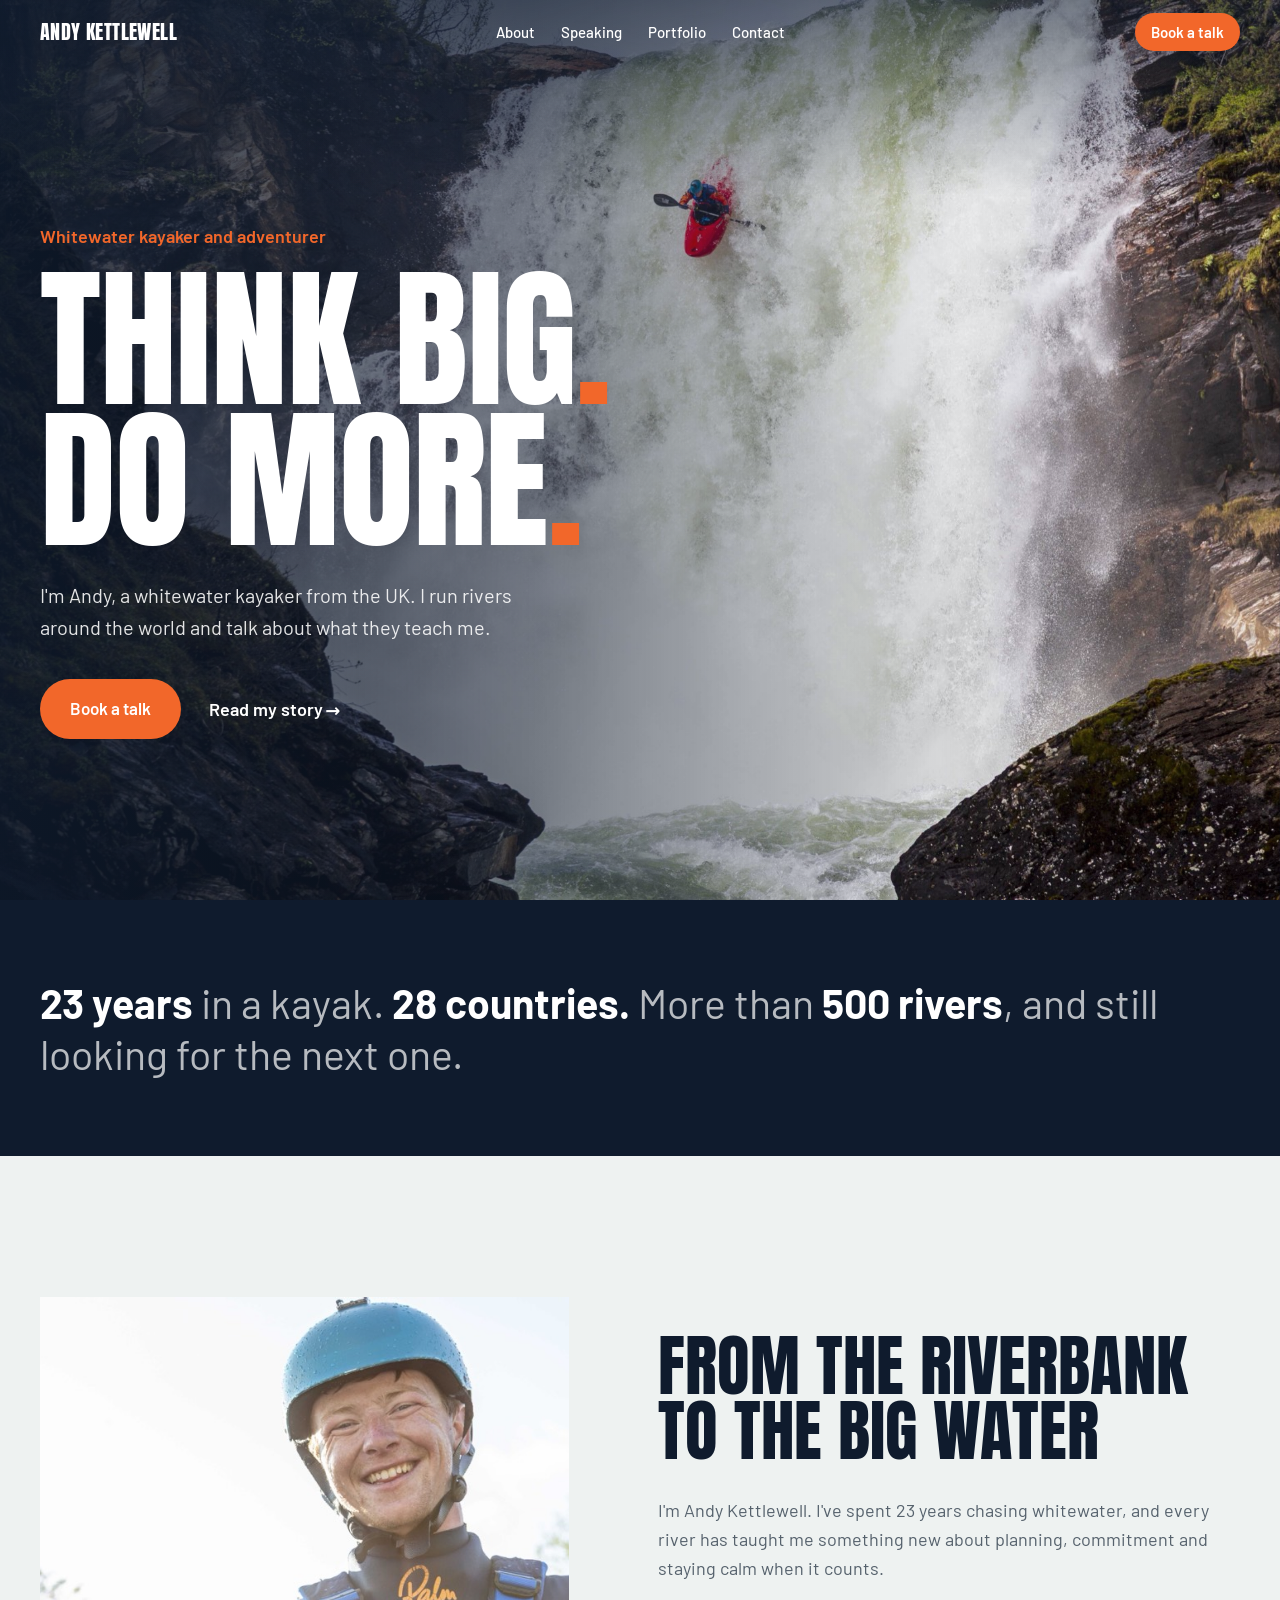
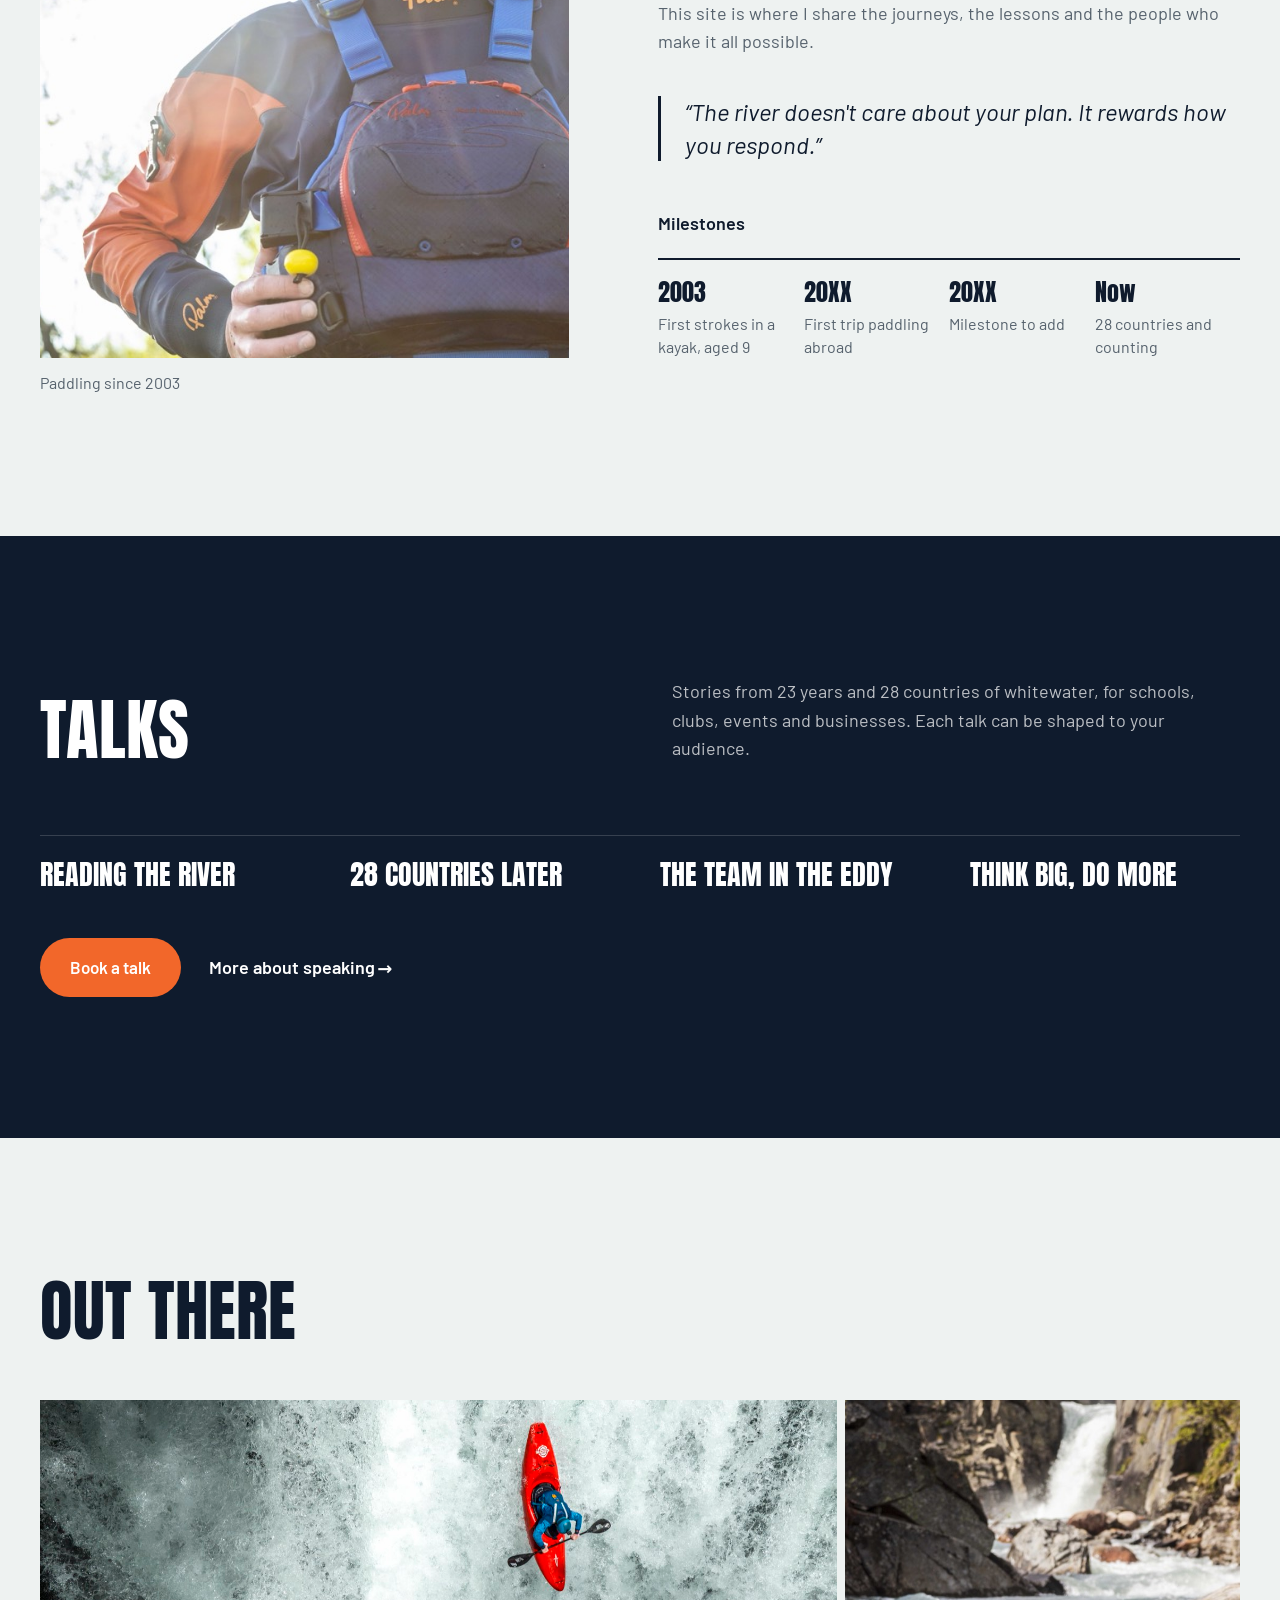
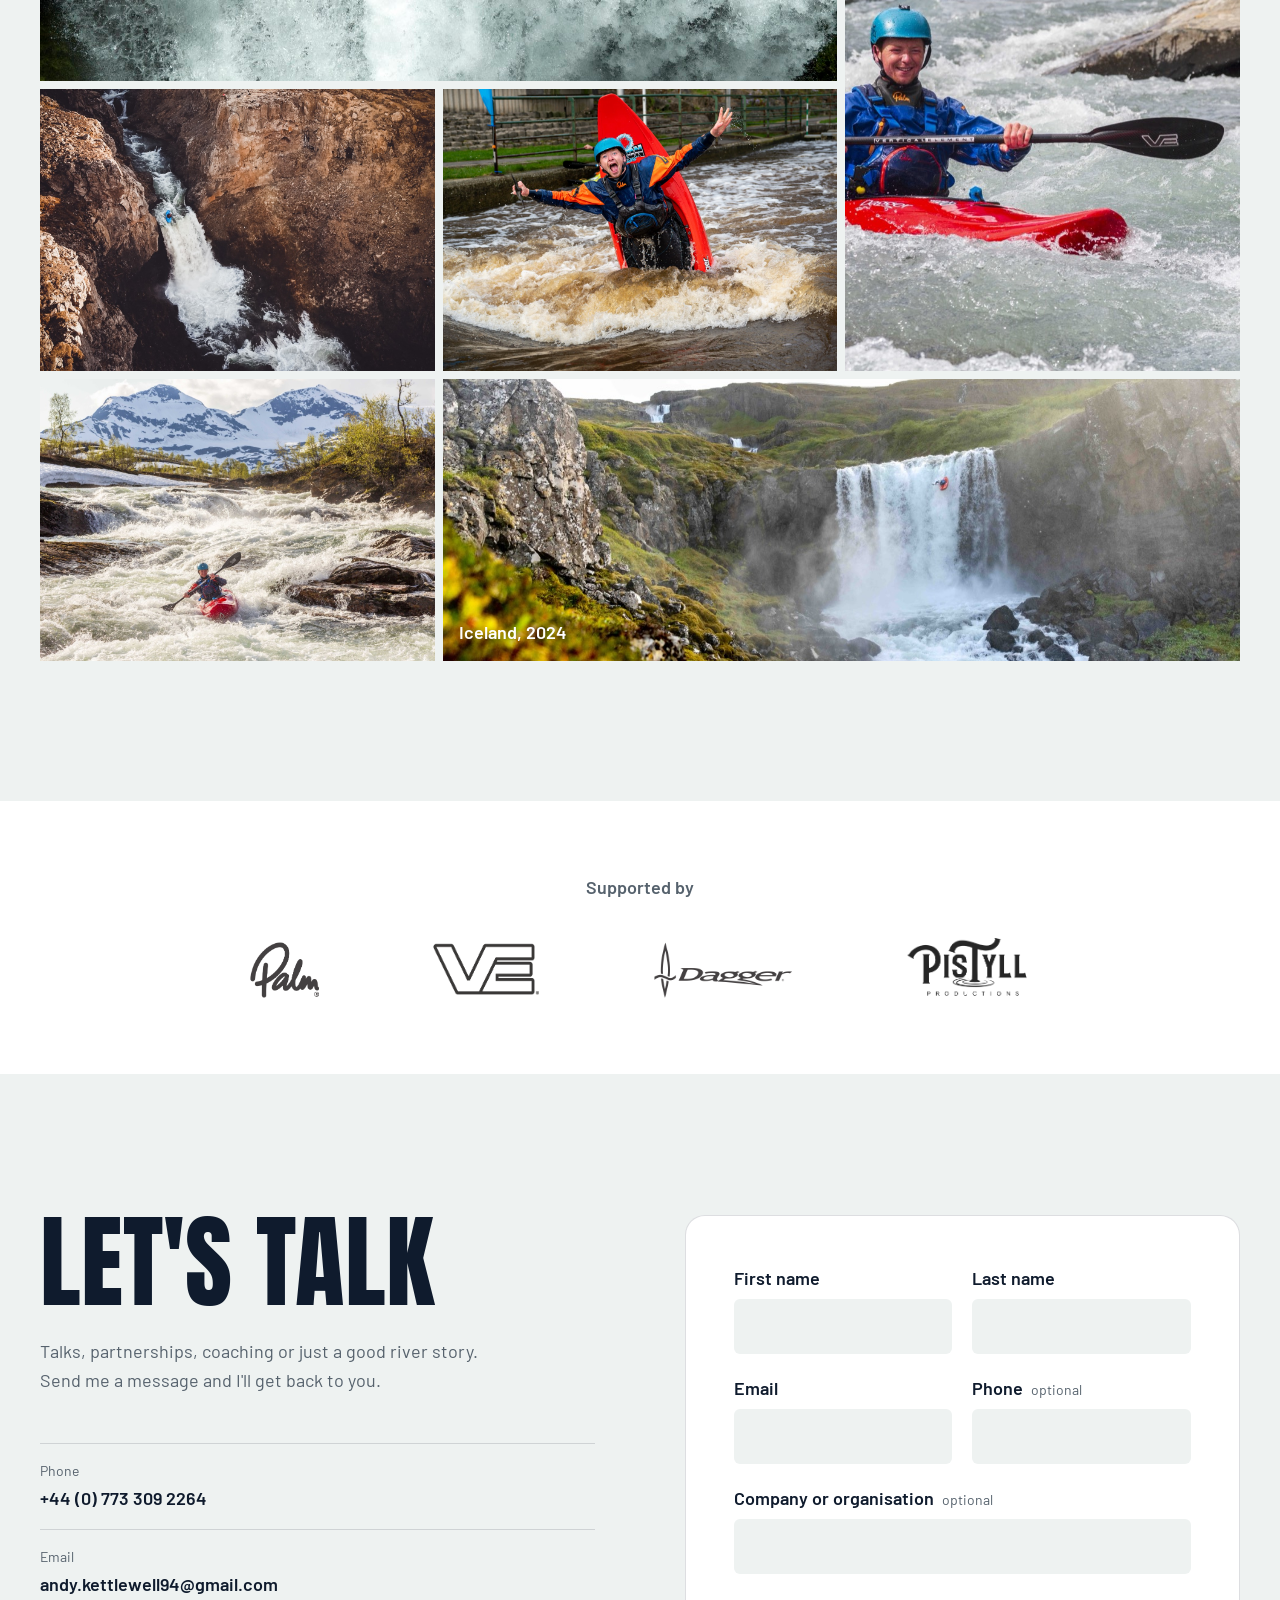
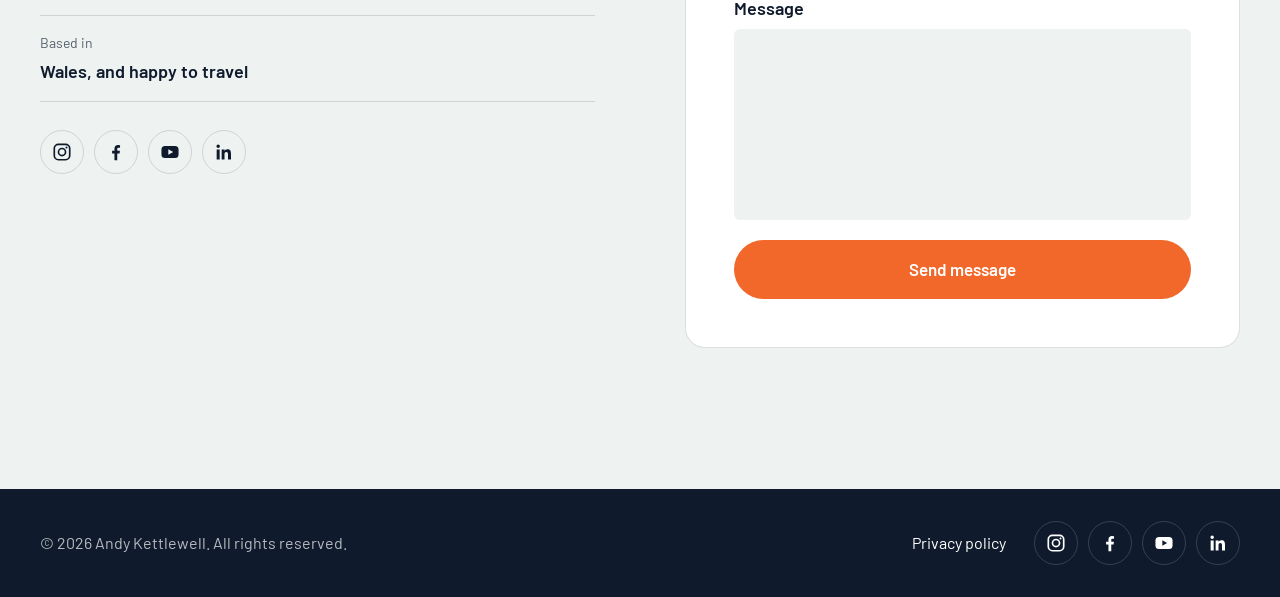
==== index.html @ d3a07648 "Header Book a talk to contact, hero Book a talk to talks Co-Authored-By: Claude Opus 5.5 <noreply@an" ====
<!DOCTYPE html>
<html lang="en-GB">
<head>
  <meta charset="UTF-8">
  <meta name="viewport" content="width=device-width, initial-scale=1.0">
  <title>Andy Kettlewell | Whitewater kayaker and speaker</title>
  <meta name="description" content="Andy Kettlewell is a UK whitewater kayaker and speaker: 23 years, 28 countries and more than 500 rivers.">
  <meta name="theme-color" content="#0f1b2d">

  <!-- Social sharing preview -->
  <meta property="og:title" content="Andy Kettlewell | Think big. Do more.">
  <meta property="og:description" content="UK whitewater kayaker and speaker. 23 years, 28 countries, more than 500 rivers.">
  <meta property="og:image" content="https://andykettlewell.co.uk/image/web/hero-waterfall.jpg">
  <meta property="og:url" content="https://andykettlewell.co.uk">
  <meta name="twitter:card" content="summary_large_image">

  <link rel="preconnect" href="https://fonts.googleapis.com">
  <link rel="preconnect" href="https://fonts.gstatic.com" crossorigin>
  <link href="https://fonts.googleapis.com/css2?family=Anton&family=Barlow:ital,wght@0,400;0,500;0,600;0,700;1,400&display=swap" rel="stylesheet">
  <link rel="stylesheet" href="style.css">
  <script src="scripts.js" defer></script>
</head>
<body>

  <!-- ============ HEADER ============ -->
  <header class="site-header">
    <div class="container header-inner">
      <a href="#home" class="logo" aria-label="Andy Kettlewell, home">Andy Kettlewell</a>

      <nav class="nav" id="nav" aria-label="Main">
        <a href="about.html">About</a>
        <a href="speaking.html">Speaking</a>
        <a href="portfolio.html">Portfolio</a>
        <a href="#contact">Contact</a>
        <a href="#contact" class="btn btn-accent btn-sm nav-cta">Book a talk</a>
      </nav>

      <a href="#contact" class="btn btn-accent btn-sm header-cta">Book a talk</a>

      <button class="menu-toggle" aria-label="Open menu" aria-expanded="false" aria-controls="nav">
        <span></span><span></span>
      </button>
    </div>
  </header>

  <main>

    <!-- ============ HERO ============ -->
    <section class="hero" id="home">
      <picture class="hero-media">
        <source media="(max-width: 700px)" srcset="image/web/hero-waterfall-small.jpg">
        <img src="image/web/hero-waterfall.jpg" alt="Andy Kettlewell running a huge waterfall in a red kayak" fetchpriority="high">
      </picture>

      <div class="container hero-content">
        <p class="kicker">Whitewater kayaker and adventurer</p>
        <h1 class="display">
          Think big<span class="dot">.</span><br>
          Do more<span class="dot">.</span>
        </h1>
        <p class="hero-lead">
          I'm Andy, a whitewater kayaker from the UK. I run rivers around the
          world and talk about what they teach me.
        </p>
        <div class="hero-actions">
          <a href="#talks" class="btn btn-accent">Book a talk</a>
          <a href="about.html" class="text-link">Read my story<span aria-hidden="true">→</span></a>
        </div>
      </div>
    </section>

    <!-- ============ HIGHLIGHTS ============ -->
    <section class="highlights" aria-label="Highlights">
      <div class="container">
        <p class="highlights-line">
          <strong>23 years</strong> in a kayak. <strong>28 countries.</strong>
          More than <strong>500 rivers</strong>, and still looking for the next one.
        </p>
      </div>
    </section>

    <!-- ============ STORY ============ -->
    <section class="section story" id="story">
      <div class="container story-grid">
        <figure class="story-media">
          <img src="image/web/story-portrait.jpg" alt="Andy Kettlewell smiling on the riverbank in his paddling kit" loading="lazy">
          <figcaption>Paddling since 2003</figcaption>
        </figure>

        <div class="story-copy">
          <h2 class="display-md">From the riverbank to the big water</h2>

          <!-- EDIT: tell your story in your own words -->
          <p>
            I'm Andy Kettlewell. I've spent 23 years chasing whitewater, and every
            river has taught me something new about planning, commitment and
            staying calm when it counts.
          </p>
          <p>
            This site is where I share the journeys, the lessons and the people
            who make it all possible.
          </p>

          <!-- EDIT: placeholder quote, swap for something you'd say -->
          <blockquote class="pull-quote">
            “The river doesn't care about your plan. It rewards how you respond.”
          </blockquote>

          <!-- EDIT: 2003 is real, the 20XX milestones are placeholders -->
          <h3 class="minor-heading">Milestones</h3>
          <ol class="timeline">
            <li><span>2003</span> First strokes in a kayak, aged 9</li>
            <li><span>20XX</span> First trip paddling abroad</li>
            <li><span>20XX</span> Milestone to add</li>
            <li><span>Now</span> 28 countries and counting</li>
          </ol>
        </div>
      </div>
    </section>

    <!-- ============ TALKS ============ -->
    <section class="section talks" id="talks">
      <div class="container">
        <div class="talks-head">
          <h2 class="display-md">Talks</h2>
          <p class="section-lead">
            Stories from 23 years and 28 countries of whitewater, for schools,
            clubs, events and businesses. Each talk can be shaped to your audience.
          </p>
        </div>

        <!-- EDIT: placeholder talk titles, keep in step with speaking.html -->
        <ul class="talk-preview">
          <li>Reading the river</li>
          <li>28 countries later</li>
          <li>The team in the eddy</li>
          <li>Think big, do more</li>
        </ul>

        <div class="talks-actions">
          <a href="#contact" class="btn btn-accent">Book a talk</a>
          <a href="speaking.html" class="text-link">More about speaking<span aria-hidden="true">→</span></a>
        </div>
      </div>
    </section>

    <!-- ============ GALLERY ============ -->
    <section class="section gallery" id="gallery">
      <div class="container">
        <h2 class="display-md gallery-title">Out there</h2>

        <div class="gallery-grid">
          <figure class="g-item g-wide">
            <img src="image/web/gallery-aerial-drop.jpg" alt="Aerial view of Andy dropping a waterfall in a red kayak" loading="lazy">
          </figure>
          <figure class="g-item g-tall">
            <img src="image/web/gallery-paddling.jpg" alt="Andy paddling whitewater below a waterfall" loading="lazy">
          </figure>
          <figure class="g-item">
            <img src="image/web/gallery-gorge-drone.jpg" alt="Kayaker running a narrow rocky gorge" loading="lazy">
          </figure>
          <figure class="g-item">
            <img src="image/web/gallery-celebration.jpg" alt="Andy celebrating in his kayak on a whitewater course" loading="lazy">
          </figure>
          <figure class="g-item">
            <img src="image/web/gallery-mountains.jpg" alt="Kayaker on a river beneath snowy mountains" loading="lazy">
          </figure>
          <figure class="g-item g-wide">
            <img src="image/web/gallery-iceland.jpg" alt="Waterfall in Iceland" loading="lazy">
            <figcaption>Iceland, 2024</figcaption>
          </figure>
        </div>
      </div>
    </section>

    <!-- ============ PARTNERS ============ -->
    <section class="partners" id="partners">
      <div class="container">
        <h2 class="minor-heading center">Supported by</h2>
        <ul class="partner-row">
          <li><a href="https://palmequipmenteurope.com" target="_blank" rel="noopener"><img src="image/logos/palm.png" alt="Palm Equipment"></a></li>
          <li><a href="https://www.vepaddles.com" target="_blank" rel="noopener"><img src="image/logos/ve.png" alt="VE Paddles"></a></li>
          <li><a href="https://www.dagger.com" target="_blank" rel="noopener"><img src="image/logos/dagger.png" alt="Dagger Kayaks"></a></li>
          <li><a href="https://www.youtube.com/@PistyllProductions" target="_blank" rel="noopener"><img src="image/logos/pistyll.png" alt="Pistyll Productions"></a></li>
        </ul>
      </div>
    </section>

    <!-- ============ CONTACT ============ -->
    <section class="section contact" id="contact">
      <div class="container contact-grid">
        <div class="contact-intro">
          <h2 class="display-lg">Let's talk</h2>
          <p>
            Talks, partnerships, coaching or just a good river story.
            Send me a message and I'll get back to you.
          </p>

          <dl class="contact-list">
            <div>
              <dt>Phone</dt>
              <dd><a href="tel:+447733092264">+44 (0) 773 309 2264</a></dd>
            </div>
            <div>
              <dt>Email</dt>
              <dd><a href="mailto:andy.kettlewell94@gmail.com">andy.kettlewell94@gmail.com</a></dd>
            </div>
            <div>
              <dt>Based in</dt>
              <dd>Wales, and happy to travel</dd>
            </div>
          </dl>

          <ul class="socials" aria-label="Social media">
            <li><a href="https://www.instagram.com/akettlewell94/" target="_blank" rel="noopener" aria-label="Instagram"><svg viewBox="0 0 24 24" aria-hidden="true"><rect x="2.75" y="2.75" width="18.5" height="18.5" rx="5" fill="none" stroke="currentColor" stroke-width="2"/><circle cx="12" cy="12" r="4.25" fill="none" stroke="currentColor" stroke-width="2"/><circle cx="17.4" cy="6.6" r="1.25" fill="currentColor"/></svg></a></li>
            <li><a href="https://www.facebook.com/AndyKettlewell1" target="_blank" rel="noopener" aria-label="Facebook"><svg viewBox="0 0 24 24" aria-hidden="true"><path fill="currentColor" d="M13.5 22v-8.2h2.8l.4-3.3h-3.2V8.4c0-.95.27-1.6 1.63-1.6h1.72V3.86A23 23 0 0 0 14.35 3.7c-2.5 0-4.2 1.52-4.2 4.32v2.48H7.3v3.3h2.85V22z"/></svg></a></li>
            <li><a href="https://www.youtube.com/@PistyllProductions" target="_blank" rel="noopener" aria-label="YouTube"><svg viewBox="0 0 24 24" aria-hidden="true"><path fill="currentColor" fill-rule="evenodd" d="M6 4.75h12A4.25 4.25 0 0 1 22.25 9v6A4.25 4.25 0 0 1 18 19.25H6A4.25 4.25 0 0 1 1.75 15V9A4.25 4.25 0 0 1 6 4.75zM10 8.6v6.8l5.8-3.4z"/></svg></a></li>
            <li><a href="https://www.linkedin.com/in/andy-kettlewell-2539121a6/" target="_blank" rel="noopener" aria-label="LinkedIn"><svg viewBox="0 0 24 24" aria-hidden="true"><path fill="currentColor" d="M3.2 9h3.6v12H3.2zM5 3a2.1 2.1 0 1 1 0 4.2A2.1 2.1 0 0 1 5 3zM9.2 9h3.45v1.65h.05c.48-.9 1.65-1.85 3.4-1.85 3.64 0 4.3 2.4 4.3 5.5V21h-3.6v-5.9c0-1.4-.03-3.2-1.95-3.2-1.95 0-2.25 1.52-2.25 3.1v6H9.2z"/></svg></a></li>
          </ul>
        </div>

        <div class="contact-panel">
          <!-- FORMSPREE: form ID mgakagqe, manage it at formspree.io -->
          <form class="contact-form" id="contact-form" action="https://formspree.io/f/mgakagqe" method="POST" novalidate>
            <input type="hidden" name="_subject" value="New message from andykettlewell.co.uk">
            <!-- spam trap: real people never see or fill this in -->
            <input type="text" name="_gotcha" class="hp" tabindex="-1" autocomplete="off" aria-hidden="true">
            <div class="field-row field-row-names">
              <label class="field">
                <span>First name</span>
                <input type="text" name="first_name" autocomplete="given-name" required>
              </label>
              <label class="field">
                <span>Last name</span>
                <input type="text" name="last_name" autocomplete="family-name" required>
              </label>
            </div>
            <div class="field-row">
              <label class="field">
                <span>Email</span>
                <input type="email" name="email" autocomplete="email" required>
              </label>
              <label class="field">
                <span>Phone <small>optional</small></span>
                <input type="tel" name="phone" autocomplete="tel">
              </label>
            </div>
            <label class="field">
              <span>Company or organisation <small>optional</small></span>
              <input type="text" name="company" autocomplete="organization">
            </label>
            <label class="field">
              <span>Message</span>
              <textarea name="message" rows="6" required></textarea>
            </label>
            <button type="submit" class="btn btn-accent btn-block" id="form-submit">Send message</button>
            <p class="form-error" id="form-error" role="alert"></p>
          </form>

          <div class="form-success" id="form-success" tabindex="-1" hidden>
            <h3>Message sent</h3>
            <p>Thanks for getting in touch. I'll reply within 48 hours.</p>
          </div>
        </div>
      </div>
    </section>

  </main>

  <!-- ============ FOOTER ============ -->
  <footer class="site-footer">
    <div class="container footer-inner">
      <p>© <span id="year">2026</span> Andy Kettlewell. All rights reserved.</p>
      <div class="footer-end">
        <ul class="footer-links">
          <li><a href="privacy.html">Privacy policy</a></li>
        </ul>
        <ul class="socials footer-socials" aria-label="Social media">
          <li><a href="https://www.instagram.com/akettlewell94/" target="_blank" rel="noopener" aria-label="Instagram"><svg viewBox="0 0 24 24" aria-hidden="true"><rect x="2.75" y="2.75" width="18.5" height="18.5" rx="5" fill="none" stroke="currentColor" stroke-width="2"/><circle cx="12" cy="12" r="4.25" fill="none" stroke="currentColor" stroke-width="2"/><circle cx="17.4" cy="6.6" r="1.25" fill="currentColor"/></svg></a></li>
          <li><a href="https://www.facebook.com/AndyKettlewell1" target="_blank" rel="noopener" aria-label="Facebook"><svg viewBox="0 0 24 24" aria-hidden="true"><path fill="currentColor" d="M13.5 22v-8.2h2.8l.4-3.3h-3.2V8.4c0-.95.27-1.6 1.63-1.6h1.72V3.86A23 23 0 0 0 14.35 3.7c-2.5 0-4.2 1.52-4.2 4.32v2.48H7.3v3.3h2.85V22z"/></svg></a></li>
          <li><a href="https://www.youtube.com/@PistyllProductions" target="_blank" rel="noopener" aria-label="YouTube"><svg viewBox="0 0 24 24" aria-hidden="true"><path fill="currentColor" fill-rule="evenodd" d="M6 4.75h12A4.25 4.25 0 0 1 22.25 9v6A4.25 4.25 0 0 1 18 19.25H6A4.25 4.25 0 0 1 1.75 15V9A4.25 4.25 0 0 1 6 4.75zM10 8.6v6.8l5.8-3.4z"/></svg></a></li>
          <li><a href="https://www.linkedin.com/in/andy-kettlewell-2539121a6/" target="_blank" rel="noopener" aria-label="LinkedIn"><svg viewBox="0 0 24 24" aria-hidden="true"><path fill="currentColor" d="M3.2 9h3.6v12H3.2zM5 3a2.1 2.1 0 1 1 0 4.2A2.1 2.1 0 0 1 5 3zM9.2 9h3.45v1.65h.05c.48-.9 1.65-1.85 3.4-1.85 3.64 0 4.3 2.4 4.3 5.5V21h-3.6v-5.9c0-1.4-.03-3.2-1.95-3.2-1.95 0-2.25 1.52-2.25 3.1v6H9.2z"/></svg></a></li>
        </ul>
      </div>
    </div>
  </footer>

</body>
</html>
---- style.css ----
/* =========================================================
   ANDY KETTLEWELL: andykettlewell.co.uk

   One loud thing: the waterfall hero and its poster headline.
   Everything after it stays calm and lets the photos work.

   Colours come from the river and the kit:
   spray-grey ground, deep-water navy, drysuit orange (used
   only for actions and the hero full stops).
   ========================================================= */

:root {
  --ink: #0f1b2d;          /* deep water */
  --ink-2: #1a2a40;
  --mist: #eef2f1;         /* spray grey, the page ground */
  --white: #ffffff;
  --orange: #f2672a;       /* drysuit orange: actions only */
  --orange-dark: #d4511a;
  --orange-text: #b8420c;  /* orange dark enough for small text on the light ground */
  --slate: #56626d;        /* secondary text */
  --rule: rgba(15, 27, 45, 0.14);
  --rule-light: rgba(255, 255, 255, 0.16);

  --font-display: 'Anton', 'Impact', 'Arial Narrow', sans-serif;
  --font-body: 'Barlow', system-ui, -apple-system, 'Segoe UI', sans-serif;

  /* Type scale (roughly a 1.333 ratio from an 18px base) */
  --step-0: 1.125rem;   /* 18px body */
  --step-1: 1.5rem;     /* 24px */
  --step-2: 2rem;       /* 32px */

  --container: 1360px;
  --gutter: clamp(16px, 4vw, 40px);
  --section-y: clamp(88px, 11vw, 150px);
  --header-h: 64px;
  --ease: cubic-bezier(0.2, 0.7, 0.2, 1);
}

/* ---------- Reset ---------- */
*, *::before, *::after { box-sizing: border-box; margin: 0; padding: 0; }

html { scroll-behavior: smooth; scroll-padding-top: var(--header-h); }

body {
  font-family: var(--font-body);
  font-size: var(--step-0);
  line-height: 1.6;
  color: var(--ink);
  background: var(--mist);
  -webkit-font-smoothing: antialiased;
}

img { display: block; max-width: 100%; }
[hidden] { display: none !important; }
a { color: inherit; text-decoration: none; }
ul, ol { list-style: none; }
button, input, select, textarea { font: inherit; color: inherit; }

:focus-visible { outline: 2px solid var(--orange); outline-offset: 3px; }

.container {
  width: 100%;
  max-width: var(--container);
  margin-inline: auto;
  padding-inline: var(--gutter);
}

/* ---------- Type ---------- */
.display, .display-md, .display-lg {
  font-family: var(--font-display);
  font-weight: 400;
  text-transform: uppercase;
  line-height: 0.92;
}
.display    { font-size: clamp(72px, 12vw, 184px); letter-spacing: -0.005em; }
.display-lg { font-size: clamp(56px, 8vw, 120px); }
.display-md { font-size: clamp(40px, 5.2vw, 72px); line-height: 0.98; }

.dot { color: var(--orange); }

/* Short line introducing each page, above its main heading */
.kicker {
  font-size: var(--step-0);
  font-weight: 600;
  line-height: 1.3;
  color: var(--orange-text);
  margin-bottom: 16px;
}
.story-copy > .kicker, .legal .kicker { color: var(--orange-text); }
.hero .kicker { color: var(--orange); margin-bottom: 20px; }

.minor-heading {
  font-size: var(--step-0);
  font-weight: 600;
  margin-bottom: 20px;
}
.minor-heading.center { text-align: center; }

.section-lead {
  margin-top: 24px;
  max-width: 34em;
}

/* ---------- Buttons & links ---------- */
.btn {
  display: inline-flex;
  align-items: center;
  justify-content: center;
  padding: 16px 30px;
  border: 0;
  border-radius: 999px;
  font-size: 1.0625rem;
  font-weight: 600;
  cursor: pointer;
  transition: background 0.2s;
}
.btn-sm { padding: 7px 16px; font-size: 0.9375rem; }
.btn-block { width: 100%; }
.btn-accent { background: var(--orange); color: var(--white); }
.btn-accent:hover { background: var(--orange-dark); }

.text-link {
  font-weight: 600;
  text-decoration: none;
  transition: color 0.2s;
}
.text-link span {
  display: inline-block;
  margin-left: 0.12em;
  transform: translateY(0.08em);
  transition: transform 0.2s;
}
.text-link:hover { color: var(--orange); }
.text-link:hover span { transform: translate(3px, 0.08em); }
@media (prefers-reduced-motion: reduce) {
  .text-link:hover span { transform: translateY(0.08em); }
}

/* ---------- Header ---------- */
.site-header {
  position: fixed;
  inset: 0 0 auto 0;
  z-index: 50;
  height: var(--header-h);
  color: var(--white);
  transition: background 0.3s, color 0.3s, box-shadow 0.3s;
}
.site-header.scrolled {
  background: rgba(238, 242, 241, 0.94);
  backdrop-filter: blur(12px);
  -webkit-backdrop-filter: blur(12px);
  box-shadow: 0 1px 0 var(--rule);
  color: var(--ink);
}
/* logo left, menu centred, "Book a talk" right */
.header-inner {
  height: 100%;
  display: grid;
  grid-template-columns: 1fr auto 1fr;
  align-items: center;
  gap: 24px;
}
.header-inner .logo { justify-self: start; }
.header-cta { justify-self: end; }
.nav .nav-cta { display: none; } /* only shown inside the phone menu */

.logo {
  font-family: var(--font-display);
  font-size: 20px;
  text-transform: uppercase;
  letter-spacing: 0.02em;
  line-height: 1;
}

.nav {
  display: flex;
  align-items: center;
  gap: 26px;
  font-size: 0.9375rem;
  font-weight: 500;
}
.nav > a:not(.btn):hover { text-decoration: underline; text-underline-offset: 6px; }

.menu-toggle {
  display: none;
  width: 44px; height: 44px;
  background: none; border: 0;
  cursor: pointer;
  position: relative;
}
.menu-toggle span {
  position: absolute;
  left: 10px; right: 10px;
  height: 2px;
  background: currentColor;
  transition: transform 0.3s var(--ease), top 0.3s var(--ease);
}
.menu-toggle span:first-child { top: 17px; }
.menu-toggle span:last-child  { top: 25px; }
.menu-open .menu-toggle span:first-child { top: 21px; transform: rotate(45deg); }
.menu-open .menu-toggle span:last-child  { top: 21px; transform: rotate(-45deg); }

/* ---------- Hero: the one orchestrated moment ---------- */
.hero {
  position: relative;
  min-height: 100vh;
  min-height: 100svh;
  display: flex;
  align-items: center;
  overflow: hidden;
  background: var(--ink);
  color: var(--white);
}
.hero-media, .hero-media img {
  position: absolute;
  inset: 0;
  width: 100%;
  height: 100%;
}
.hero-media img {
  object-fit: cover;
  object-position: 55% 35%;
  animation: hero-settle 2.4s var(--ease) both;
}
.hero::after {
  content: "";
  position: absolute;
  inset: 0;
  background:
    linear-gradient(180deg, rgba(15,27,45,0.55) 0%, rgba(15,27,45,0) 22%),
    linear-gradient(90deg, rgba(15,27,45,0.85) 0%, rgba(15,27,45,0.5) 42%, rgba(15,27,45,0.05) 75%);
  pointer-events: none;
}

.hero-content {
  position: relative;
  z-index: 2;
  padding-top: var(--header-h);
}
/* headline lines drop in like water, then the rest follows */
.hero-content > * { animation: rise 1s var(--ease) both; }
.hero-content > :nth-child(1) { animation-delay: 0.25s; }
.hero-content > :nth-child(2) { animation-delay: 0.4s; }
.hero-content > :nth-child(3) { animation-delay: 0.6s; }
.hero-content > :nth-child(4) { animation-delay: 0.75s; }

.hero-lead {
  max-width: 26em;
  margin-top: 28px;
  font-size: 1.25rem;
  color: rgba(255,255,255,0.88);
}
.hero-actions {
  display: flex;
  flex-wrap: wrap;
  align-items: center;
  gap: 28px;
  margin-top: 36px;
}

@keyframes hero-settle { from { transform: scale(1.06); } to { transform: scale(1); } }
@keyframes rise { from { opacity: 0; transform: translateY(28px); } to { opacity: 1; transform: none; } }

/* ---------- Highlights sentence ---------- */
.highlights {
  background: var(--ink);
  color: rgba(255,255,255,0.7);
  padding-block: clamp(48px, 6vw, 80px);
}
.highlights-line {
  font-size: clamp(1.5rem, 3.2vw, 2.6rem);
  line-height: 1.25;
  max-width: 28em;
}
.highlights-line strong { color: var(--white); font-weight: 700; }

/* ---------- Sections ---------- */
.section { padding-block: var(--section-y); }

/* ---------- Story ---------- */
.story-grid {
  display: grid;
  grid-template-columns: 1fr 1.1fr;
  gap: clamp(40px, 7vw, 110px);
  align-items: center;
}
.story-media img {
  width: 100%;
  aspect-ratio: 4 / 5;
  object-fit: cover;
  object-position: 68% 20%;
}
.story-media figcaption {
  margin-top: 12px;
  font-size: 1rem;
  color: var(--slate);
}
.story-copy h2 { margin-bottom: 32px; }
.story-copy > p { color: var(--slate); max-width: 34em; }
.story-copy > p + p { margin-top: 16px; }

.pull-quote {
  margin: 40px 0 48px;
  padding-left: 24px;
  border-left: 3px solid var(--ink);
  font-size: var(--step-1);
  font-style: italic;
  line-height: 1.35;
  max-width: 24em;
}

.timeline {
  display: grid;
  grid-template-columns: repeat(4, 1fr);
  border-top: 2px solid var(--ink);
}
.timeline li {
  padding: 16px 12px 0 0;
  font-size: 1rem;
  line-height: 1.4;
  color: var(--slate);
}
.timeline span {
  display: block;
  font-family: var(--font-display);
  font-size: var(--step-1);
  color: var(--ink);
  margin-bottom: 4px;
}

/* ---------- Talks ---------- */
.talks { background: var(--ink); color: var(--white); }
.talks-head {
  display: grid;
  grid-template-columns: 1fr 1fr;
  gap: 24px 64px;
  align-items: end;
  margin-bottom: clamp(48px, 6vw, 72px);
}
.talks-head .section-lead { margin-top: 0; color: rgba(255,255,255,0.72); }

.talk-list { border-top: 1px solid var(--rule-light); margin-bottom: 48px; }
.talk-list li {
  display: grid;
  grid-template-columns: 1fr 1fr;
  gap: 8px 64px;
  align-items: baseline;
  padding-block: 28px;
  border-bottom: 1px solid var(--rule-light);
}
.talk-list h3 {
  font-family: var(--font-display);
  font-weight: 400;
  font-size: clamp(1.75rem, 3vw, 2.5rem);
  line-height: 1.05;
  text-transform: uppercase;
}
.talk-list p { color: rgba(255,255,255,0.72); max-width: 30em; }

/* Home page preview of the talks */
.talk-preview {
  display: grid;
  grid-template-columns: repeat(4, 1fr);
  column-gap: 40px;
  border-top: 1px solid var(--rule-light);
  margin-bottom: 48px;
}
.talk-preview li {
  padding-top: 24px;
  font-family: var(--font-display);
  font-size: clamp(1.5rem, 2.2vw, 1.875rem);
  line-height: 1.05;
  text-transform: uppercase;
}
.talks-actions {
  display: flex;
  flex-wrap: wrap;
  align-items: center;
  gap: 28px;
}

/* ---------- Gallery ---------- */
.gallery-title { margin-bottom: clamp(36px, 5vw, 56px); }
.gallery-grid {
  display: grid;
  grid-template-columns: repeat(3, 1fr);
  grid-auto-rows: clamp(200px, 22vw, 300px);
  gap: 8px;
}
.g-item { position: relative; overflow: hidden; background: var(--ink-2); }
.g-wide { grid-column: span 2; }
.g-tall { grid-row: span 2; }
.g-item img { width: 100%; height: 100%; object-fit: cover; }
.g-item figcaption {
  position: absolute;
  left: 16px; bottom: 14px;
  color: var(--white);
  font-weight: 600;
  text-shadow: 0 1px 8px rgba(0,0,0,0.6);
}

/* ---------- Partners ---------- */
.partners {
  padding-block: 72px;
  background: var(--white);
}
.partners .minor-heading { margin-bottom: 36px; color: var(--slate); }
.partner-row {
  display: flex;
  flex-wrap: wrap;
  justify-content: center;
  align-items: center;
  gap: 24px clamp(40px, 8vw, 110px);
}
.partner-row img { height: clamp(44px, 5vw, 64px); width: auto; opacity: 0.85; transition: opacity 0.2s; }
.partner-row a:hover img { opacity: 1; }
.partner-row a { display: block; }

/* ---------- Contact ---------- */
.contact-grid {
  display: grid;
  grid-template-columns: 1fr 1fr;
  gap: clamp(48px, 7vw, 110px);
  align-items: start;
}
.contact-intro > p {
  margin-top: 28px;
  color: var(--slate);
  max-width: 26em;
}
.contact-list { margin-top: 48px; border-top: 1px solid var(--rule); }
.contact-list > div {
  padding: 16px 0;
  border-bottom: 1px solid var(--rule);
}
/* small label on its own line above each detail */
.contact-list dt {
  font-size: 0.875rem;
  color: var(--slate);
  margin-bottom: 2px;
}
.contact-list dd { font-size: 1.125rem; font-weight: 600; }
.contact-list a { overflow-wrap: anywhere; }
.contact-list a:hover { color: var(--orange); }

.socials {
  display: flex;
  flex-wrap: wrap;
  gap: 10px;
  margin-top: 28px;
}
.socials a {
  display: inline-grid;
  place-items: center;
  width: 44px;
  height: 44px;
  border: 1px solid var(--rule);
  border-radius: 50%;
  transition: border-color 0.2s, color 0.2s;
}
.socials svg { width: 20px; height: 20px; }
.socials a:hover { border-color: var(--ink); color: var(--orange); }

.contact-form {
  background: var(--white);
  border: 1px solid var(--rule);
  border-radius: 20px;
  padding: clamp(28px, 4vw, 48px);
  display: grid;
  gap: 20px;
}
.field-row { display: grid; grid-template-columns: 1fr 1fr; gap: 20px; }
.field { display: grid; gap: 6px; }
.field > span { font-weight: 600; }
.field input, .field textarea {
  width: 100%;
  padding: 13px 14px;
  background: var(--mist);
  border: 1px solid transparent;
  border-radius: 6px;
  font-size: 1.0625rem;
}
.field textarea { resize: none; min-height: 160px; }
.field input:focus, .field textarea:focus {
  outline: none;
  background: var(--white);
  border-color: var(--ink);
}
.field.invalid input, .field.invalid textarea { border-color: #c0392b; }
.field small { font-size: 0.875rem; font-weight: 400; color: var(--slate); margin-left: 4px; }
.form-error { font-size: 1rem; color: #b42318; }
.form-error:empty { display: none; }
.hp { position: absolute; left: -9999px; width: 1px; height: 1px; opacity: 0; }
.btn:disabled { opacity: 0.7; cursor: wait; }

.form-success {
  background: var(--white);
  border: 1px solid var(--rule);
  border-radius: 20px;
  padding: clamp(28px, 4vw, 48px);
}
.form-success:focus { outline: none; }
.form-success h3 {
  font-family: var(--font-display);
  font-weight: 400;
  font-size: var(--step-2);
  text-transform: uppercase;
  line-height: 1;
  margin-bottom: 12px;
}
.form-success p { color: var(--slate); }

/* ---------- Footer ---------- */
.site-footer {
  background: var(--ink);
  color: rgba(255,255,255,0.7);
  padding-block: 32px;
  font-size: 1rem;
}
.footer-inner {
  display: flex;
  flex-wrap: wrap;
  align-items: center;
  justify-content: space-between;
  gap: 16px 32px;
}
.footer-links { display: flex; gap: 28px; }
.footer-links a { color: var(--white); transition: color 0.2s; }
.footer-links a:hover { color: var(--orange); text-decoration: underline; text-underline-offset: 5px; }
.footer-end { display: flex; flex-wrap: wrap; align-items: center; gap: 16px 28px; }
.footer-socials { margin-top: 0; }
.footer-socials a { color: var(--white); border-color: var(--rule-light); }
.footer-socials a:hover { border-color: var(--white); color: var(--orange); }

/* ---------- Privacy policy page ---------- */
.legal { padding-top: calc(var(--header-h) + clamp(48px, 7vw, 96px)); padding-bottom: var(--section-y); }
.legal-inner { max-width: 44rem; }
.legal h1 { margin-bottom: 16px; }
.legal .updated { color: var(--slate); margin-bottom: 48px; }
.legal h2 {
  font-size: var(--step-1);
  font-weight: 700;
  line-height: 1.25;
  margin: 48px 0 12px;
}
.legal p, .legal li { color: var(--ink-2); }
.legal p + p { margin-top: 14px; }
.legal ul { list-style: disc; padding-left: 1.25em; margin-top: 12px; }
.legal ul + p { margin-top: 16px; }
.legal li + li { margin-top: 8px; }
.legal a { text-decoration: underline; text-underline-offset: 4px; }
.legal a:hover { color: var(--orange); }

/* ---------- About page ---------- */
.about-intro { padding-top: calc(var(--header-h) + clamp(48px, 7vw, 96px)); }
.about-intro h1 { margin-bottom: 28px; }
.about-lead { font-size: var(--step-1); line-height: 1.4; color: var(--ink-2); max-width: 24em; }
.about-intro .story-media img { aspect-ratio: 4 / 5; }

.about-story { padding-top: var(--section-y); }
.about-body { max-width: 40rem; }
.about-body h2 {
  font-size: var(--step-2);
  font-weight: 700;
  line-height: 1.2;
  margin: 56px 0 14px;
}
.about-body h2:first-child { margin-top: 0; }
.about-body p { color: var(--ink-2); }
.about-body p + p { margin-top: 16px; }

.about-milestones { padding-top: var(--section-y); }
.about-milestones h2 { margin-bottom: 32px; }
.about-timeline { grid-template-columns: repeat(5, 1fr); }

.about-cta { padding-block: var(--section-y); }
.about-cta h2 { max-width: 14em; margin-bottom: 20px; }
.about-cta p { color: var(--slate); max-width: 34em; margin-bottom: 32px; }

/* ---------- Speaking page ---------- */
.speaking-intro-btn { margin-top: 36px; }
.about-intro .story-media img[src*="celebration"] { object-position: 50% 50%; }
.speaking-talks { margin-top: var(--section-y); }
.speaking-talks .talk-list { margin-bottom: 0; }
.speaking-talks-title { margin-bottom: clamp(36px, 5vw, 56px); }

.speaking-audiences h2 { margin-bottom: clamp(36px, 5vw, 56px); }
.audience-list {
  display: grid;
  grid-template-columns: repeat(4, 1fr);
  gap: 32px;
  border-top: 2px solid var(--ink);
}
.audience-list li { padding-top: 20px; }
.audience-list h3 { font-size: var(--step-1); font-weight: 700; margin-bottom: 8px; }
.audience-list p { color: var(--slate); }

/* ---------- Portfolio page ---------- */
.portfolio-intro { padding-top: calc(var(--header-h) + clamp(48px, 7vw, 96px)); }
.portfolio-intro h1 { margin-bottom: 28px; }
.portfolio-section { padding-top: var(--section-y); }
.portfolio-heading { margin-bottom: clamp(36px, 5vw, 56px); }

.work-grid {
  display: grid;
  grid-template-columns: 1fr 1fr;
  gap: clamp(40px, 5vw, 64px) clamp(24px, 3vw, 40px);
}
.work img {
  width: 100%;
  aspect-ratio: 3 / 2;
  object-fit: cover;
  background: var(--ink-2);
}
.work-text { padding-top: 18px; max-width: 34em; }
.work-meta { font-size: 1rem; color: var(--slate); margin-bottom: 4px; }
.work h3 {
  font-family: var(--font-display);
  font-weight: 400;
  font-size: clamp(1.75rem, 3vw, 2.5rem);
  line-height: 1.05;
  text-transform: uppercase;
  margin-bottom: 8px;
}
.work-text > p:last-child { color: var(--ink-2); }

.work-feature {
  grid-column: 1 / -1;
  display: grid;
  grid-template-columns: 1.6fr 1fr;
  gap: clamp(24px, 4vw, 56px);
  align-items: end;
}
.work-feature img { aspect-ratio: 16 / 9; }
.work-feature .work-text { padding-top: 0; }

.portfolio-projects { margin-top: var(--section-y); }
.portfolio-projects .talk-list { margin-bottom: 0; }
.project-link { display: inline-block; margin-top: 12px; color: var(--white); }

/* =========================================================
   Responsive
   ========================================================= */
@media (max-width: 860px) {
  .header-inner { display: flex; justify-content: space-between; }
  .header-cta { display: none; }
  .nav .nav-cta { display: inline-flex; }
  .menu-toggle { display: block; z-index: 2; }

  .nav {
    position: fixed;
    inset: 0;
    flex-direction: column;
    justify-content: center;
    gap: 24px;
    background: var(--ink);
    color: var(--white);
    font-family: var(--font-display);
    font-size: 40px;
    font-weight: 400;
    text-transform: uppercase;
    opacity: 0;
    visibility: hidden;
    transition: opacity 0.3s, visibility 0.3s;
  }
  .nav .nav-cta { font-family: var(--font-body); text-transform: none; margin-top: 16px; }
  .menu-open .nav { opacity: 1; visibility: visible; }
  .menu-open .menu-toggle,
  .menu-open .logo { color: var(--white); position: relative; z-index: 2; }
  .menu-open .site-header {
    background: transparent;
    box-shadow: none;
    backdrop-filter: none;
    -webkit-backdrop-filter: none;
  }

  .story-grid, .contact-grid, .talks-head { grid-template-columns: 1fr; }
  .talk-list li { grid-template-columns: 1fr; }
  .story-media { max-width: 520px; }
}

@media (max-width: 700px) {
  body { font-size: 1.0625rem; }

  /* On phones the photo sits at the top and the text on a dark fade below */
  .hero { align-items: flex-end; }
  .hero-media img { object-position: 52% 0%; height: 75%; }
  .hero::after {
    background:
      linear-gradient(180deg, rgba(15,27,45,0.5) 0%, rgba(15,27,45,0) 18%),
      linear-gradient(180deg, rgba(15,27,45,0) 35%, rgba(15,27,45,0.85) 58%, var(--ink) 75%);
  }
  .hero-content { padding-bottom: 56px; }
  .hero-lead { margin-top: 20px; font-size: 1.125rem; }
  .hero-actions { margin-top: 28px; gap: 22px; }

  .timeline { grid-template-columns: 1fr 1fr; row-gap: 28px; }
  .audience-list { grid-template-columns: 1fr 1fr; }
  .talk-preview { grid-template-columns: 1fr 1fr; column-gap: 20px; row-gap: 8px; }
  .work-grid, .work-feature { grid-template-columns: 1fr; }
  .work-feature .work-text { padding-top: 18px; }
  .gallery-grid { grid-template-columns: 1fr 1fr; grid-auto-rows: 160px; gap: 6px; }
  .g-tall { grid-row: span 1; }
  .field-row { grid-template-columns: 1fr; }
  .field-row-names { grid-template-columns: 1fr 1fr; gap: 12px; }
  .partner-row { display: grid; grid-template-columns: 1fr 1fr; gap: 32px 24px; justify-items: center; }
  .partner-row img { height: 44px; }
}

@media (prefers-reduced-motion: reduce) {
  *, *::before, *::after { animation: none !important; transition: none !important; }
  html { scroll-behavior: auto; }
}
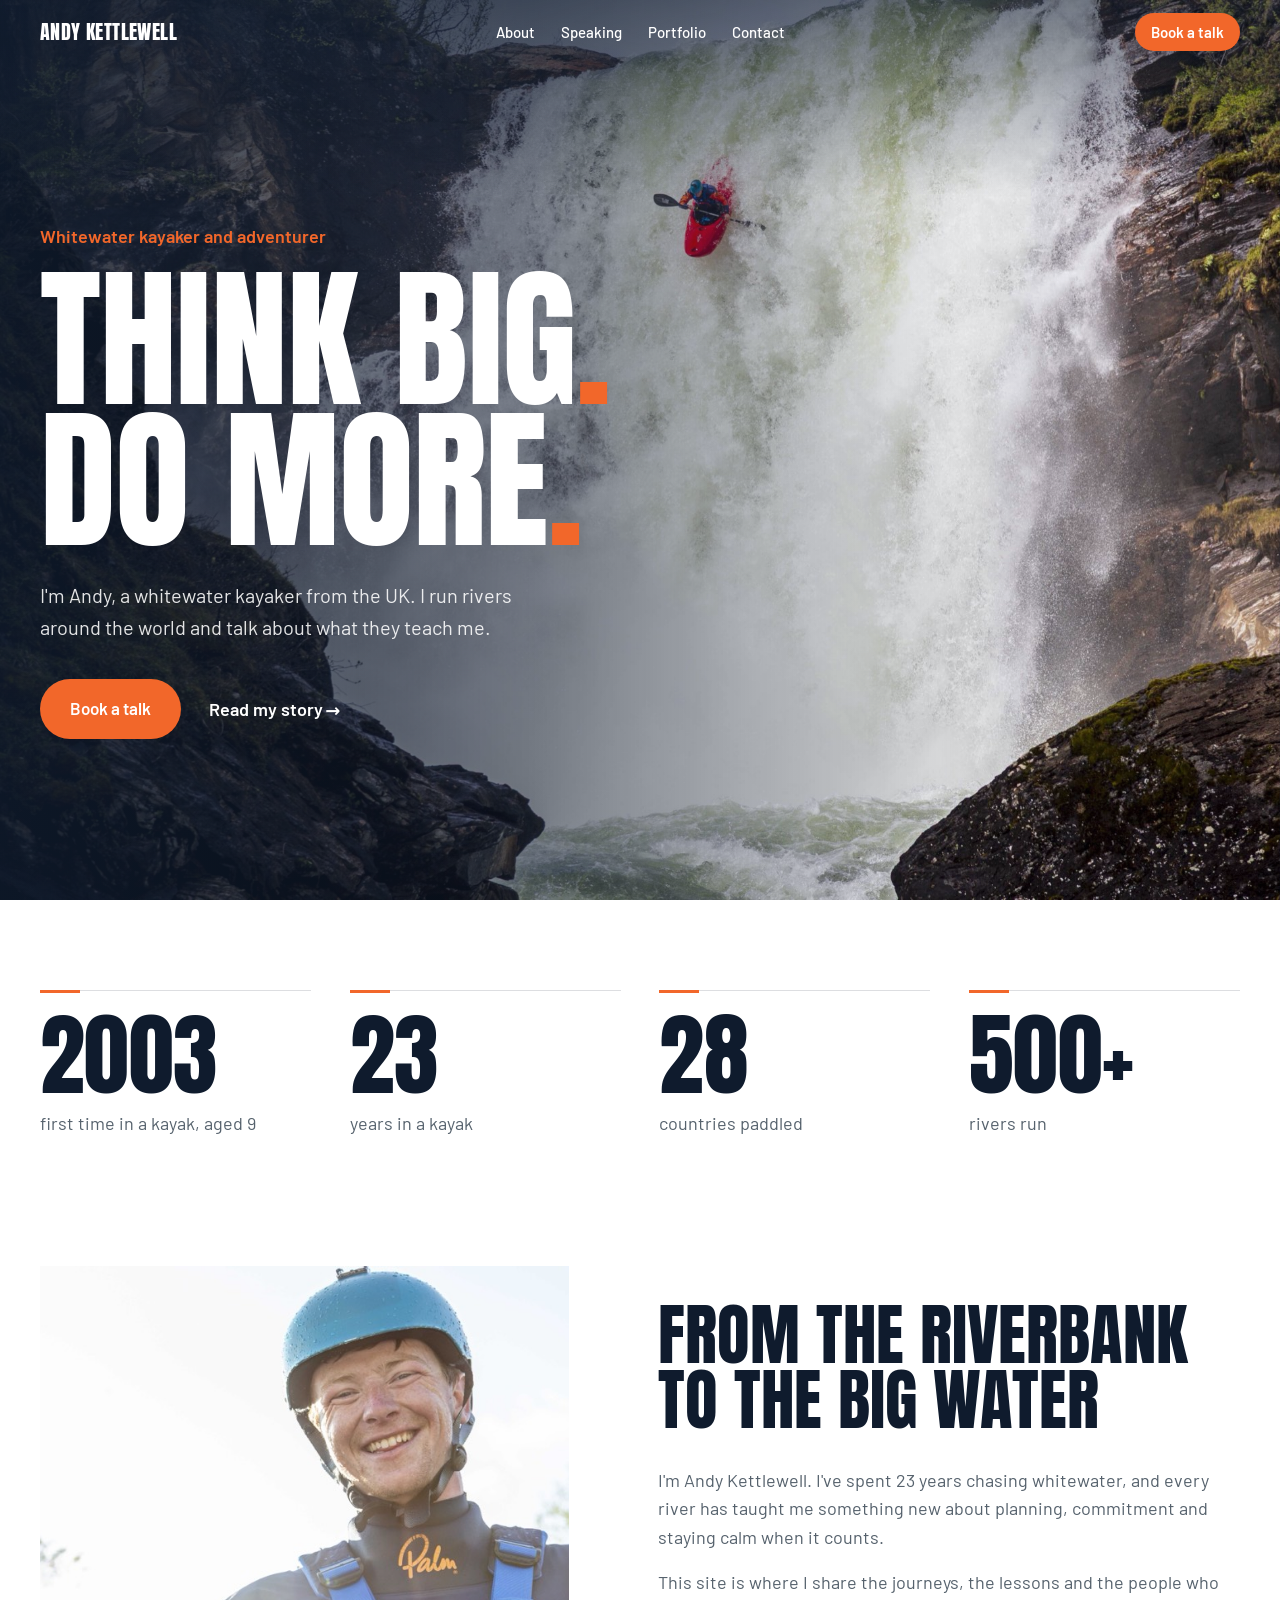
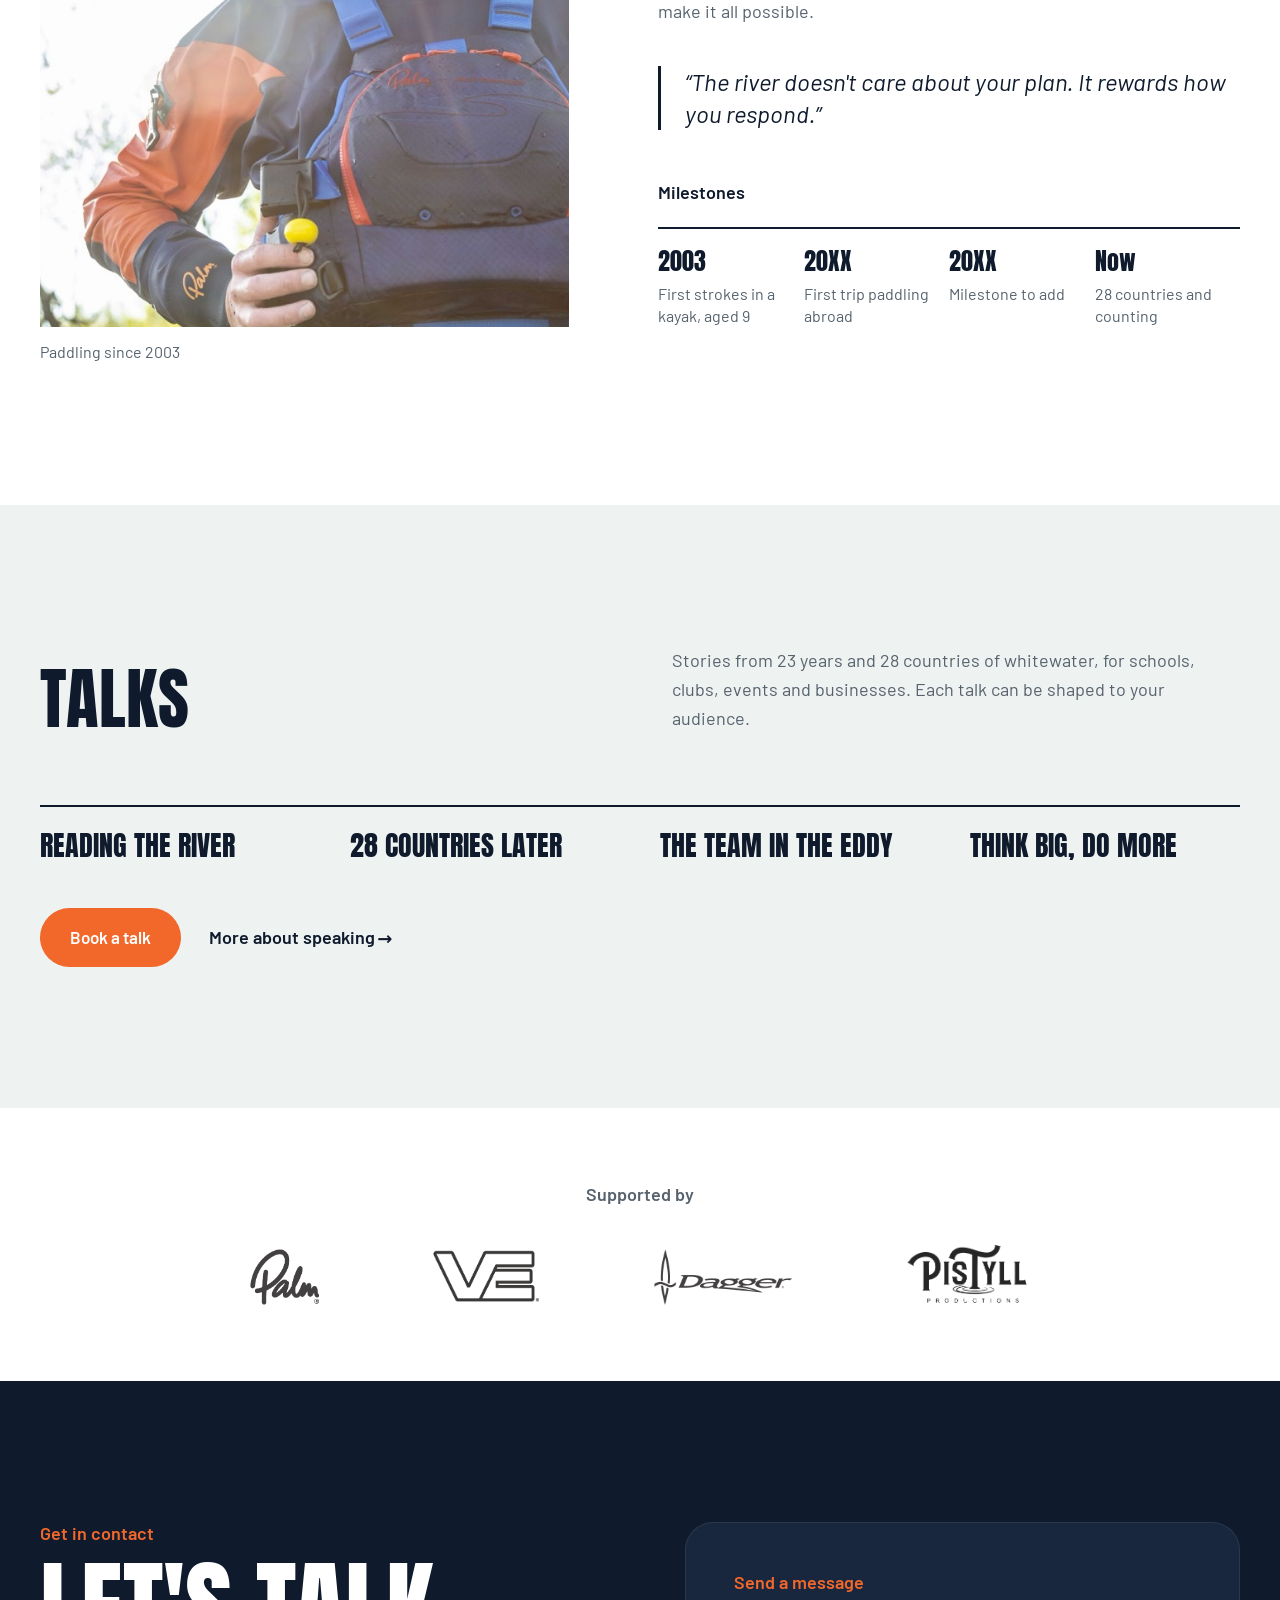
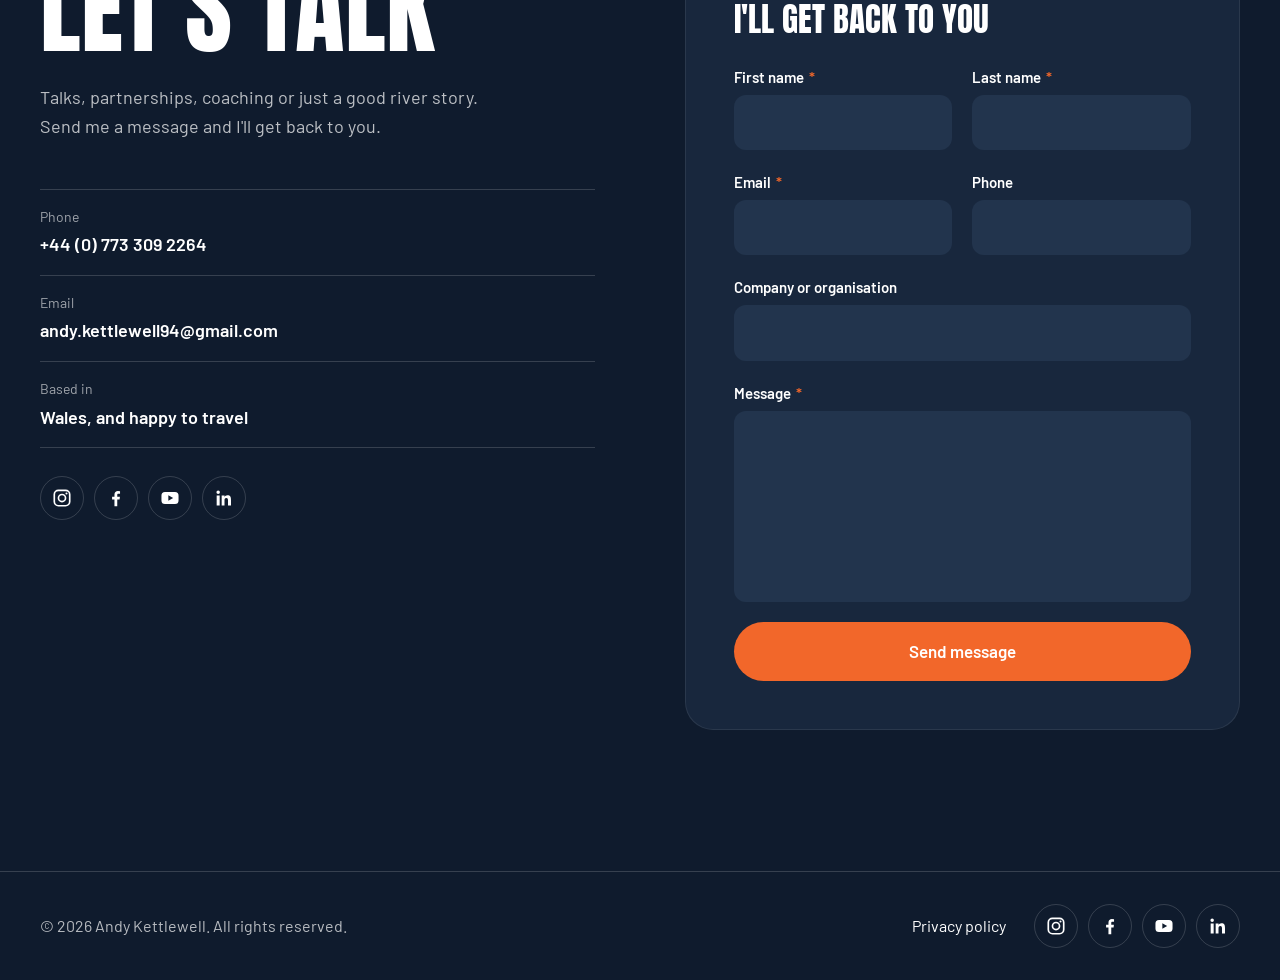
==== commit 94c5fbef: "Home page restyle: four-stat band, section colours, dark contact with navy form card - Highlights be" ====
--- a/index.html
+++ b/index.html
@@ -72,10 +72,12 @@
     <!-- ============ HIGHLIGHTS ============ -->
     <section class="highlights" aria-label="Highlights">
       <div class="container">
-        <p class="highlights-line">
-          <strong>23 years</strong> in a kayak. <strong>28 countries.</strong>
-          More than <strong>500 rivers</strong>, and still looking for the next one.
-        </p>
+        <ul class="stats">
+          <li><strong>2003</strong> <span>first time in a kayak, aged 9</span></li>
+          <li><strong>23</strong> <span>years in a kayak</span></li>
+          <li><strong>28</strong> <span>countries paddled</span></li>
+          <li><strong>500+</strong> <span>rivers run</span></li>
+        </ul>
       </div>
     </section>
 
@@ -140,35 +142,6 @@
         <div class="talks-actions">
           <a href="#contact" class="btn btn-accent">Book a talk</a>
           <a href="speaking.html" class="text-link">More about speaking<span aria-hidden="true">→</span></a>
-        </div>
-      </div>
-    </section>
-
-    <!-- ============ GALLERY ============ -->
-    <section class="section gallery" id="gallery">
-      <div class="container">
-        <h2 class="display-md gallery-title">Out there</h2>
-
-        <div class="gallery-grid">
-          <figure class="g-item g-wide">
-            <img src="image/web/gallery-aerial-drop.jpg" alt="Aerial view of Andy dropping a waterfall in a red kayak" loading="lazy">
-          </figure>
-          <figure class="g-item g-tall">
-            <img src="image/web/gallery-paddling.jpg" alt="Andy paddling whitewater below a waterfall" loading="lazy">
-          </figure>
-          <figure class="g-item">
-            <img src="image/web/gallery-gorge-drone.jpg" alt="Kayaker running a narrow rocky gorge" loading="lazy">
-          </figure>
-          <figure class="g-item">
-            <img src="image/web/gallery-celebration.jpg" alt="Andy celebrating in his kayak on a whitewater course" loading="lazy">
-          </figure>
-          <figure class="g-item">
-            <img src="image/web/gallery-mountains.jpg" alt="Kayaker on a river beneath snowy mountains" loading="lazy">
-          </figure>
-          <figure class="g-item g-wide">
-            <img src="image/web/gallery-iceland.jpg" alt="Waterfall in Iceland" loading="lazy">
-            <figcaption>Iceland, 2024</figcaption>
-          </figure>
         </div>
       </div>
     </section>
@@ -190,9 +163,10 @@
     <section class="section contact" id="contact">
       <div class="container contact-grid">
         <div class="contact-intro">
+          <p class="kicker">Get in contact</p>
           <h2 class="display-lg">Let's talk</h2>
           <p>
-            Talks, partnerships, coaching or just a good river story.
+            Talks, partnerships, coaching or just a good river story.<br>
             Send me a message and I'll get back to you.
           </p>
 
@@ -225,32 +199,36 @@
             <input type="hidden" name="_subject" value="New message from andykettlewell.co.uk">
             <!-- spam trap: real people never see or fill this in -->
             <input type="text" name="_gotcha" class="hp" tabindex="-1" autocomplete="off" aria-hidden="true">
+            <div class="form-head">
+              <p class="kicker">Send a message</p>
+              <h3>I'll get back to you</h3>
+            </div>
             <div class="field-row field-row-names">
               <label class="field">
-                <span>First name</span>
+                <span>First name <span class="req" aria-hidden="true">*</span></span>
                 <input type="text" name="first_name" autocomplete="given-name" required>
               </label>
               <label class="field">
-                <span>Last name</span>
+                <span>Last name <span class="req" aria-hidden="true">*</span></span>
                 <input type="text" name="last_name" autocomplete="family-name" required>
               </label>
             </div>
             <div class="field-row">
               <label class="field">
-                <span>Email</span>
+                <span>Email <span class="req" aria-hidden="true">*</span></span>
                 <input type="email" name="email" autocomplete="email" required>
               </label>
               <label class="field">
-                <span>Phone <small>optional</small></span>
+                <span>Phone</span>
                 <input type="tel" name="phone" autocomplete="tel">
               </label>
             </div>
             <label class="field">
-              <span>Company or organisation <small>optional</small></span>
+              <span>Company or organisation</span>
               <input type="text" name="company" autocomplete="organization">
             </label>
             <label class="field">
-              <span>Message</span>
+              <span>Message <span class="req" aria-hidden="true">*</span></span>
               <textarea name="message" rows="6" required></textarea>
             </label>
             <button type="submit" class="btn btn-accent btn-block" id="form-submit">Send message</button>
--- a/style.css
+++ b/style.css
@@ -88,6 +88,7 @@
 }
 .story-copy > .kicker, .legal .kicker { color: var(--orange-text); }
 .hero .kicker { color: var(--orange); margin-bottom: 20px; }
+.contact .contact-intro > .kicker { color: var(--orange); margin-top: 0; }
 
 .minor-heading {
   font-size: var(--step-0);
@@ -261,18 +262,46 @@
 @keyframes hero-settle { from { transform: scale(1.06); } to { transform: scale(1); } }
 @keyframes rise { from { opacity: 0; transform: translateY(28px); } to { opacity: 1; transform: none; } }
 
-/* ---------- Highlights sentence ---------- */
+/* ---------- Highlights: four key numbers ---------- */
 .highlights {
-  background: var(--ink);
-  color: rgba(255,255,255,0.7);
-  padding-block: clamp(48px, 6vw, 80px);
-}
-.highlights-line {
-  font-size: clamp(1.5rem, 3.2vw, 2.6rem);
-  line-height: 1.25;
-  max-width: 28em;
-}
-.highlights-line strong { color: var(--white); font-weight: 700; }
+  background: var(--white);
+  color: var(--ink);
+  padding-block: clamp(56px, 7vw, 96px);
+}
+.stats {
+  display: grid;
+  grid-template-columns: repeat(4, 1fr);
+  gap: 40px clamp(24px, 3vw, 48px);
+}
+.stats li {
+  position: relative;
+  padding-top: 24px;
+  border-top: 1px solid var(--rule);
+}
+.stats li::before {
+  content: "";
+  position: absolute;
+  top: -1px;
+  left: 0;
+  width: 40px;
+  height: 3px;
+  background: var(--orange);
+}
+.stats strong {
+  display: block;
+  font-family: var(--font-display);
+  font-weight: 400;
+  font-size: clamp(3.5rem, 7vw, 6.5rem);
+  line-height: 0.9;
+  letter-spacing: 0.005em;
+}
+.stats span {
+  display: block;
+  margin-top: 14px;
+  font-size: var(--step-0);
+  color: var(--slate);
+  max-width: 14em;
+}
 
 /* ---------- Sections ---------- */
 .section { padding-block: var(--section-y); }
@@ -328,6 +357,9 @@
   margin-bottom: 4px;
 }
 
+/* Story continues straight on from the highlights above it */
+.story { background: var(--white); padding-top: clamp(24px, 3vw, 40px); }
+
 /* ---------- Talks ---------- */
 .talks { background: var(--ink); color: var(--white); }
 .talks-head {
@@ -379,25 +411,10 @@
   gap: 28px;
 }
 
-/* ---------- Gallery ---------- */
-.gallery-title { margin-bottom: clamp(36px, 5vw, 56px); }
-.gallery-grid {
-  display: grid;
-  grid-template-columns: repeat(3, 1fr);
-  grid-auto-rows: clamp(200px, 22vw, 300px);
-  gap: 8px;
-}
-.g-item { position: relative; overflow: hidden; background: var(--ink-2); }
-.g-wide { grid-column: span 2; }
-.g-tall { grid-row: span 2; }
-.g-item img { width: 100%; height: 100%; object-fit: cover; }
-.g-item figcaption {
-  position: absolute;
-  left: 16px; bottom: 14px;
-  color: var(--white);
-  font-weight: 600;
-  text-shadow: 0 1px 8px rgba(0,0,0,0.6);
-}
+/* Home page talks preview sits on the light grey ground */
+#talks { background: var(--mist); color: var(--ink); }
+#talks .section-lead { color: var(--slate); }
+#talks .talk-preview { border-top: 2px solid var(--ink); }
 
 /* ---------- Partners ---------- */
 .partners {
@@ -417,6 +434,43 @@
 .partner-row a { display: block; }
 
 /* ---------- Contact ---------- */
+.contact { background: var(--ink); color: var(--white); }
+.contact .contact-intro > p { color: rgba(255,255,255,0.72); }
+.contact .contact-list,
+.contact .contact-list > div { border-color: var(--rule-light); }
+.contact .contact-list dt { color: rgba(255,255,255,0.6); }
+.contact .socials a { border-color: var(--rule-light); }
+.contact .socials a:hover { border-color: var(--white); color: var(--orange); }
+.form-head { margin-bottom: 8px; }
+.form-head .kicker { margin-bottom: 8px; }
+.contact .form-head .kicker { color: var(--orange); }
+.form-head h3 {
+  font-family: var(--font-display);
+  font-weight: 400;
+  font-size: clamp(1.75rem, 2.6vw, 2.25rem);
+  line-height: 1.05;
+  text-transform: uppercase;
+}
+
+/* Form card: a slightly lighter navy so it stands apart from the section */
+.contact .contact-form,
+.contact .form-success {
+  background: #18273d;
+  border-color: rgba(255,255,255,0.08);
+  color: var(--white);
+}
+.contact .field input,
+.contact .field textarea {
+  background: #22344d;
+  color: var(--white);
+}
+.contact .field input:focus,
+.contact .field textarea:focus {
+  background: #22344d;
+  border-color: rgba(255,255,255,0.6);
+}
+.contact .form-error { color: #ff8a7a; }
+.contact .form-success p { color: rgba(255,255,255,0.72); }
 .contact-grid {
   display: grid;
   grid-template-columns: 1fr 1fr;
@@ -464,20 +518,20 @@
 .contact-form {
   background: var(--white);
   border: 1px solid var(--rule);
-  border-radius: 20px;
+  border-radius: 28px;
   padding: clamp(28px, 4vw, 48px);
   display: grid;
   gap: 20px;
 }
 .field-row { display: grid; grid-template-columns: 1fr 1fr; gap: 20px; }
 .field { display: grid; gap: 6px; }
-.field > span { font-weight: 600; }
+.field > span { font-size: 0.9375rem; font-weight: 600; }
 .field input, .field textarea {
   width: 100%;
   padding: 13px 14px;
   background: var(--mist);
   border: 1px solid transparent;
-  border-radius: 6px;
+  border-radius: 12px;
   font-size: 1.0625rem;
 }
 .field textarea { resize: none; min-height: 160px; }
@@ -487,7 +541,7 @@
   border-color: var(--ink);
 }
 .field.invalid input, .field.invalid textarea { border-color: #c0392b; }
-.field small { font-size: 0.875rem; font-weight: 400; color: var(--slate); margin-left: 4px; }
+.req { color: var(--orange); margin-left: 2px; }
 .form-error { font-size: 1rem; color: #b42318; }
 .form-error:empty { display: none; }
 .hp { position: absolute; left: -9999px; width: 1px; height: 1px; opacity: 0; }
@@ -496,7 +550,7 @@
 .form-success {
   background: var(--white);
   border: 1px solid var(--rule);
-  border-radius: 20px;
+  border-radius: 28px;
   padding: clamp(28px, 4vw, 48px);
 }
 .form-success:focus { outline: none; }
@@ -513,6 +567,7 @@
 /* ---------- Footer ---------- */
 .site-footer {
   background: var(--ink);
+  border-top: 1px solid var(--rule-light);
   color: rgba(255,255,255,0.7);
   padding-block: 32px;
   font-size: 1rem;
@@ -696,11 +751,10 @@
 
   .timeline { grid-template-columns: 1fr 1fr; row-gap: 28px; }
   .audience-list { grid-template-columns: 1fr 1fr; }
+  .stats { grid-template-columns: 1fr 1fr; }
   .talk-preview { grid-template-columns: 1fr 1fr; column-gap: 20px; row-gap: 8px; }
   .work-grid, .work-feature { grid-template-columns: 1fr; }
   .work-feature .work-text { padding-top: 18px; }
-  .gallery-grid { grid-template-columns: 1fr 1fr; grid-auto-rows: 160px; gap: 6px; }
-  .g-tall { grid-row: span 1; }
   .field-row { grid-template-columns: 1fr; }
   .field-row-names { grid-template-columns: 1fr 1fr; gap: 12px; }
   .partner-row { display: grid; grid-template-columns: 1fr 1fr; gap: 32px 24px; justify-items: center; }
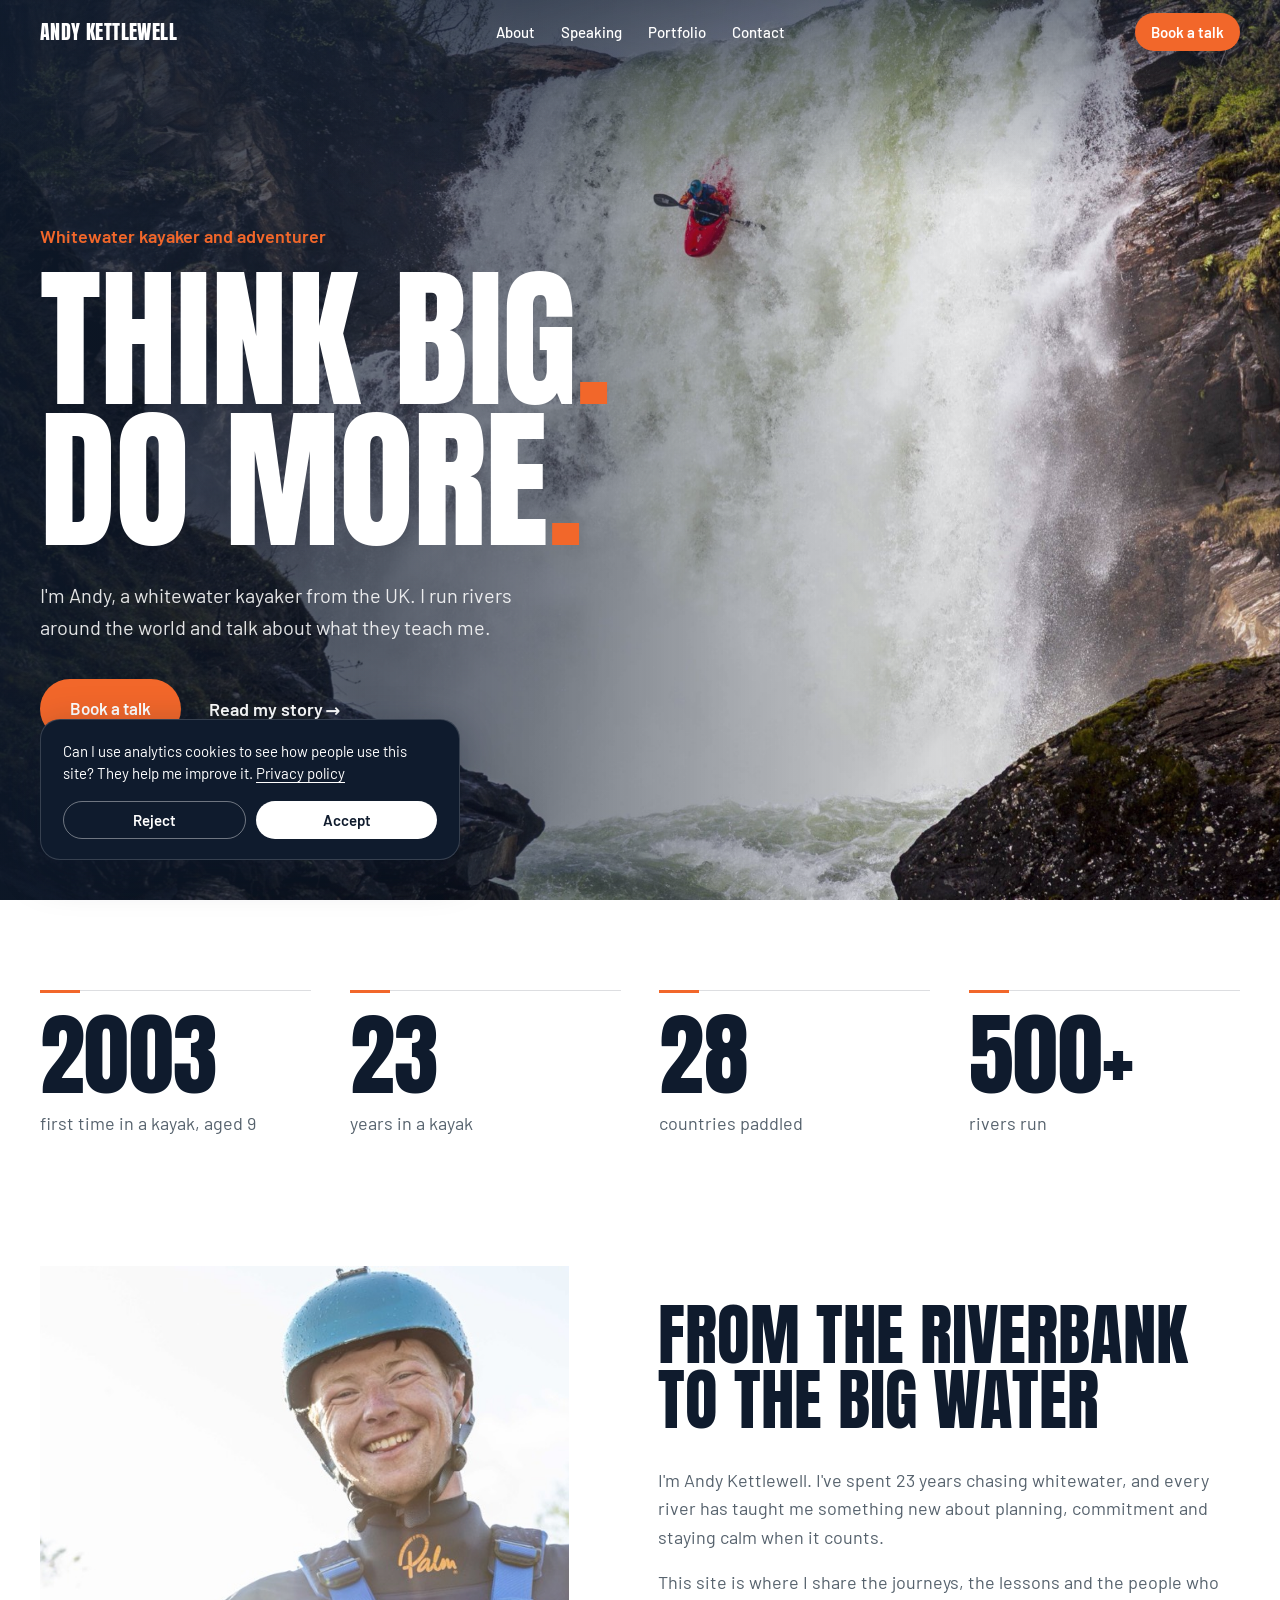
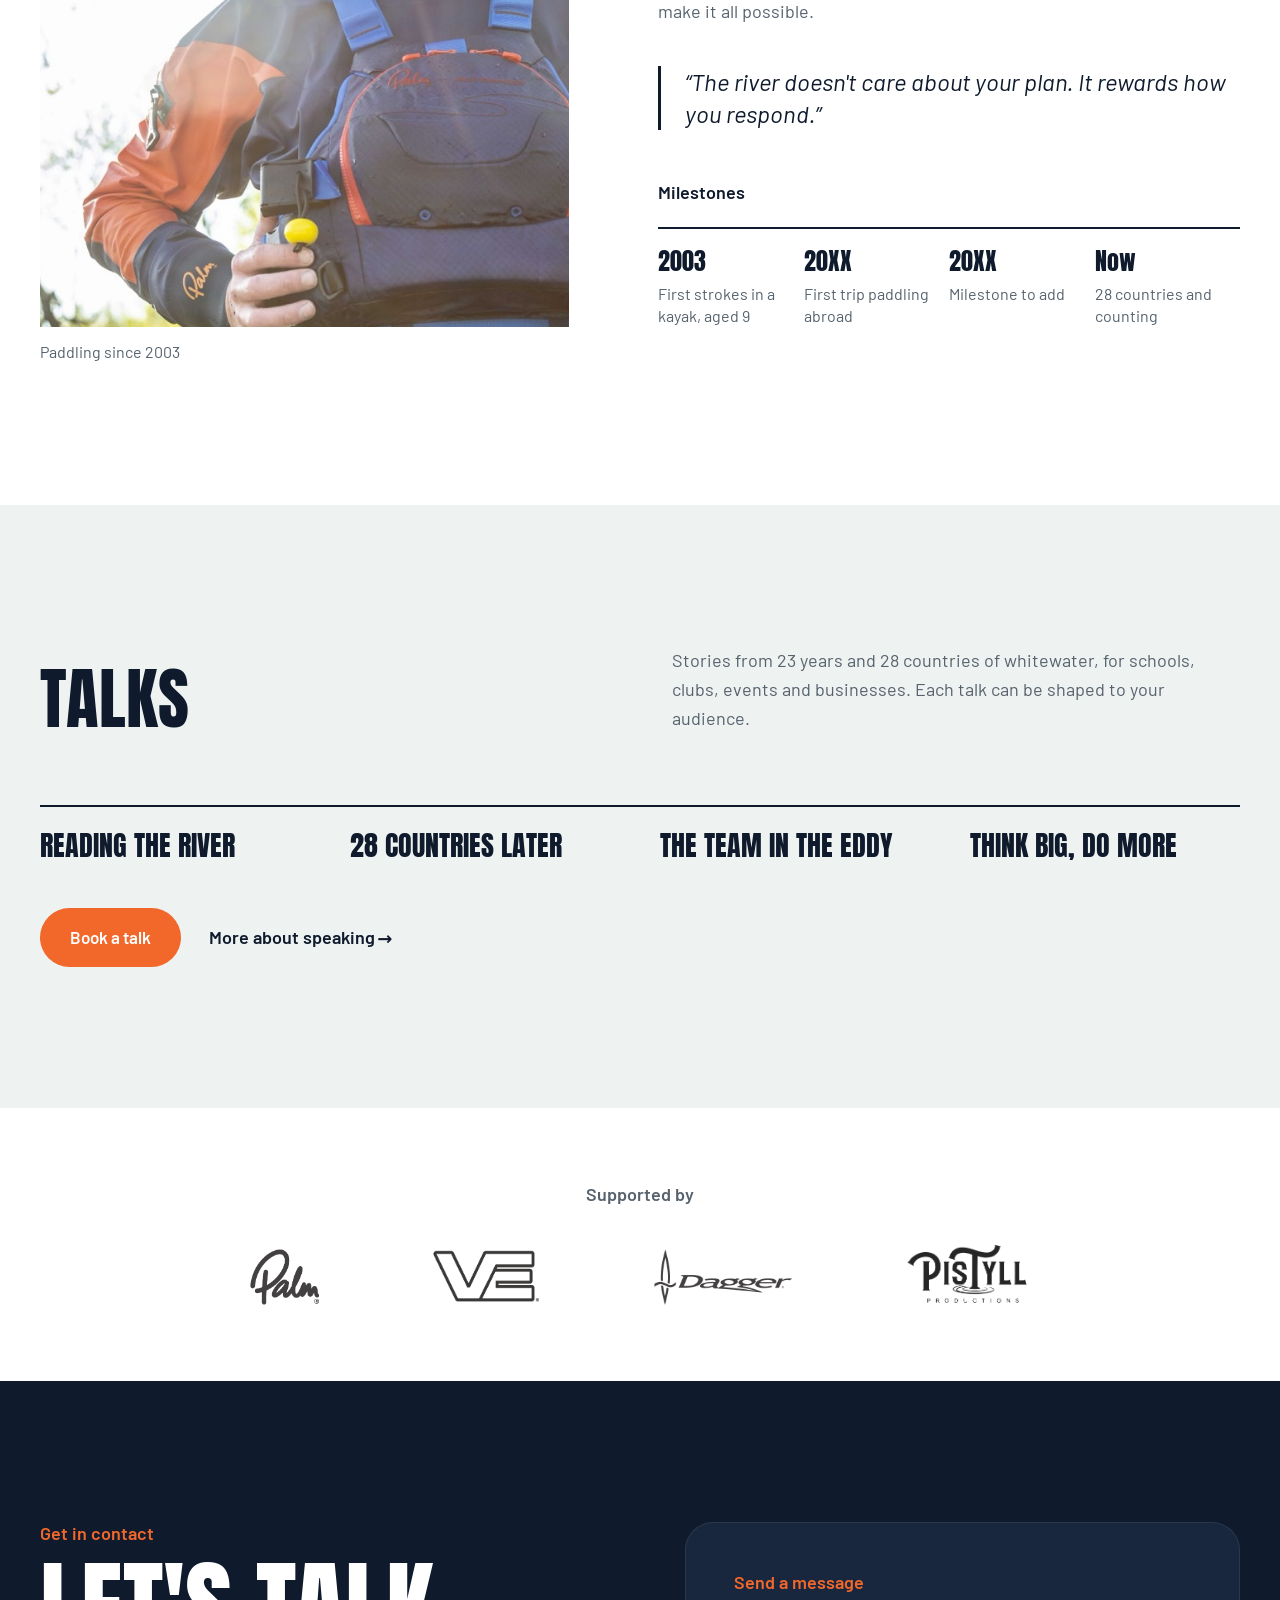
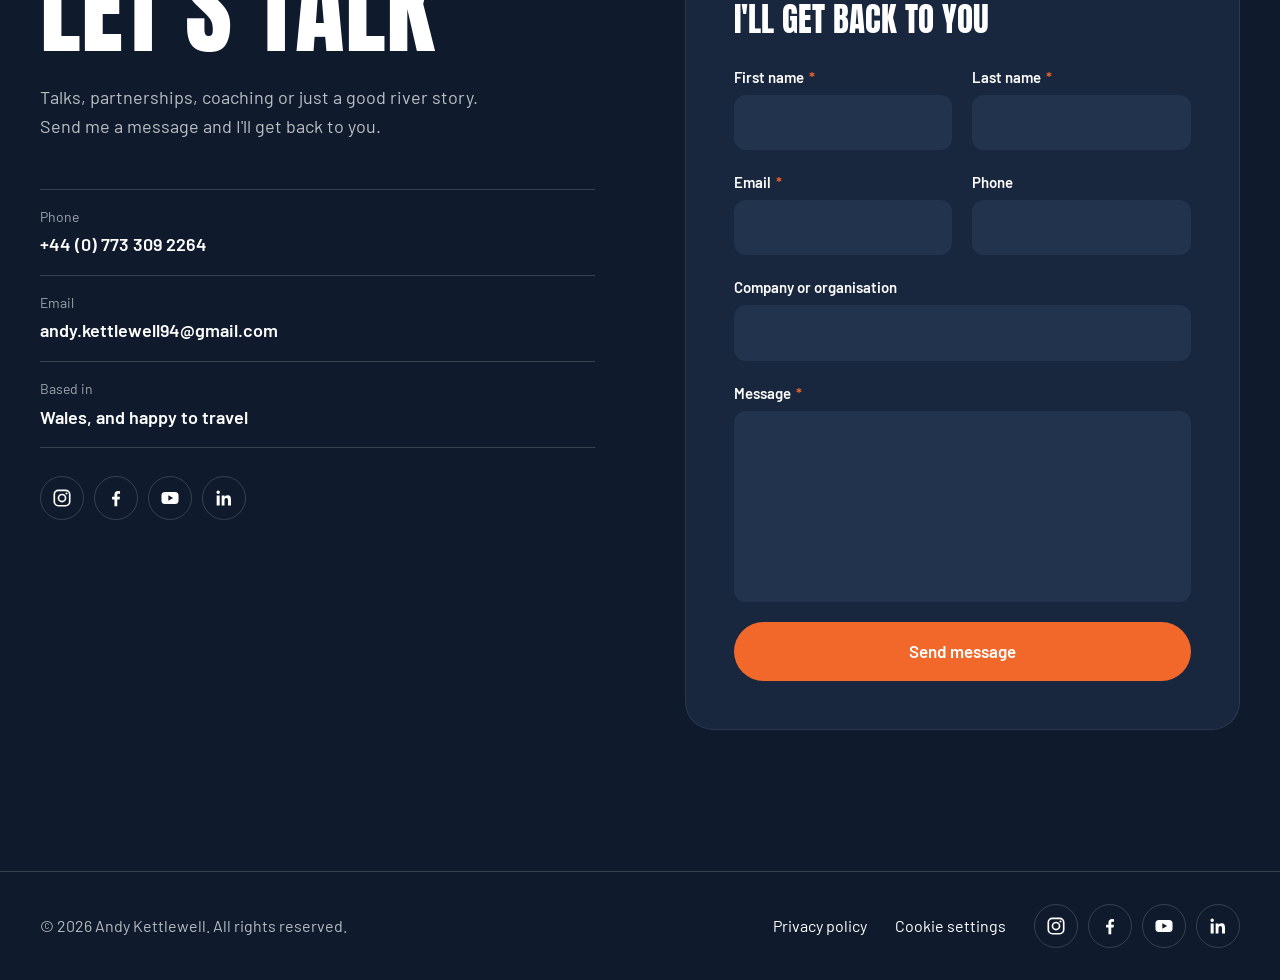
==== commit 14df499a: "Add Google Tag Manager analytics behind a cookie consent banner - Loads GTM-M4QTMZQV only after the " ====
--- a/index.html
+++ b/index.html
@@ -252,6 +252,7 @@
       <div class="footer-end">
         <ul class="footer-links">
           <li><a href="privacy.html">Privacy policy</a></li>
+          <li><a href="#" class="cookie-settings" hidden>Cookie settings</a></li>
         </ul>
         <ul class="socials footer-socials" aria-label="Social media">
           <li><a href="https://www.instagram.com/akettlewell94/" target="_blank" rel="noopener" aria-label="Instagram"><svg viewBox="0 0 24 24" aria-hidden="true"><rect x="2.75" y="2.75" width="18.5" height="18.5" rx="5" fill="none" stroke="currentColor" stroke-width="2"/><circle cx="12" cy="12" r="4.25" fill="none" stroke="currentColor" stroke-width="2"/><circle cx="17.4" cy="6.6" r="1.25" fill="currentColor"/></svg></a></li>
--- a/style.css
+++ b/style.css
@@ -586,6 +586,33 @@
 .footer-socials { margin-top: 0; }
 .footer-socials a { color: var(--white); border-color: var(--rule-light); }
 .footer-socials a:hover { border-color: var(--white); color: var(--orange); }
+
+/* ---------- Cookie banner ---------- */
+.cookie-banner {
+  position: fixed;
+  left: var(--gutter);
+  bottom: calc(var(--gutter) + env(safe-area-inset-bottom, 0px));
+  z-index: 60;
+  max-width: 420px;
+  padding: 20px 22px;
+  background: var(--ink);
+  color: var(--white);
+  border: 1px solid var(--rule-light);
+  border-radius: 20px;
+  box-shadow: 0 12px 40px rgba(15, 27, 45, 0.35);
+  font-size: 0.9375rem;
+  line-height: 1.5;
+}
+.cookie-banner a { text-decoration: underline; text-underline-offset: 3px; color: var(--white); }
+.cookie-actions { display: flex; gap: 10px; margin-top: 16px; }
+.cookie-actions .btn { flex: 1; }
+.cookie-reject { background: transparent; color: var(--white); border: 1px solid rgba(255,255,255,0.4); }
+.cookie-reject:hover { border-color: var(--white); }
+.cookie-accept { background: var(--white); color: var(--ink); }
+.cookie-accept:hover { background: var(--mist); }
+@media (max-width: 520px) {
+  .cookie-banner { right: var(--gutter); max-width: none; }
+}
 
 /* ---------- Privacy policy page ---------- */
 .legal { padding-top: calc(var(--header-h) + clamp(48px, 7vw, 96px)); padding-bottom: var(--section-y); }
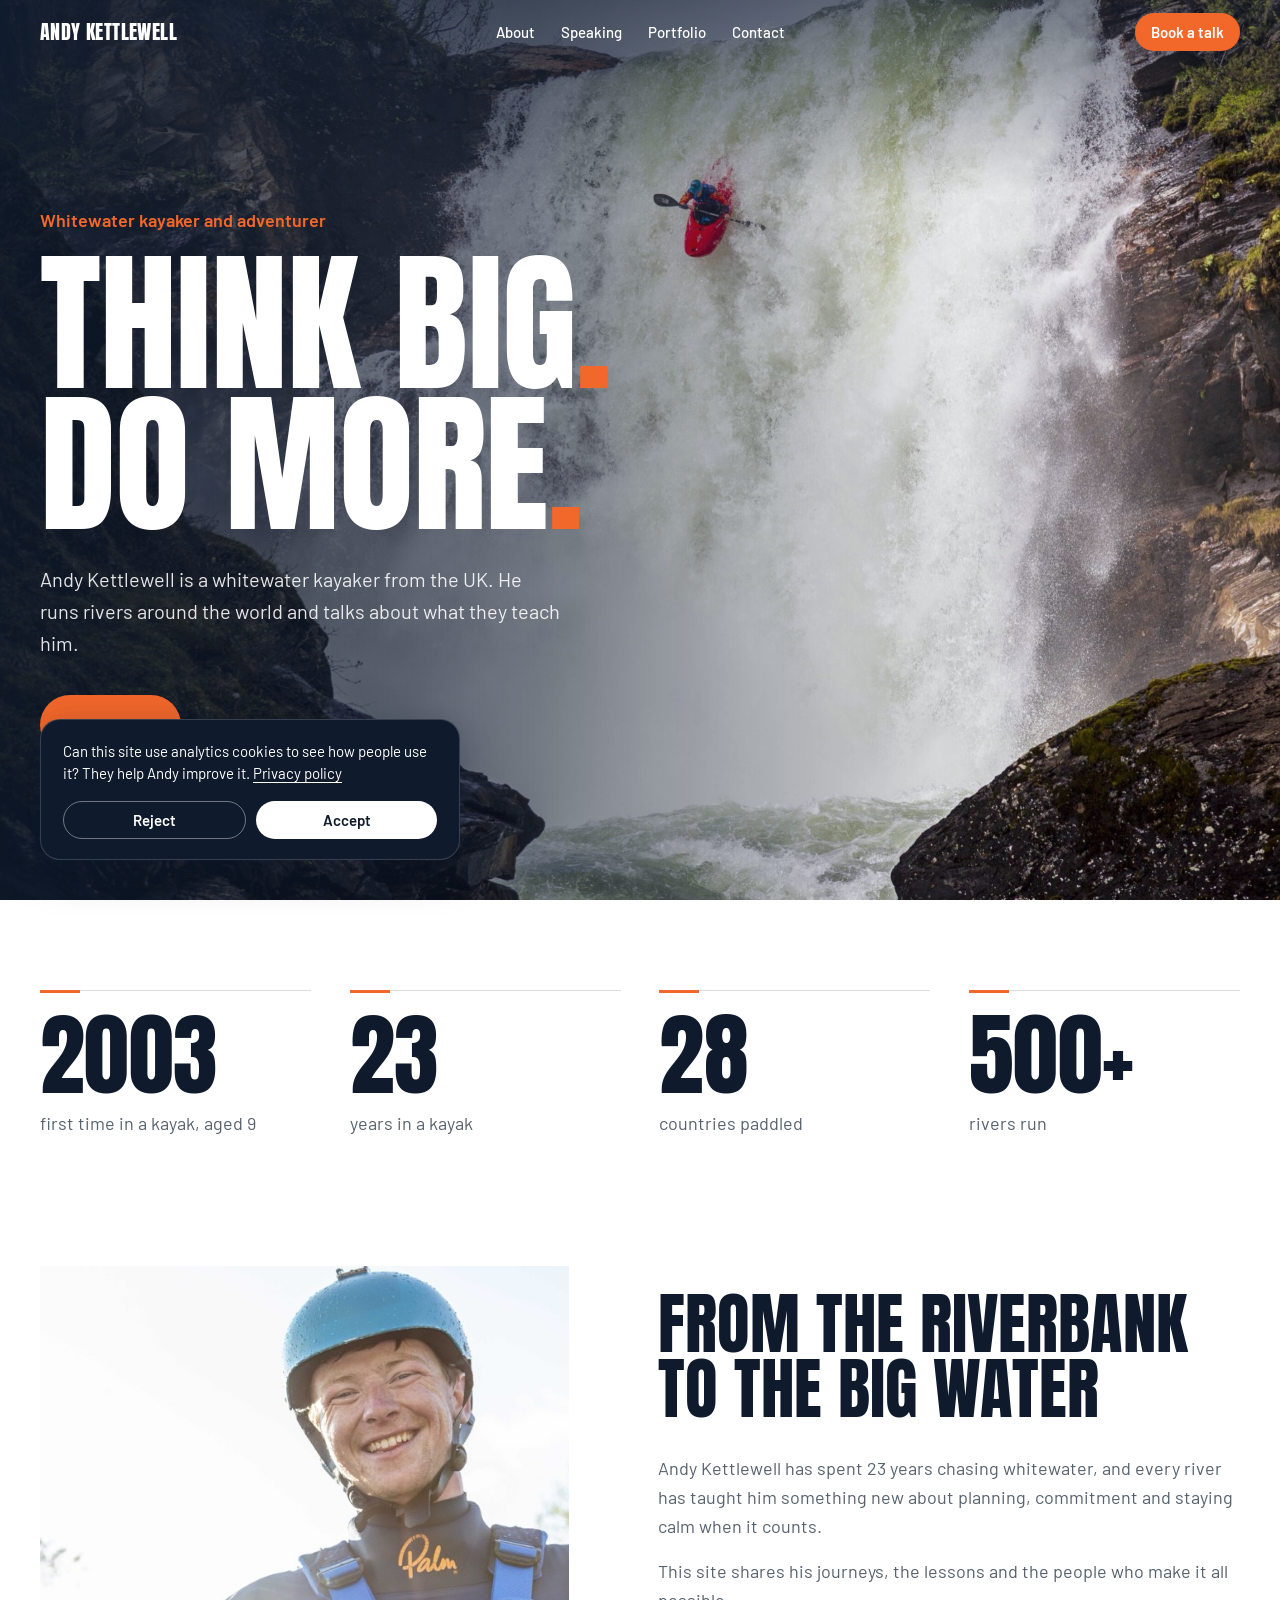
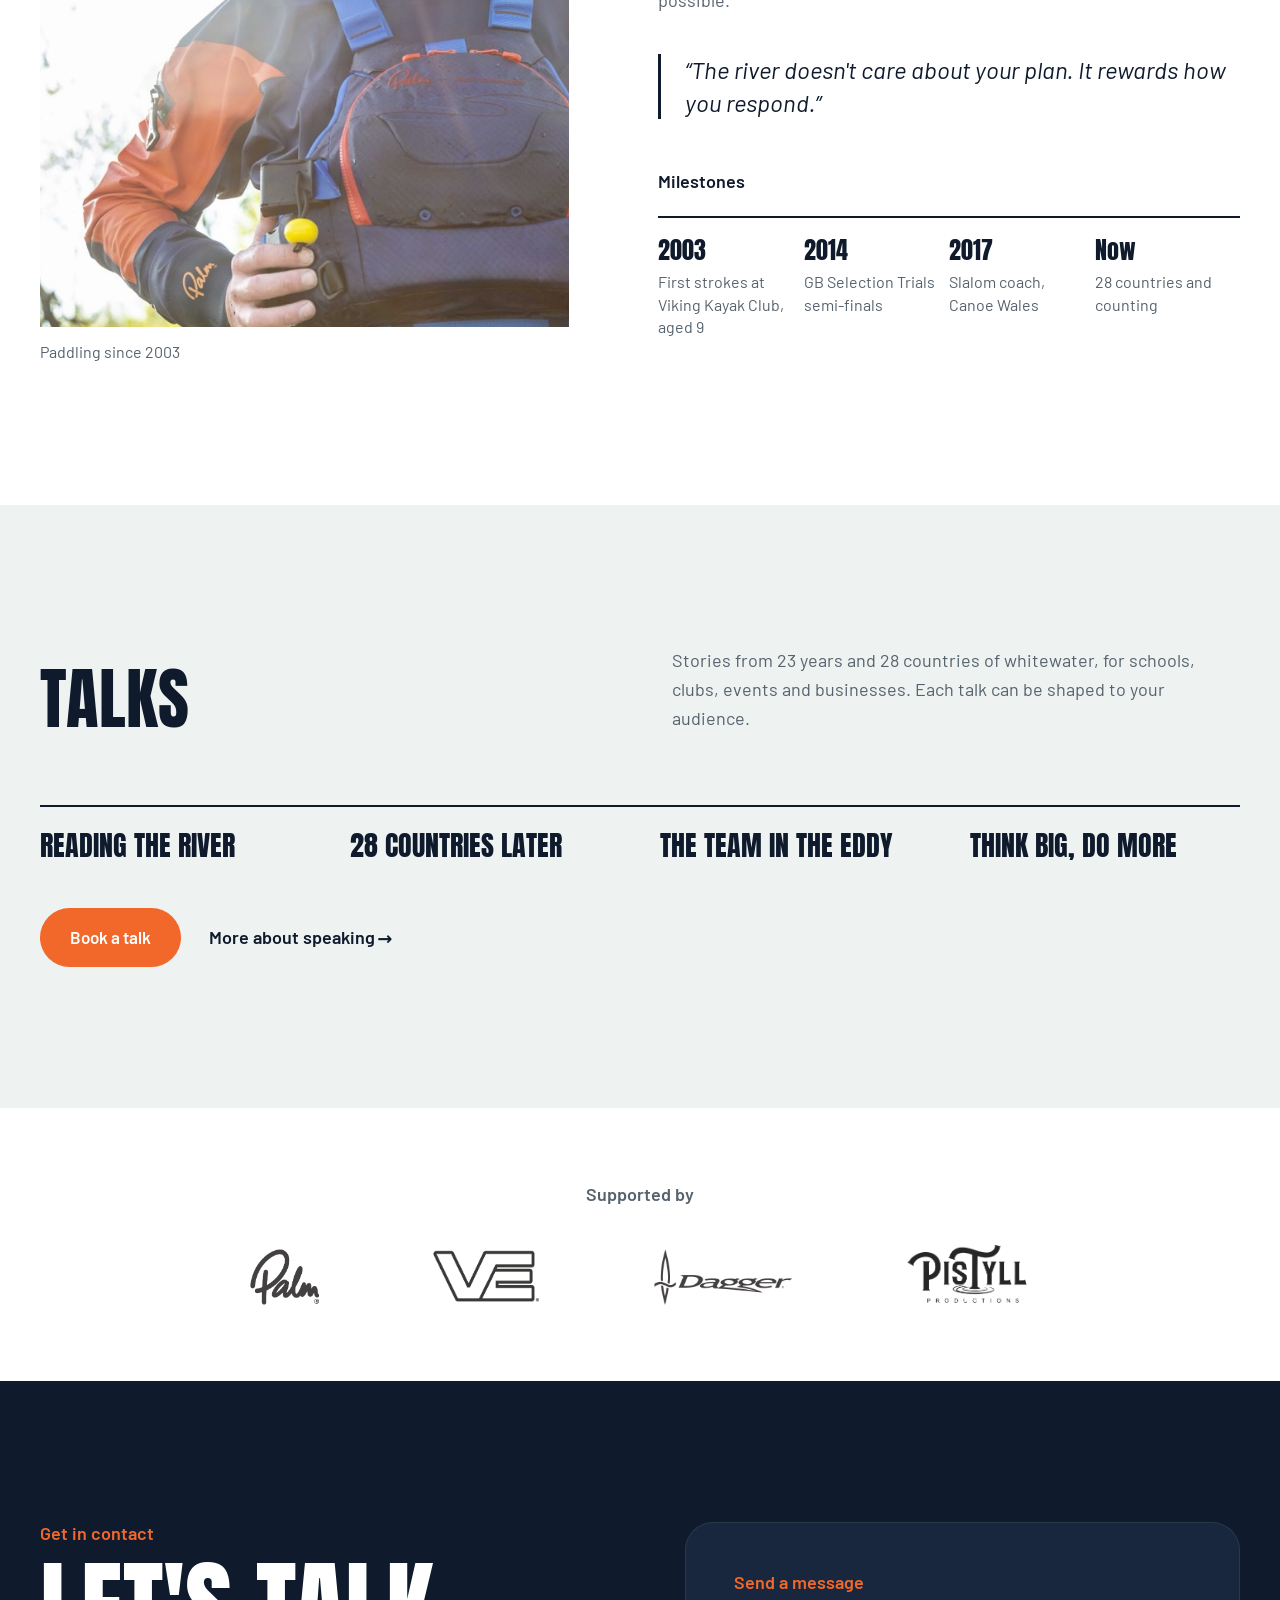
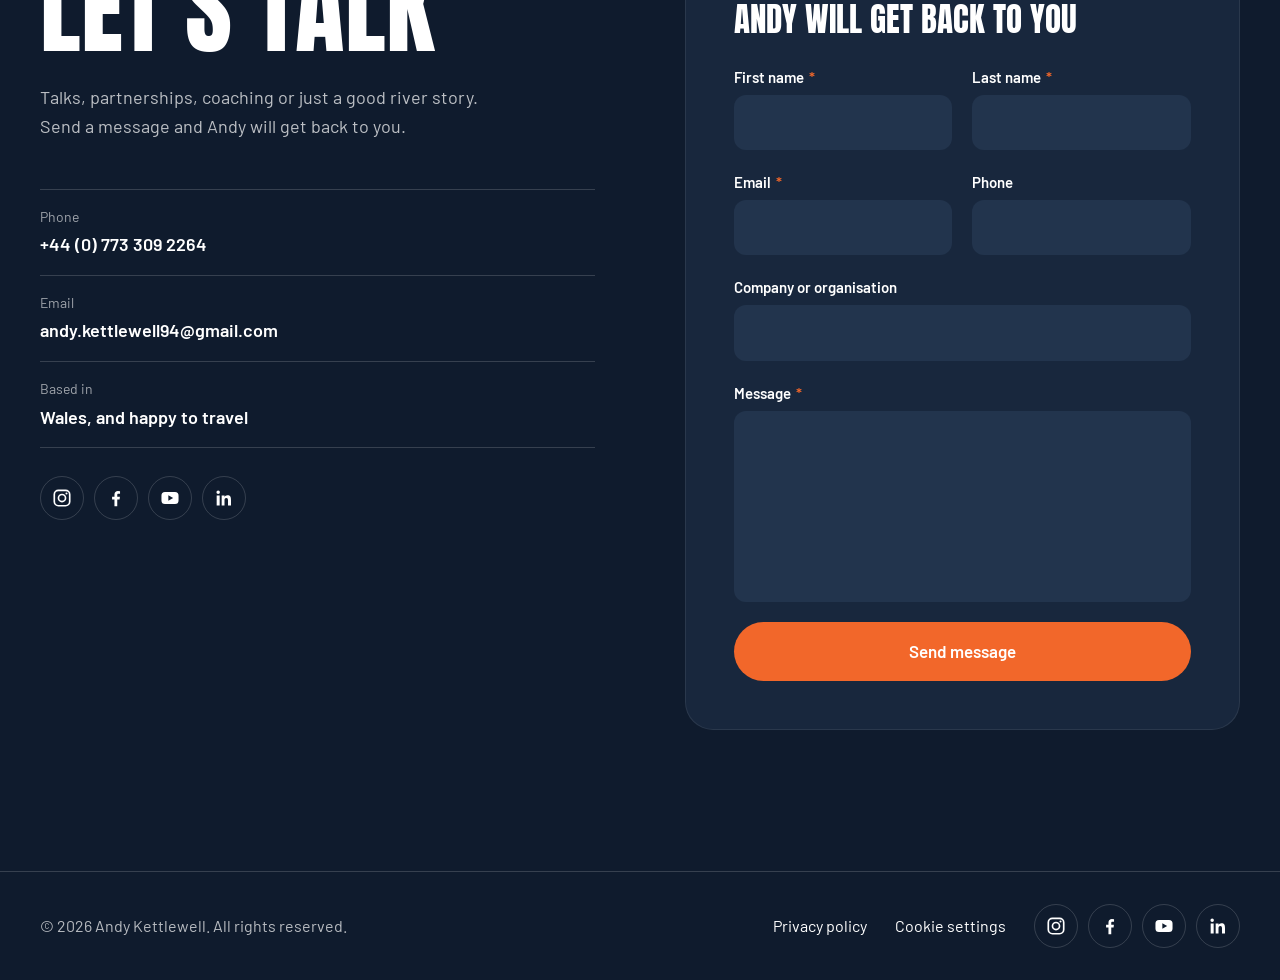
==== commit a607e54c: "About page journey, portfolio pieces and third-person copy - About: new intro and Iceland photo, riv" ====
--- a/index.html
+++ b/index.html
@@ -1,6 +1,22 @@
 <!DOCTYPE html>
 <html lang="en-GB">
 <head>
+  <!-- Google Tag Manager, with analytics cookies off until the visitor accepts (Consent Mode) -->
+  <script>
+    window.dataLayer = window.dataLayer || [];
+    function gtag(){dataLayer.push(arguments);}
+    gtag('consent', 'default', {
+      ad_storage: 'denied', ad_user_data: 'denied', ad_personalization: 'denied',
+      analytics_storage: 'denied', wait_for_update: 500
+    });
+    try { if (localStorage.getItem('ak-analytics-consent') === 'granted') gtag('consent', 'update', { analytics_storage: 'granted' }); } catch (e) {}
+  </script>
+  <script>(function(w,d,s,l,i){w[l]=w[l]||[];w[l].push({'gtm.start':
+  new Date().getTime(),event:'gtm.js'});var f=d.getElementsByTagName(s)[0],
+  j=d.createElement(s),dl=l!='dataLayer'?'&l='+l:'';j.async=true;j.src=
+  'https://www.googletagmanager.com/gtm.js?id='+i+dl;f.parentNode.insertBefore(j,f);
+  })(window,document,'script','dataLayer','GTM-M4QTMZQV');</script>
+  <!-- End Google Tag Manager -->
   <meta charset="UTF-8">
   <meta name="viewport" content="width=device-width, initial-scale=1.0">
   <title>Andy Kettlewell | Whitewater kayaker and speaker</title>
@@ -21,6 +37,9 @@
   <script src="scripts.js" defer></script>
 </head>
 <body>
+  <!-- Google Tag Manager (noscript) -->
+  <noscript><iframe src="https://www.googletagmanager.com/ns.html?id=GTM-M4QTMZQV" height="0" width="0" style="display:none;visibility:hidden"></iframe></noscript>
+  <!-- End Google Tag Manager (noscript) -->
 
   <!-- ============ HEADER ============ -->
   <header class="site-header">
@@ -59,12 +78,12 @@
           Do more<span class="dot">.</span>
         </h1>
         <p class="hero-lead">
-          I'm Andy, a whitewater kayaker from the UK. I run rivers around the
-          world and talk about what they teach me.
+          Andy Kettlewell is a whitewater kayaker from the UK. He runs rivers
+          around the world and talks about what they teach him.
         </p>
         <div class="hero-actions">
           <a href="#talks" class="btn btn-accent">Book a talk</a>
-          <a href="about.html" class="text-link">Read my story<span aria-hidden="true">→</span></a>
+          <a href="about.html" class="text-link">Read his story<span aria-hidden="true">→</span></a>
         </div>
       </div>
     </section>
@@ -94,13 +113,13 @@
 
           <!-- EDIT: tell your story in your own words -->
           <p>
-            I'm Andy Kettlewell. I've spent 23 years chasing whitewater, and every
-            river has taught me something new about planning, commitment and
+            Andy Kettlewell has spent 23 years chasing whitewater, and every
+            river has taught him something new about planning, commitment and
             staying calm when it counts.
           </p>
           <p>
-            This site is where I share the journeys, the lessons and the people
-            who make it all possible.
+            This site shares his journeys, the lessons and the people who make
+            it all possible.
           </p>
 
           <!-- EDIT: placeholder quote, swap for something you'd say -->
@@ -108,12 +127,11 @@
             “The river doesn't care about your plan. It rewards how you respond.”
           </blockquote>
 
-          <!-- EDIT: 2003 is real, the 20XX milestones are placeholders -->
           <h3 class="minor-heading">Milestones</h3>
           <ol class="timeline">
-            <li><span>2003</span> First strokes in a kayak, aged 9</li>
-            <li><span>20XX</span> First trip paddling abroad</li>
-            <li><span>20XX</span> Milestone to add</li>
+            <li><span>2003</span> First strokes at Viking Kayak Club, aged 9</li>
+            <li><span>2014</span> GB Selection Trials semi-finals</li>
+            <li><span>2017</span> Slalom coach, Canoe Wales</li>
             <li><span>Now</span> 28 countries and counting</li>
           </ol>
         </div>
@@ -167,7 +185,7 @@
           <h2 class="display-lg">Let's talk</h2>
           <p>
             Talks, partnerships, coaching or just a good river story.<br>
-            Send me a message and I'll get back to you.
+            Send a message and Andy will get back to you.
           </p>
 
           <dl class="contact-list">
@@ -201,7 +219,7 @@
             <input type="text" name="_gotcha" class="hp" tabindex="-1" autocomplete="off" aria-hidden="true">
             <div class="form-head">
               <p class="kicker">Send a message</p>
-              <h3>I'll get back to you</h3>
+              <h3>Andy will get back to you</h3>
             </div>
             <div class="field-row field-row-names">
               <label class="field">
@@ -237,7 +255,7 @@
 
           <div class="form-success" id="form-success" tabindex="-1" hidden>
             <h3>Message sent</h3>
-            <p>Thanks for getting in touch. I'll reply within 48 hours.</p>
+            <p>Thanks for getting in touch. Andy will reply within 48 hours.</p>
           </div>
         </div>
       </div>
--- a/style.css
+++ b/style.css
@@ -639,7 +639,6 @@
 .about-lead { font-size: var(--step-1); line-height: 1.4; color: var(--ink-2); max-width: 24em; }
 .about-intro .story-media img { aspect-ratio: 4 / 5; }
 
-.about-story { padding-top: var(--section-y); }
 .about-body { max-width: 40rem; }
 .about-body h2 {
   font-size: var(--step-2);
@@ -651,13 +650,238 @@
 .about-body p { color: var(--ink-2); }
 .about-body p + p { margin-top: 16px; }
 
-.about-milestones { padding-top: var(--section-y); }
-.about-milestones h2 { margin-bottom: 32px; }
-.about-timeline { grid-template-columns: repeat(5, 1fr); }
+.about-body a { text-decoration: underline; text-underline-offset: 4px; }
+.about-body a:hover { color: var(--orange-text); }
 
 .about-cta { padding-block: var(--section-y); }
 .about-cta h2 { max-width: 14em; margin-bottom: 20px; }
 .about-cta p { color: var(--slate); max-width: 34em; margin-bottom: 32px; }
+
+/* ---------- About page: the journey, told as a river ---------- */
+.journey { padding-block: var(--section-y); }
+.journey-title { margin-bottom: clamp(40px, 6vw, 72px); }
+.journey-river { position: relative; padding-left: clamp(40px, 5vw, 64px); }
+.river-line {
+  position: absolute;
+  left: 8px;
+  top: 10px;
+  bottom: 0;
+  width: 2px;
+  background: var(--rule);
+  overflow: hidden;
+}
+.river-fill {
+  display: block;
+  width: 100%;
+  height: calc(var(--progress, 1) * 100%);
+  background: var(--orange);
+}
+.chapter {
+  position: relative;
+  display: grid;
+  grid-template-columns: minmax(130px, 0.5fr) 1.6fr minmax(200px, 0.9fr);
+  gap: clamp(24px, 3.5vw, 56px);
+  align-items: start;
+  padding-bottom: clamp(40px, 5vw, 64px);
+}
+.chapter:last-child { padding-bottom: 0; }
+.chapter-node {
+  position: absolute;
+  left: calc(clamp(40px, 5vw, 64px) * -1 + 1px);
+  top: 4px;
+  width: 16px;
+  height: 16px;
+  border-radius: 50%;
+  background: var(--mist);
+  border: 2px solid var(--rule);
+  transition: background 0.3s, border-color 0.3s;
+}
+.chapter.reached .chapter-node { background: var(--orange); border-color: var(--orange); }
+.chapter-when { font-size: var(--step-0); font-weight: 600; line-height: 1.3; color: var(--orange-text); padding-top: 2px; }
+.chapter-when span { display: block; margin-top: 2px; font-size: 1rem; font-weight: 500; color: var(--slate); }
+.chapter h3 {
+  font-family: var(--font-display);
+  font-weight: 400;
+  font-size: clamp(2rem, 3.6vw, 3rem);
+  line-height: 0.95;
+  text-transform: uppercase;
+  margin-bottom: 20px;
+}
+.chapter-text > p { color: var(--ink-2); max-width: 34em; line-height: 1.7; }
+.chapter-text > p + p { margin-top: 20px; }
+.chapter-text a { text-decoration: underline; text-underline-offset: 4px; }
+.chapter-text a:hover { color: var(--orange-text); }
+.chapter-text .chapter-more { display: inline-block; margin-top: 22px; text-decoration: none; }
+.chapter-photo img { border-radius: 14px; }
+.chapter-photo figcaption { margin-top: 10px; font-size: 0.875rem; line-height: 1.4; color: var(--slate); }
+.chapter.no-photo .chapter-text { grid-column: 2 / -1; }
+.chapter.no-photo .chapter-text > p { max-width: 40em; }
+.chapter-photo img, .chapter-photo .ph { width: 100%; aspect-ratio: 4 / 3; object-fit: cover; }
+
+@media (max-width: 1100px) and (min-width: 861px) {
+  .chapter { grid-template-columns: minmax(120px, 0.4fr) 1.6fr; }
+  .chapter-photo { grid-column: 2; max-width: 420px; }
+}
+
+/* ---------- About page: intro, quote, speaker and talks sections ---------- */
+.about-hero { padding-top: calc(var(--header-h) + clamp(48px, 7vw, 96px)); text-align: center; }
+.about-hero h1 { margin-bottom: 24px; }
+.about-hero .about-lead { max-width: 38em; margin-inline: auto; }
+.about-hero-photo, .quote-photo {
+  width: min(90%, 1500px);
+  margin: clamp(40px, 6vw, 72px) auto 0;
+  border-radius: 28px;
+  overflow: hidden;
+  background: var(--ink-2);
+}
+.about-hero-photo img { width: 100%; aspect-ratio: 2 / 1; object-fit: cover; }
+
+.about-hero-photo { position: relative; }
+.about-hero-photo::after {
+  content: "";
+  position: absolute;
+  inset: auto 0 0 0;
+  height: 30%;
+  background: linear-gradient(0deg, rgba(15,27,45,0.55), rgba(15,27,45,0));
+  pointer-events: none;
+}
+/* Caption and credit sitting inside the bottom of a large photo */
+.photo-overlay-caption {
+  position: absolute;
+  left: clamp(16px, 2.5vw, 32px);
+  bottom: clamp(14px, 2vw, 26px);
+  z-index: 2;
+  max-width: calc(100% - 32px);
+  font-size: 0.875rem;
+  font-weight: 500;
+  color: rgba(255,255,255,0.9);
+  text-align: left;
+  text-shadow: 0 1px 6px rgba(0,0,0,0.5);
+}
+.photo-overlay-right { left: auto; right: clamp(16px, 2.5vw, 32px); text-align: right; }
+.journey .kicker { margin-bottom: 10px; }
+
+.quote-band { padding-bottom: var(--section-y); }
+.quote-photo { position: relative; margin-top: 0; }
+.quote-photo img { width: 100%; aspect-ratio: 16 / 7; object-fit: cover; object-position: 50% 35%; }
+.quote-photo::after {
+  content: "";
+  position: absolute;
+  inset: 0;
+  background: linear-gradient(90deg, rgba(15,27,45,0.82) 0%, rgba(15,27,45,0.45) 55%, rgba(15,27,45,0.15) 100%);
+}
+.quote-photo blockquote {
+  position: absolute;
+  inset: 0;
+  z-index: 1;
+  display: flex;
+  flex-direction: column;
+  justify-content: center;
+  padding: clamp(28px, 5vw, 80px);
+  max-width: 50%;
+  color: var(--white);
+}
+.quote-photo blockquote p {
+  font-family: var(--font-display);
+  font-size: clamp(1.75rem, 3.3vw, 3.25rem);
+  line-height: 1;
+  text-transform: uppercase;
+}
+.quote-photo blockquote footer { margin-top: 20px; font-size: var(--step-0); font-weight: 600; color: var(--orange); }
+
+.speaker-intro { padding-bottom: var(--section-y); }
+.speaker-grid {
+  display: grid;
+  grid-template-columns: minmax(260px, 0.8fr) 1.2fr;
+  gap: clamp(40px, 6vw, 96px);
+  align-items: center;
+}
+.speaker-photo { border-radius: 24px; overflow: hidden; max-width: 460px; }
+.speaker-photo img { width: 100%; aspect-ratio: 4 / 5; object-fit: cover; object-position: 68% 20%; }
+.speaker-grid h2 { margin-bottom: 22px; }
+.speaker-grid p:not(.kicker) { color: var(--ink-2); max-width: 34em; }
+.speaker-grid .text-link { display: inline-block; margin-top: 24px; }
+
+.talks-band { background: var(--white); padding-block: var(--section-y); }
+.talks-band-head {
+  display: grid;
+  grid-template-columns: 1fr 1fr;
+  gap: 24px 64px;
+  align-items: end;
+  margin-bottom: clamp(40px, 5vw, 64px);
+}
+.talks-band-head > p { color: var(--slate); max-width: 34em; }
+/* Talk slider: three cards in view, with the edge of the next one showing */
+.talk-slider { --slide-gap: clamp(16px, 2vw, 24px); }
+.talk-cards {
+  display: grid;
+  grid-auto-flow: column;
+  grid-auto-columns: calc((100% - var(--slide-gap) * 3) / 3.2);
+  gap: var(--slide-gap);
+  overflow-x: auto;
+  scroll-snap-type: x mandatory;
+  scroll-behavior: smooth;
+  overscroll-behavior-x: contain;
+  padding-bottom: 6px;
+  scrollbar-width: none;
+}
+.talk-cards::-webkit-scrollbar { display: none; }
+.talk-cards:focus-visible { outline: 2px solid var(--ink); outline-offset: 4px; border-radius: 22px; }
+.talk-card {
+  scroll-snap-align: start;
+  display: flex;
+  flex-direction: column;
+  padding: clamp(16px, 1.6vw, 22px);
+  border: 1px solid var(--rule);
+  border-radius: 22px;
+  background: var(--white);
+  min-height: 100%;
+}
+.talk-card-media { border-radius: 14px; overflow: hidden; margin-bottom: 20px; }
+.talk-card-media img, .talk-card-media .ph { width: 100%; aspect-ratio: 4 / 3; object-fit: cover; }
+.talk-card h3 {
+  font-family: var(--font-display);
+  font-weight: 400;
+  font-size: clamp(1.5rem, 2vw, 1.875rem);
+  line-height: 1.05;
+  text-transform: uppercase;
+  margin-bottom: 8px;
+}
+.talk-card p { color: var(--slate); line-height: 1.65; min-height: calc(1.65em * 6); } /* room for around 30 words */
+.talk-card h3 { margin-bottom: 12px; }
+.slider-controls { display: flex; justify-content: flex-end; gap: 10px; margin-top: 20px; }
+.slider-btn {
+  display: inline-grid;
+  place-items: center;
+  width: 48px;
+  height: 48px;
+  border: 1px solid var(--rule);
+  border-radius: 50%;
+  background: var(--white);
+  color: var(--ink);
+  font-size: 1.125rem;
+  cursor: pointer;
+  transition: border-color 0.2s, color 0.2s, opacity 0.2s;
+}
+.slider-btn:hover:not(:disabled) { border-color: var(--ink); color: var(--orange-text); }
+.slider-btn:disabled { opacity: 0.35; cursor: default; }
+.talks-band-actions { display: flex; flex-wrap: wrap; align-items: center; gap: 28px; margin-bottom: clamp(32px, 4vw, 48px); }
+.talks-band-head { margin-bottom: clamp(28px, 3.5vw, 40px); }
+
+.stage-gallery { background: var(--white); padding-bottom: var(--section-y); }
+.stage-grid {
+  display: grid;
+  grid-template-columns: repeat(3, 1fr);
+  gap: clamp(10px, 1.4vw, 16px);
+}
+.stage-item { border-radius: 16px; overflow: hidden; aspect-ratio: 4 / 3; }
+.stage-item img { width: 100%; height: 100%; object-fit: cover; }
+
+.about-cta-dark { background: var(--ink); color: var(--white); }
+.about-cta-dark p { color: rgba(255,255,255,0.72); }
+.cta-actions { display: flex; flex-wrap: wrap; gap: 12px; }
+.btn-ghost { background: transparent; color: var(--white); border: 1px solid rgba(255,255,255,0.4); }
+.btn-ghost:hover { border-color: var(--white); }
 
 /* ---------- Speaking page ---------- */
 .speaking-intro-btn { margin-top: 36px; }
@@ -688,14 +912,17 @@
   grid-template-columns: 1fr 1fr;
   gap: clamp(40px, 5vw, 64px) clamp(24px, 3vw, 40px);
 }
-.work img {
+.work-link { display: block; }
+.work-media { overflow: hidden; border-radius: 16px; background: var(--ink-2); }
+.work-media img, .work-media .ph {
   width: 100%;
   aspect-ratio: 3 / 2;
   object-fit: cover;
-  background: var(--ink-2);
-}
+  transition: transform 0.5s var(--ease);
+}
+.work-link:hover .work-media img { transform: scale(1.03); }
 .work-text { padding-top: 18px; max-width: 34em; }
-.work-meta { font-size: 1rem; color: var(--slate); margin-bottom: 4px; }
+.work-meta { font-size: 1rem; font-weight: 600; color: var(--orange-text); margin-bottom: 4px; }
 .work h3 {
   font-family: var(--font-display);
   font-weight: 400;
@@ -703,22 +930,87 @@
   line-height: 1.05;
   text-transform: uppercase;
   margin-bottom: 8px;
-}
-.work-text > p:last-child { color: var(--ink-2); }
-
-.work-feature {
-  grid-column: 1 / -1;
+  transition: color 0.2s;
+}
+.work-link:hover h3 { color: var(--orange-text); }
+.work-text > p:not(.work-meta) { color: var(--ink-2); }
+.work-text .text-link { display: inline-block; margin-top: 14px; }
+.work-link:hover .text-link { color: var(--orange); }
+.work-link:hover .text-link span { transform: translate(3px, 0.08em); }
+
+.work-feature { grid-column: 1 / -1; }
+.work-feature .work-link {
   display: grid;
   grid-template-columns: 1.6fr 1fr;
   gap: clamp(24px, 4vw, 56px);
   align-items: end;
 }
-.work-feature img { aspect-ratio: 16 / 9; }
+.work-feature .work-media img, .work-feature .work-media .ph { aspect-ratio: 16 / 9; }
 .work-feature .work-text { padding-top: 0; }
 
-.portfolio-projects { margin-top: var(--section-y); }
-.portfolio-projects .talk-list { margin-bottom: 0; }
-.project-link { display: inline-block; margin-top: 12px; color: var(--white); }
+/* Photo placeholder until real photos are added */
+.ph {
+  display: grid;
+  place-items: center;
+  width: 100%;
+  height: 100%;
+  background:
+    repeating-linear-gradient(135deg, rgba(15,27,45,0.035) 0 12px, transparent 12px 24px),
+    #dfe5e4;
+  color: var(--slate);
+  font-size: 0.9375rem;
+  font-weight: 600;
+}
+
+/* ---------- Portfolio piece pages ---------- */
+.piece-intro { padding-top: calc(var(--header-h) + clamp(40px, 6vw, 80px)); padding-bottom: clamp(36px, 5vw, 56px); }
+.piece-intro h1 { margin-bottom: 24px; max-width: 14em; }
+.back-link { display: inline-block; margin-bottom: clamp(28px, 4vw, 44px); font-size: 1rem; }
+.back-link span { margin: 0 0.3em 0 0; transform: translateY(0.08em); }
+.back-link:hover span { transform: translate(-3px, 0.08em); }
+
+.piece-cover { border-radius: 20px; overflow: hidden; background: var(--ink-2); }
+.piece-cover img, .piece-cover .ph { width: 100%; aspect-ratio: 21 / 9; object-fit: cover; }
+
+.piece-story { padding-block: var(--section-y); }
+.piece-grid {
+  display: grid;
+  grid-template-columns: minmax(220px, 1fr) 2fr;
+  gap: clamp(40px, 7vw, 110px);
+  align-items: start;
+}
+.piece-facts { position: sticky; top: calc(var(--header-h) + 24px); border-top: 2px solid var(--ink); }
+.piece-facts > div { padding: 14px 0; border-bottom: 1px solid var(--rule); }
+.piece-facts dt { font-size: 0.875rem; color: var(--slate); margin-bottom: 2px; }
+.piece-facts dd { font-weight: 600; line-height: 1.35; }
+
+.piece-gallery { padding-bottom: var(--section-y); }
+.pg-grid {
+  display: grid;
+  grid-template-columns: repeat(3, 1fr);
+  grid-auto-rows: clamp(180px, 20vw, 280px);
+  gap: 10px;
+}
+.pg-item { border-radius: 14px; overflow: hidden; background: var(--ink-2); }
+.pg-item img { width: 100%; height: 100%; object-fit: cover; }
+.pg-wide { grid-column: span 2; }
+.pg-tall { grid-row: span 2; }
+
+.piece-nav { border-block: 1px solid var(--rule); }
+.piece-nav-inner { display: grid; grid-template-columns: 1fr 1fr; }
+.piece-nav-link { padding-block: clamp(28px, 4vw, 44px); }
+.piece-nav-next { text-align: right; border-left: 1px solid var(--rule); padding-left: 24px; }
+.piece-nav-link span { display: block; font-size: 0.9375rem; color: var(--slate); margin-bottom: 6px; }
+.piece-nav-link strong {
+  font-family: var(--font-display);
+  font-weight: 400;
+  font-size: clamp(1.375rem, 2.6vw, 2rem);
+  line-height: 1.05;
+  text-transform: uppercase;
+  transition: color 0.2s;
+}
+.piece-nav-link:hover strong { color: var(--orange-text); }
+
 
 /* =========================================================
    Responsive
@@ -780,8 +1072,30 @@
   .audience-list { grid-template-columns: 1fr 1fr; }
   .stats { grid-template-columns: 1fr 1fr; }
   .talk-preview { grid-template-columns: 1fr 1fr; column-gap: 20px; row-gap: 8px; }
-  .work-grid, .work-feature { grid-template-columns: 1fr; }
+  .work-grid, .work-feature .work-link { grid-template-columns: 1fr; }
   .work-feature .work-text { padding-top: 18px; }
+  .piece-grid { grid-template-columns: 1fr; }
+  .chapter { grid-template-columns: 1fr; gap: 12px; padding-bottom: 48px; }
+  .speaker-grid, .talks-band-head { grid-template-columns: 1fr; }
+  .talk-cards { grid-auto-columns: 82%; }
+  .stage-grid { grid-template-columns: 1fr 1fr; gap: 8px; }
+  .stage-item:first-child { grid-column: span 2; aspect-ratio: 16 / 9; }
+  .about-hero-photo img { aspect-ratio: 4 / 3; }
+  .quote-photo img { aspect-ratio: 4 / 5; }
+  .quote-photo::after { background: linear-gradient(0deg, rgba(15,27,45,0.88) 0%, rgba(15,27,45,0.4) 70%, rgba(15,27,45,0.15) 100%); }
+  .quote-photo blockquote { justify-content: flex-end; max-width: none; padding-bottom: 56px; }
+  .chapter-photo { max-width: 420px; margin-top: 8px; }
+  .chapter-photo img, .chapter-photo .ph { aspect-ratio: 16 / 9; }
+  .chapter.no-photo .chapter-text { grid-column: auto; }
+  .chapter-when span { display: inline; margin-left: 6px; }
+  .journey-river { padding-left: 36px; }
+  .chapter-node { left: -35px; }
+  .piece-facts { position: static; }
+  .piece-cover img, .piece-cover .ph { aspect-ratio: 4 / 3; }
+  .pg-grid { grid-template-columns: 1fr 1fr; grid-auto-rows: 150px; gap: 6px; }
+  .pg-tall { grid-row: span 1; }
+  .pg-item:last-child { grid-column: span 2; }
+  .piece-nav-next { padding-left: 16px; }
   .field-row { grid-template-columns: 1fr; }
   .field-row-names { grid-template-columns: 1fr 1fr; gap: 12px; }
   .partner-row { display: grid; grid-template-columns: 1fr 1fr; gap: 32px 24px; justify-items: center; }
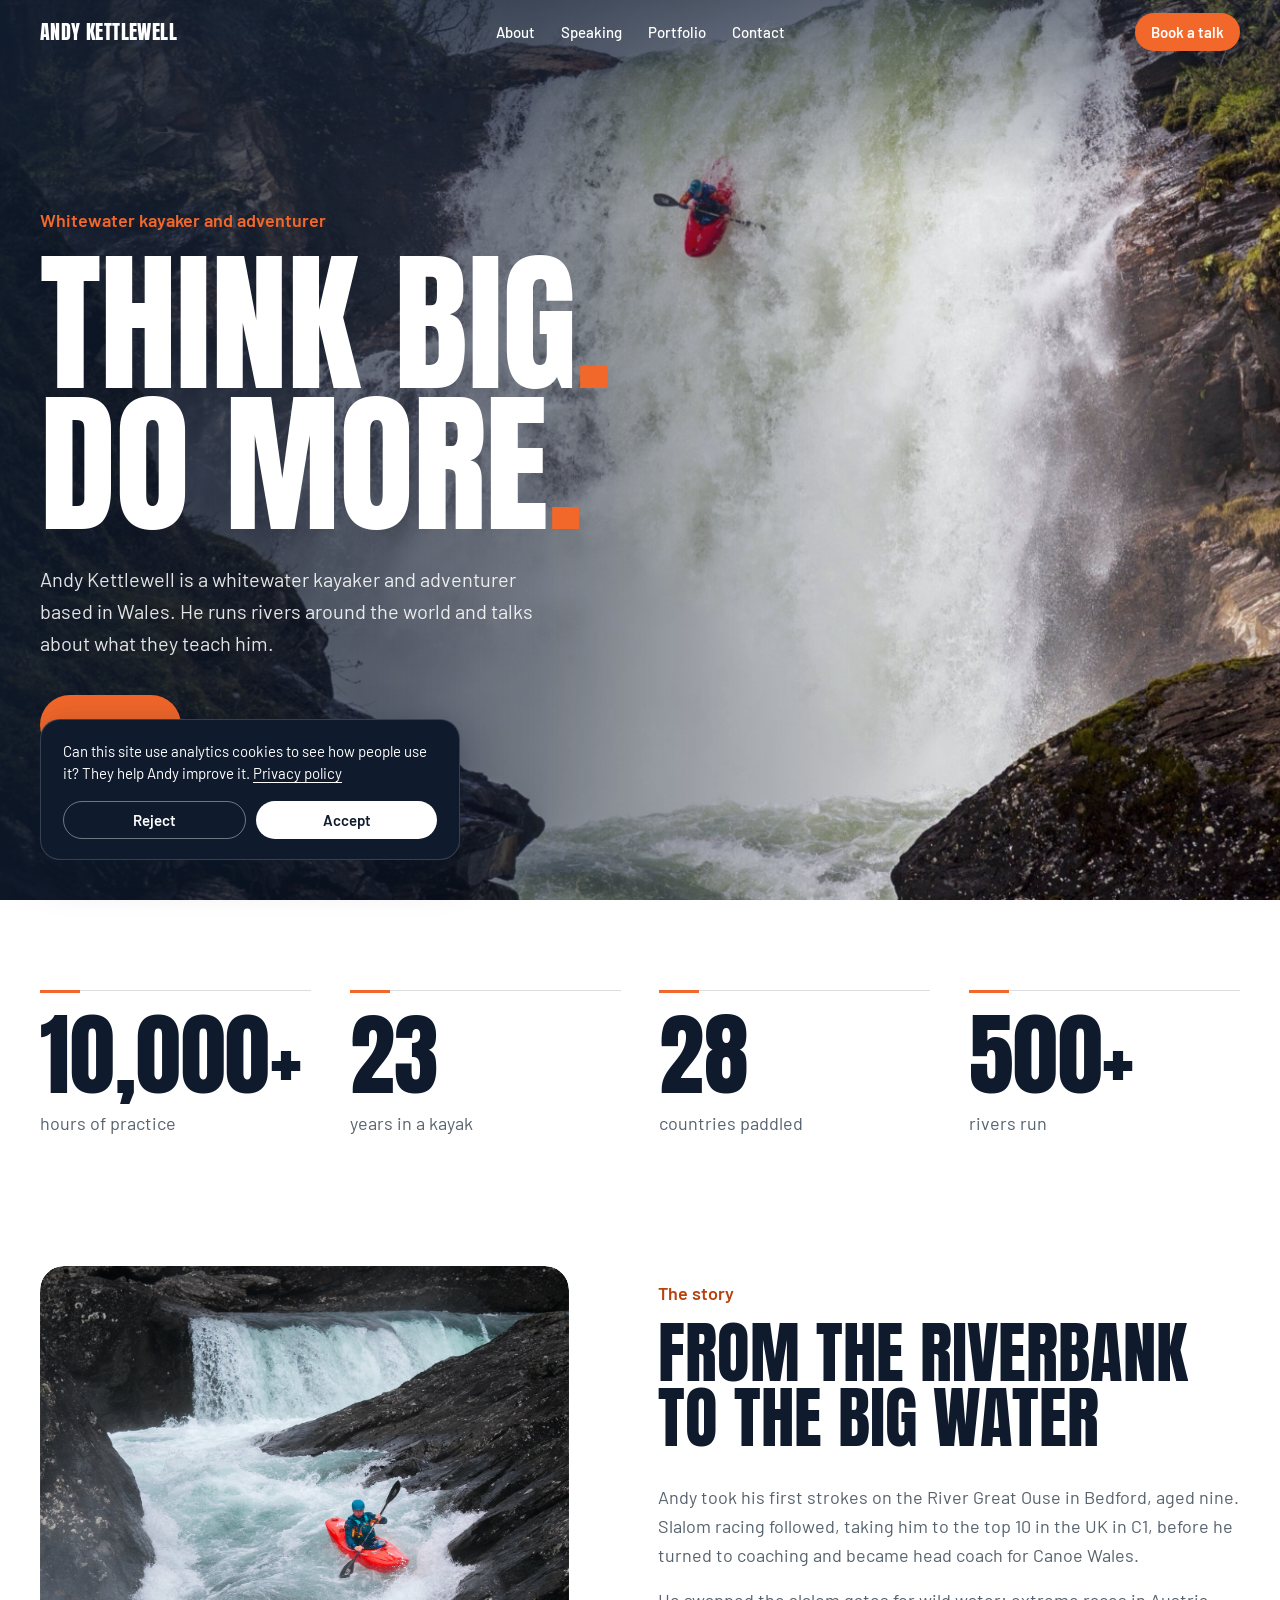
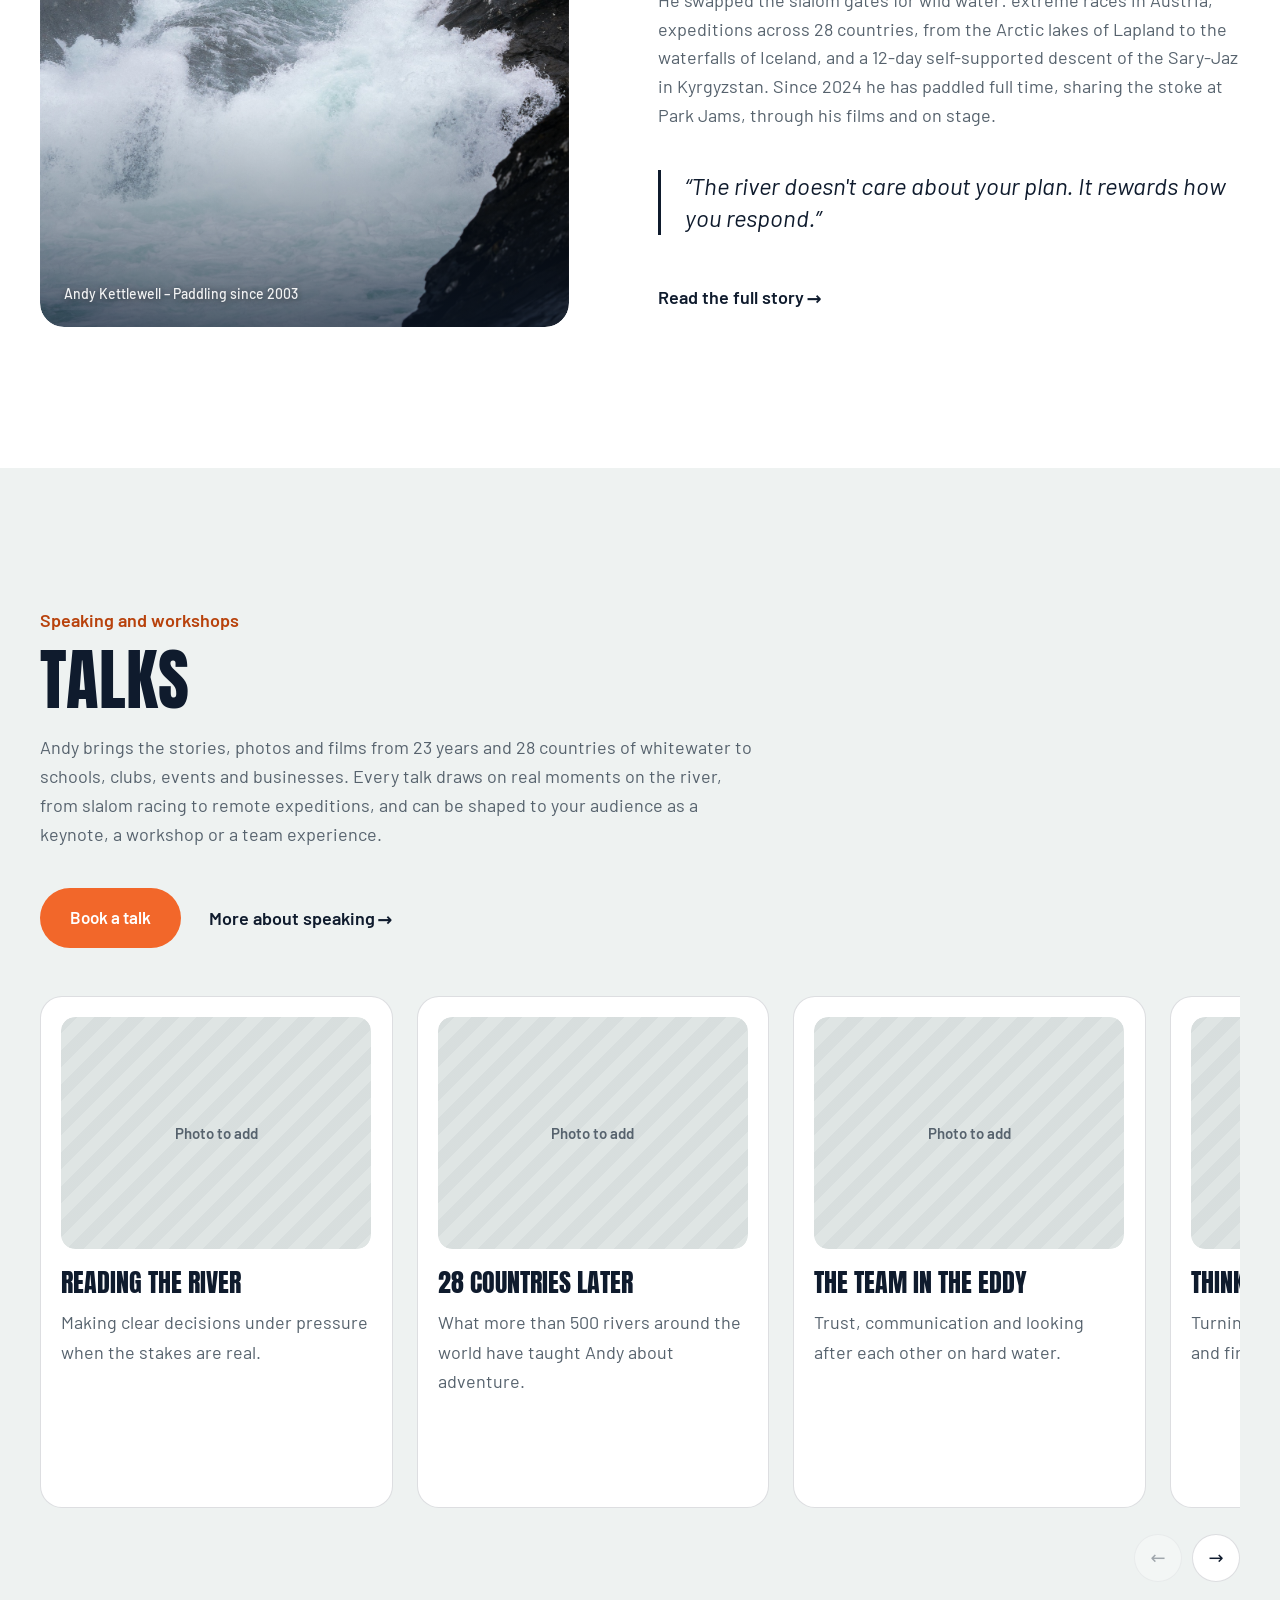
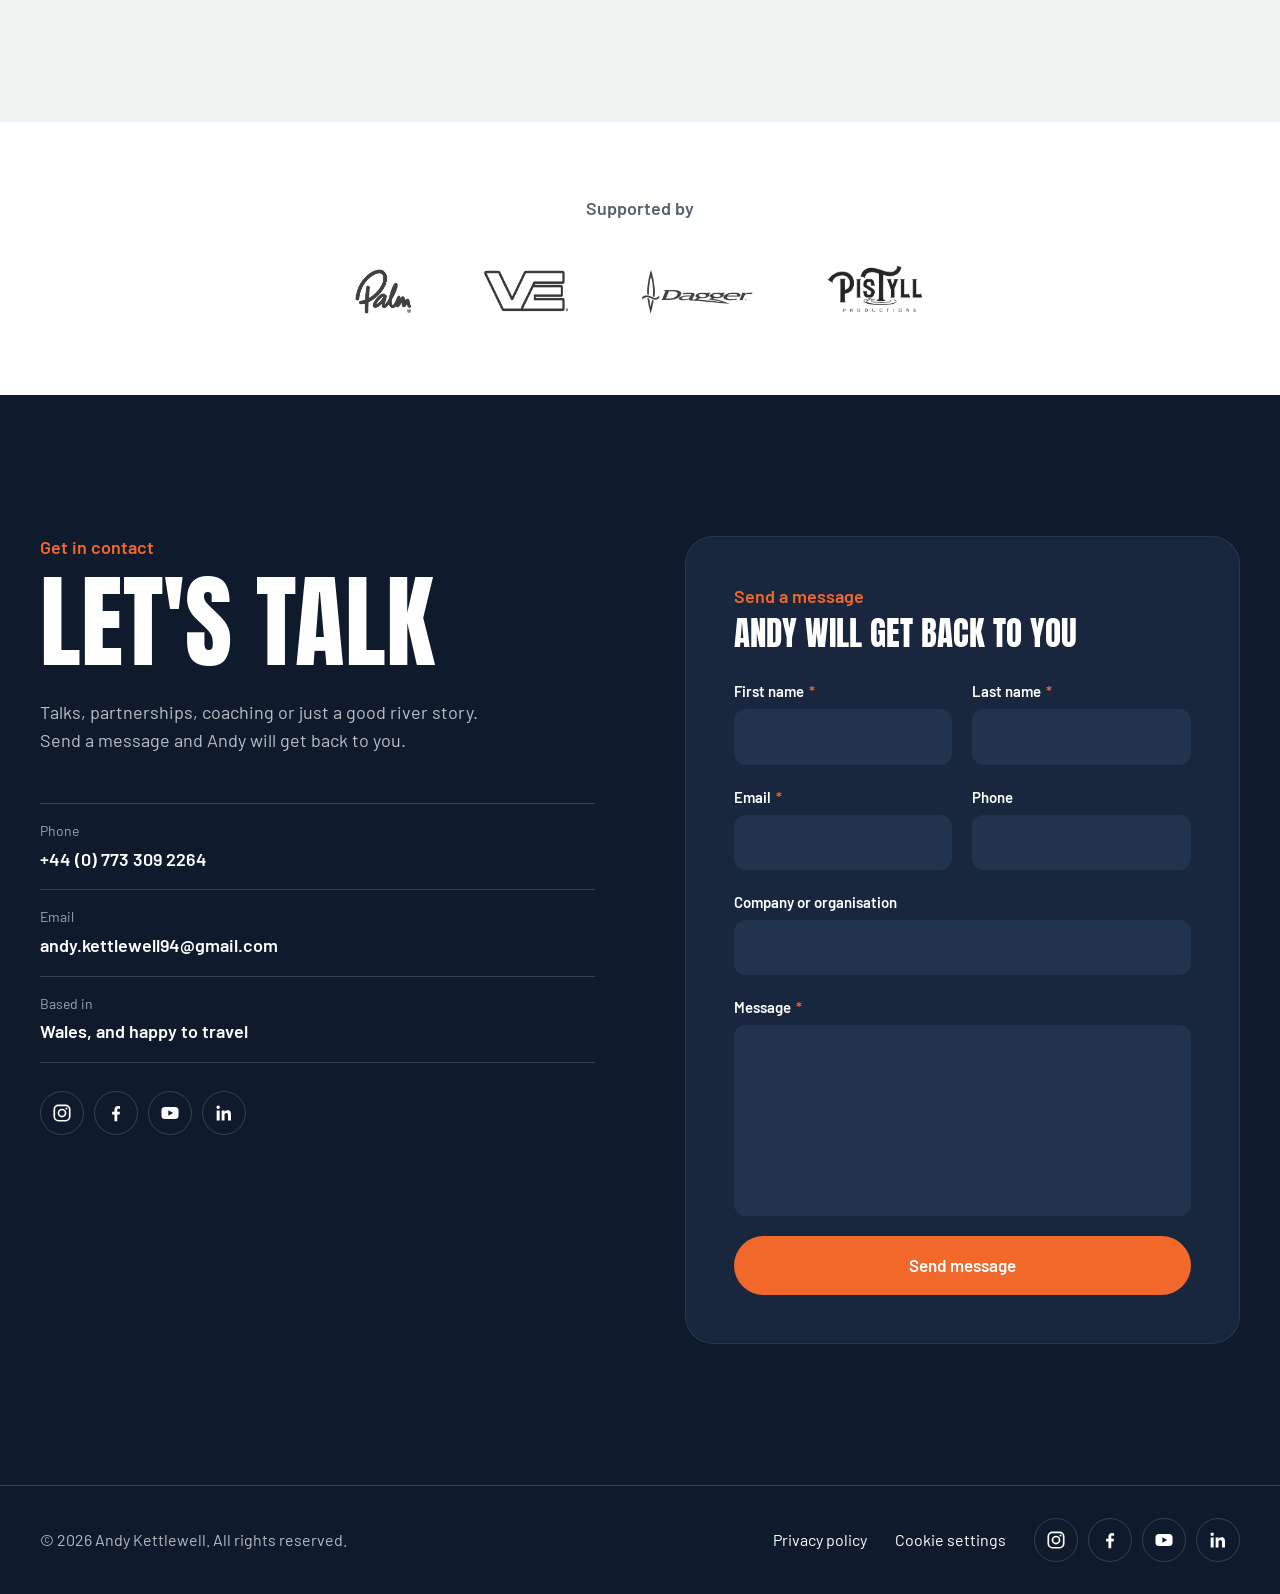
==== commit debe244c: "Portfolio rebuild, sharper photos and site refinements - Portfolio: photo cards with titles on the i" ====
--- a/index.html
+++ b/index.html
@@ -20,12 +20,12 @@
   <meta charset="UTF-8">
   <meta name="viewport" content="width=device-width, initial-scale=1.0">
   <title>Andy Kettlewell | Whitewater kayaker and speaker</title>
-  <meta name="description" content="Andy Kettlewell is a UK whitewater kayaker and speaker: 23 years, 28 countries and more than 500 rivers.">
+  <meta name="description" content="Andy Kettlewell is a whitewater kayaker, adventurer and speaker based in Wales: 23 years, 28 countries and more than 500 rivers.">
   <meta name="theme-color" content="#0f1b2d">
 
   <!-- Social sharing preview -->
   <meta property="og:title" content="Andy Kettlewell | Think big. Do more.">
-  <meta property="og:description" content="UK whitewater kayaker and speaker. 23 years, 28 countries, more than 500 rivers.">
+  <meta property="og:description" content="Whitewater kayaker, adventurer and speaker based in Wales. 23 years, 28 countries, more than 500 rivers.">
   <meta property="og:image" content="https://andykettlewell.co.uk/image/web/hero-waterfall.jpg">
   <meta property="og:url" content="https://andykettlewell.co.uk">
   <meta name="twitter:card" content="summary_large_image">
@@ -68,7 +68,7 @@
     <section class="hero" id="home">
       <picture class="hero-media">
         <source media="(max-width: 700px)" srcset="image/web/hero-waterfall-small.jpg">
-        <img src="image/web/hero-waterfall.jpg" alt="Andy Kettlewell running a huge waterfall in a red kayak" fetchpriority="high">
+        <img src="image/web/hero-waterfall.jpg" srcset="image/web/hero-waterfall-small.jpg 1400w, image/web/hero-waterfall.jpg 2560w" sizes="100vw" alt="Andy Kettlewell running a huge waterfall in a red kayak" fetchpriority="high">
       </picture>
 
       <div class="container hero-content">
@@ -78,8 +78,8 @@
           Do more<span class="dot">.</span>
         </h1>
         <p class="hero-lead">
-          Andy Kettlewell is a whitewater kayaker from the UK. He runs rivers
-          around the world and talks about what they teach him.
+          Andy Kettlewell is a whitewater kayaker and adventurer based in Wales.
+          He runs rivers around the world and talks about what they teach him.
         </p>
         <div class="hero-actions">
           <a href="#talks" class="btn btn-accent">Book a talk</a>
@@ -92,7 +92,7 @@
     <section class="highlights" aria-label="Highlights">
       <div class="container">
         <ul class="stats">
-          <li><strong>2003</strong> <span>first time in a kayak, aged 9</span></li>
+          <li><strong>10,000+</strong> <span>hours of practice</span></li>
           <li><strong>23</strong> <span>years in a kayak</span></li>
           <li><strong>28</strong> <span>countries paddled</span></li>
           <li><strong>500+</strong> <span>rivers run</span></li>
@@ -104,62 +104,89 @@
     <section class="section story" id="story">
       <div class="container story-grid">
         <figure class="story-media">
-          <img src="image/web/story-portrait.jpg" alt="Andy Kettlewell smiling on the riverbank in his paddling kit" loading="lazy">
-          <figcaption>Paddling since 2003</figcaption>
+          <img src="image/web/story-atom-suit.jpg" alt="Andy paddling a red kayak through a steep rapid in a dark rocky gorge, a waterfall behind him" loading="lazy">
+          <figcaption>Andy Kettlewell – Paddling since 2003</figcaption>
         </figure>
 
         <div class="story-copy">
+          <p class="kicker">The story</p>
           <h2 class="display-md">From the riverbank to the big water</h2>
 
-          <!-- EDIT: tell your story in your own words -->
           <p>
-            Andy Kettlewell has spent 23 years chasing whitewater, and every
-            river has taught him something new about planning, commitment and
-            staying calm when it counts.
+            Andy took his first strokes on the River Great Ouse in Bedford,
+            aged nine. Slalom racing followed, taking him to the top 10 in the UK in C1, 
+            before he turned to coaching and became head coach for Canoe Wales.
           </p>
           <p>
-            This site shares his journeys, the lessons and the people who make
-            it all possible.
+            He swapped the slalom gates for wild water: extreme races in
+            Austria, expeditions across 28 countries, from the
+            Arctic lakes of Lapland to the
+            waterfalls of Iceland, and a
+            12-day self-supported descent of the
+            Sary-Jaz in Kyrgyzstan. Since 2024 he has paddled full time,
+            sharing the stoke at Park Jams, through his films and on stage.
           </p>
-
           <!-- EDIT: placeholder quote, swap for something you'd say -->
           <blockquote class="pull-quote">
             “The river doesn't care about your plan. It rewards how you respond.”
           </blockquote>
-
-          <h3 class="minor-heading">Milestones</h3>
-          <ol class="timeline">
-            <li><span>2003</span> First strokes at Viking Kayak Club, aged 9</li>
-            <li><span>2014</span> GB Selection Trials semi-finals</li>
-            <li><span>2017</span> Slalom coach, Canoe Wales</li>
-            <li><span>Now</span> 28 countries and counting</li>
-          </ol>
+          <a href="about.html" class="text-link story-more">Read the full story<span aria-hidden="true">→</span></a>
         </div>
       </div>
     </section>
 
     <!-- ============ TALKS ============ -->
-    <section class="section talks" id="talks">
+    <!-- EDIT: placeholder talk titles and summaries, keep in step with about.html and speaking.html -->
+    <section class="talks-band" id="talks">
       <div class="container">
-        <div class="talks-head">
-          <h2 class="display-md">Talks</h2>
-          <p class="section-lead">
-            Stories from 23 years and 28 countries of whitewater, for schools,
-            clubs, events and businesses. Each talk can be shaped to your audience.
+        <div class="talks-band-head">
+          <div>
+            <p class="kicker">Speaking and workshops</p>
+            <h2 class="display-md">Talks</h2>
+          </div>
+          <p>
+            Andy brings the stories, photos and films from 23 years and 28
+            countries of whitewater to schools, clubs, events and businesses.
+            Every talk draws on real moments on the river, from slalom racing to
+            remote expeditions, and can be shaped to your audience as a keynote,
+            a workshop or a team experience.
           </p>
         </div>
-
-        <!-- EDIT: placeholder talk titles, keep in step with speaking.html -->
-        <ul class="talk-preview">
-          <li>Reading the river</li>
-          <li>28 countries later</li>
-          <li>The team in the eddy</li>
-          <li>Think big, do more</li>
-        </ul>
-
-        <div class="talks-actions">
+        <div class="talks-band-actions">
           <a href="#contact" class="btn btn-accent">Book a talk</a>
           <a href="speaking.html" class="text-link">More about speaking<span aria-hidden="true">→</span></a>
+        </div>
+        <div class="talk-slider">
+          <div class="talk-cards" id="talk-cards" tabindex="0" aria-label="Talks, scroll sideways for more">
+            <article class="talk-card">
+              <!-- PHOTO: replace with <img src="image/..." alt="..." loading="lazy"> -->
+              <div class="talk-card-media"><div class="ph" role="img" aria-label="Photo to come"><span>Photo to add</span></div></div>
+              <h3>Reading the river</h3>
+              <p>Making clear decisions under pressure when the stakes are real.</p>
+            </article>
+            <article class="talk-card">
+              <!-- PHOTO: replace with <img src="image/..." alt="..." loading="lazy"> -->
+              <div class="talk-card-media"><div class="ph" role="img" aria-label="Photo to come"><span>Photo to add</span></div></div>
+              <h3>28 countries later</h3>
+              <p>What more than 500 rivers around the world have taught Andy about adventure.</p>
+            </article>
+            <article class="talk-card">
+              <!-- PHOTO: replace with <img src="image/..." alt="..." loading="lazy"> -->
+              <div class="talk-card-media"><div class="ph" role="img" aria-label="Photo to come"><span>Photo to add</span></div></div>
+              <h3>The team in the eddy</h3>
+              <p>Trust, communication and looking after each other on hard water.</p>
+            </article>
+            <article class="talk-card">
+              <!-- PHOTO: replace with <img src="image/..." alt="..." loading="lazy"> -->
+              <div class="talk-card-media"><div class="ph" role="img" aria-label="Photo to come"><span>Photo to add</span></div></div>
+              <h3>Think big, do more</h3>
+              <p>Turning big ambitions into first steps, and first steps into habits.</p>
+            </article>
+          </div>
+          <div class="slider-controls">
+            <button type="button" class="slider-btn" data-dir="-1" aria-controls="talk-cards" aria-label="Previous talks">←</button>
+            <button type="button" class="slider-btn" data-dir="1" aria-controls="talk-cards" aria-label="Next talks">→</button>
+          </div>
         </div>
       </div>
     </section>
--- a/style.css
+++ b/style.css
@@ -318,15 +318,35 @@
   aspect-ratio: 4 / 5;
   object-fit: cover;
   object-position: 68% 20%;
-}
+  border-radius: 24px;
+}
+.story-media img[src*="atom-suit"] { object-position: 60% 42%; }
+.story-media { position: relative; border-radius: 24px; overflow: hidden; }
+.story-media:has(figcaption)::after {
+  content: "";
+  position: absolute;
+  inset: auto 0 0 0;
+  height: 35%;
+  background: linear-gradient(0deg, rgba(15,27,45,0.65), rgba(15,27,45,0));
+  pointer-events: none;
+}
+/* Caption sits inside the bottom of the photo, like the rest of the site */
 .story-media figcaption {
-  margin-top: 12px;
-  font-size: 1rem;
-  color: var(--slate);
+  position: absolute;
+  left: clamp(16px, 2vw, 24px);
+  right: clamp(16px, 2vw, 24px);
+  bottom: clamp(14px, 2vw, 22px);
+  z-index: 1;
+  font-size: 0.875rem;
+  font-weight: 500;
+  color: rgba(255,255,255,0.92);
+  text-shadow: 0 1px 6px rgba(0,0,0,0.5);
 }
 .story-copy h2 { margin-bottom: 32px; }
+.story-copy > .kicker { color: var(--orange-text); }
 .story-copy > p { color: var(--slate); max-width: 34em; }
 .story-copy > p + p { margin-top: 16px; }
+.story-more { display: inline-block; }
 
 .pull-quote {
   margin: 40px 0 48px;
@@ -412,9 +432,7 @@
 }
 
 /* Home page talks preview sits on the light grey ground */
-#talks { background: var(--mist); color: var(--ink); }
-#talks .section-lead { color: var(--slate); }
-#talks .talk-preview { border-top: 2px solid var(--ink); }
+#talks.talks-band { background: var(--mist); }
 
 /* ---------- Partners ---------- */
 .partners {
@@ -427,9 +445,11 @@
   flex-wrap: wrap;
   justify-content: center;
   align-items: center;
-  gap: 24px clamp(40px, 8vw, 110px);
-}
-.partner-row img { height: clamp(44px, 5vw, 64px); width: auto; opacity: 0.85; transition: opacity 0.2s; }
+  gap: 24px clamp(32px, 5vw, 72px);
+}
+/* each slot keeps the old logo height so the section stays the same size */
+.partner-row li { display: flex; align-items: center; min-height: clamp(44px, 5vw, 64px); }
+.partner-row img { height: clamp(36px, 4vw, 52px); width: auto; opacity: 0.85; transition: opacity 0.2s; }
 .partner-row a:hover img { opacity: 1; }
 .partner-row a { display: block; }
 
@@ -712,8 +732,28 @@
 .chapter-text a { text-decoration: underline; text-underline-offset: 4px; }
 .chapter-text a:hover { color: var(--orange-text); }
 .chapter-text .chapter-more { display: inline-block; margin-top: 22px; text-decoration: none; }
-.chapter-photo img { border-radius: 14px; }
-.chapter-photo figcaption { margin-top: 10px; font-size: 0.875rem; line-height: 1.4; color: var(--slate); }
+.chapter-photo { position: relative; border-radius: 14px; overflow: hidden; }
+.chapter-photo::after {
+  content: "";
+  position: absolute;
+  inset: auto 0 0 0;
+  height: 45%;
+  background: linear-gradient(0deg, rgba(15,27,45,0.7), rgba(15,27,45,0));
+  pointer-events: none;
+}
+/* Caption sits inside the bottom of the photo */
+.chapter-photo figcaption {
+  position: absolute;
+  left: 14px;
+  right: 14px;
+  bottom: 12px;
+  z-index: 1;
+  font-size: 0.8125rem;
+  font-weight: 500;
+  line-height: 1.35;
+  color: rgba(255,255,255,0.92);
+  text-shadow: 0 1px 6px rgba(0,0,0,0.5);
+}
 .chapter.no-photo .chapter-text { grid-column: 2 / -1; }
 .chapter.no-photo .chapter-text > p { max-width: 40em; }
 .chapter-photo img, .chapter-photo .ph { width: 100%; aspect-ratio: 4 / 3; object-fit: cover; }
@@ -805,12 +845,13 @@
 .talks-band { background: var(--white); padding-block: var(--section-y); }
 .talks-band-head {
   display: grid;
-  grid-template-columns: 1fr 1fr;
-  gap: 24px 64px;
-  align-items: end;
+  grid-template-columns: 1fr;
+  gap: 20px;
+  justify-items: start;
+  text-align: left;
   margin-bottom: clamp(40px, 5vw, 64px);
 }
-.talks-band-head > p { color: var(--slate); max-width: 34em; }
+.talks-band-head > p { color: var(--slate); max-width: 40em; }
 /* Talk slider: three cards in view, with the edge of the next one showing */
 .talk-slider { --slide-gap: clamp(16px, 2vw, 24px); }
 .talk-cards {
@@ -948,6 +989,268 @@
 .work-feature .work-media img, .work-feature .work-media .ph { aspect-ratio: 16 / 9; }
 .work-feature .work-text { padding-top: 0; }
 
+/* ---------- Portfolio index: photo cards with the words on the image ---------- */
+.portfolio-page .portfolio-intro { text-align: center; }
+.portfolio-page .portfolio-intro .about-lead { max-width: 38em; margin-inline: auto; }
+.portfolio-page .portfolio-section { padding-bottom: var(--section-y); }
+.pf-grid {
+  display: grid;
+  grid-template-columns: 1fr 1fr;
+  gap: clamp(16px, 2vw, 28px);
+}
+.pf-card {
+  position: relative;
+  display: block;
+  aspect-ratio: 5 / 4;
+  border-radius: 28px;
+  overflow: hidden;
+  background: var(--ink-2);
+  color: var(--white);
+  isolation: isolate;
+}
+.pf-feature { grid-column: 1 / -1; aspect-ratio: 21 / 9; }
+.pf-card > img, .pf-card > .ph {
+  position: absolute;
+  inset: 0;
+  width: 100%;
+  height: 100%;
+  object-fit: cover;
+  transition: transform 0.8s var(--ease);
+}
+.pf-card::after {
+  content: "";
+  position: absolute;
+  inset: 0;
+  background: linear-gradient(0deg, rgba(15,27,45,0.92) 0%, rgba(15,27,45,0.7) 32%, rgba(15,27,45,0.25) 60%, rgba(15,27,45,0) 80%);
+  z-index: 1;
+}
+.pf-card:hover > img { transform: scale(1.04); }
+.pf-text {
+  position: absolute;
+  left: 0;
+  right: 0;
+  bottom: 0;
+  z-index: 2;
+  padding: clamp(22px, 3vw, 44px);
+}
+.pf-meta { font-size: var(--step-0); font-weight: 600; color: rgba(255,255,255,0.88); margin-bottom: 8px; text-shadow: 0 1px 8px rgba(15,27,45,0.6); }
+.pf-card h2 {
+  font-family: var(--font-display);
+  font-weight: 400;
+  font-size: clamp(2rem, 3.4vw, 3.25rem);
+  line-height: 0.95;
+  text-transform: uppercase;
+  max-width: 13em;
+}
+.pf-feature h2 { font-size: clamp(2.5rem, 5.2vw, 5rem); }
+.pf-link {
+  display: inline-flex;
+  align-items: center;
+  margin-top: 18px;
+  font-weight: 600;
+}
+.pf-link span { margin-left: 0.3em; transition: transform 0.2s; }
+.pf-card:hover .pf-link { color: var(--orange); }
+.pf-card:hover .pf-link span { transform: translateX(3px); }
+.pf-card:focus-visible { outline: 3px solid var(--orange); outline-offset: 4px; }
+
+.piece-cover, .pg-item { position: relative; }
+
+/* ---------- Expedition pages: title, cover, stats row, summary, photos ---------- */
+.piece .piece-intro { padding-bottom: clamp(28px, 4vw, 44px); }
+.piece .piece-intro h1 { margin-bottom: 0; max-width: 16em; }
+.piece .piece-cover img, .piece .piece-cover .ph { aspect-ratio: 2 / 1; }
+.piece-stats {
+  display: grid;
+  grid-template-columns: repeat(auto-fit, minmax(150px, 1fr));
+  gap: 0 clamp(16px, 2vw, 28px);
+  margin-top: clamp(28px, 4vw, 44px);
+  border-top: 2px solid var(--ink);
+}
+.piece-stats > div { padding-top: 16px; }
+.piece-stats dt { font-size: 0.875rem; color: var(--slate); margin-bottom: 4px; }
+.piece-stats dd { font-weight: 600; line-height: 1.35; }
+.piece-stats a { text-decoration: underline; text-underline-offset: 3px; }
+
+.piece .piece-story { padding-block: var(--section-y); margin-top: clamp(56px, 7vw, 96px); background: var(--white); }
+/* photos sit on navy so they glow */
+.piece .piece-gallery { padding-block: var(--section-y); background: var(--ink); color: var(--white); }
+.pg-title { margin-bottom: clamp(32px, 4vw, 52px); }
+.piece .piece-gallery .pg-item { background: var(--ink-2); }
+.piece .piece-gallery .pg-open:focus-visible { outline-color: var(--orange); }
+.piece-summary {
+  display: grid;
+  grid-template-columns: minmax(240px, 1fr) 1.6fr;
+  gap: clamp(32px, 6vw, 96px);
+  align-items: start;
+}
+/* heading stays in view while the text scrolls past */
+.piece-summary h2 { position: sticky; top: calc(var(--header-h) + 32px); }
+.piece-summary-text { max-width: 40rem; }
+.piece-summary p { color: var(--ink-2); line-height: 1.75; }
+.piece-summary p + p { margin-top: 18px; }
+.piece .back-link { margin-bottom: clamp(20px, 3vw, 32px); }
+.piece .piece-intro .kicker { margin-bottom: 10px; }
+
+/* Photos keep their own shape (no cropping), in tidy columns */
+/* Justified rows: every photo in a row shares the same top and height, and keeps
+   its own shape (--r is the photo's width / height). */
+.piece .pg-grid { display: flex; flex-wrap: wrap; gap: 12px; }
+.piece .pg-grid::after { content: ""; flex-grow: 999; }
+.piece .pg-item {
+  flex-grow: var(--r, 1.5);
+  flex-basis: calc(var(--r, 1.5) * 260px);
+  margin: 0;
+  border-radius: 16px;
+  overflow: hidden;
+  background: var(--ink-2);
+}
+.piece .pg-item img { display: block; width: 100%; height: auto; transition: transform 0.5s var(--ease); }
+.pg-open { position: relative; display: block; cursor: zoom-in; }
+.pg-open::after {
+  content: "";
+  position: absolute;
+  inset: 0;
+  background: rgba(15,27,45,0.25);
+  opacity: 0;
+  transition: opacity 0.3s;
+}
+.pg-open::before {
+  content: "⤢";
+  position: absolute;
+  right: 12px;
+  bottom: 12px;
+  z-index: 1;
+  display: grid;
+  place-items: center;
+  width: 40px;
+  height: 40px;
+  border-radius: 50%;
+  background: var(--white);
+  color: var(--ink);
+  font-size: 1.125rem;
+  opacity: 0;
+  transform: scale(0.8);
+  transition: opacity 0.3s, transform 0.3s var(--ease);
+}
+.pg-open:hover img { transform: scale(1.04); }
+.pg-open:hover::after, .pg-open:focus-visible::after { opacity: 1; }
+.pg-open:hover::before, .pg-open:focus-visible::before { opacity: 1; transform: scale(1); }
+.pg-open:focus-visible { outline: 3px solid var(--orange); outline-offset: -3px; }
+.pg-ph .ph { aspect-ratio: 4 / 3; }
+
+/* Full-screen photo viewer */
+.lightbox {
+  position: fixed;
+  inset: 0;
+  z-index: 100;
+  display: grid;
+  place-items: center;
+  padding: calc(env(safe-area-inset-top, 0px) + 64px) 72px calc(env(safe-area-inset-bottom, 0px) + 64px);
+  background: rgba(10, 18, 30, 0.95);
+}
+.lightbox img {
+  max-width: min(100%, calc(100vw - 144px));
+  max-height: calc(100vh - 140px);
+  max-height: calc(100dvh - 140px);
+  width: auto;
+  height: auto;
+  object-fit: contain;
+  border-radius: 10px;
+  box-shadow: 0 20px 60px rgba(0,0,0,0.4);
+}
+.lightbox[hidden] { display: none !important; }
+.lightbox { cursor: zoom-out; }
+.lightbox .lb-btn { cursor: pointer; }
+.lightbox.lb-open { animation: lb-fade 0.25s ease both; }
+.lightbox img.lb-in { animation: lb-zoom 0.35s var(--ease) both; }
+@keyframes lb-fade { from { opacity: 0; } to { opacity: 1; } }
+@keyframes lb-zoom { from { opacity: 0; transform: scale(0.96); } to { opacity: 1; transform: none; } }
+.lb-btn {
+  position: absolute;
+  display: grid;
+  place-items: center;
+  width: 52px;
+  height: 52px;
+  border: 1px solid rgba(255,255,255,0.3);
+  border-radius: 50%;
+  background: rgba(15,27,45,0.6);
+  color: var(--white);
+  font-size: 1.25rem;
+  cursor: pointer;
+  transition: background 0.2s, border-color 0.2s;
+}
+.lb-btn:hover { background: var(--orange); border-color: var(--orange); }
+.lb-close { top: calc(env(safe-area-inset-top, 0px) + 16px); right: 16px; }
+.lb-prev { left: 12px; top: 50%; transform: translateY(-50%); }
+.lb-next { right: 12px; top: 50%; transform: translateY(-50%); }
+.lb-count { position: absolute; bottom: calc(env(safe-area-inset-bottom, 0px) + 20px); left: 50%; transform: translateX(-50%); color: rgba(255,255,255,0.75); font-size: 0.9375rem; }
+
+/* Previous / next expedition cards */
+.piece .piece-nav { border: 0; padding-block: clamp(32px, 4vw, 56px); }
+.pnav-grid { display: grid; grid-template-columns: 1fr 1fr; gap: clamp(12px, 1.6vw, 20px); }
+.pnav-card {
+  position: relative;
+  display: flex;
+  align-items: center;
+  justify-content: flex-end;
+  gap: 20px;
+  text-align: right;
+  min-height: clamp(110px, 10vw, 140px);
+  padding: clamp(16px, 1.8vw, 24px) clamp(20px, 2.4vw, 32px);
+  border-radius: 24px;
+  overflow: hidden;
+  color: var(--white);
+  background: var(--ink);
+  isolation: isolate;
+}
+.pnav-card > img, .pnav-card > .ph { position: absolute; inset: 0; width: 100%; height: 100%; object-fit: cover; z-index: -2; transition: transform 0.6s var(--ease); }
+.pnav-card::after { content: ""; position: absolute; inset: 0; z-index: -1; background: linear-gradient(0deg, rgba(15,27,45,0.9), rgba(15,27,45,0.35)); }
+.pnav-card:hover > img { transform: scale(1.05); }
+/* plain navy cards, no photos */
+.pnav-card::after { display: none; }
+/* Previous is the secondary way: white card with a navy outline */
+.pnav-prev { background: var(--white); color: var(--ink); box-shadow: inset 0 0 0 1.5px var(--ink); }
+.pnav-prev .pnav-label { color: var(--slate); }
+.pnav-label { display: block; font-size: 0.9375rem; font-weight: 600; color: rgba(255,255,255,0.8); margin-bottom: 6px; }
+.pnav-text strong {
+  display: block;
+  font-family: var(--font-display);
+  font-weight: 400;
+  font-size: clamp(1.25rem, 2vw, 1.75rem);
+  line-height: 1;
+  text-transform: uppercase;
+}
+.pnav-arrow {
+  flex: none;
+  font-size: 1.5rem;
+  line-height: 1;
+  opacity: 0.8;
+  transition: transform 0.2s, opacity 0.2s;
+}
+.pnav-card:hover .pnav-arrow { opacity: 1; transform: translateX(3px); }
+.pnav-prev:hover .pnav-arrow { transform: translateX(-3px); }
+/* on hover only the text colour changes */
+.pnav-card .pnav-text strong { transition: color 0.2s; }
+.pnav-card:hover .pnav-text strong, .pnav-card:focus-visible .pnav-text strong,
+.pnav-card:hover .pnav-arrow, .pnav-card:focus-visible .pnav-arrow { color: var(--orange); }
+.pnav-prev:hover .pnav-text strong, .pnav-prev:focus-visible .pnav-text strong,
+.pnav-prev:hover .pnav-arrow, .pnav-prev:focus-visible .pnav-arrow { color: var(--orange-text); }
+.pnav-prev { flex-direction: row-reverse; justify-content: flex-end; text-align: left; }
+.btn-ghost-dark { background: transparent; color: var(--ink); border: 1.5px solid var(--ink); transition: background 0.2s, color 0.2s; }
+.btn-ghost-dark:hover { background: var(--ink); color: var(--white); }
+
+/* Keep rounded corners when a photo zooms on hover.
+   Safari (and sometimes Chrome) moves the zooming photo onto its own layer and
+   stops clipping it to the rounded box; isolating the box and giving the photo
+   the same radius keeps the corners in place. */
+.pg-item, .pf-card, .pnav-card, .work-media, .talk-card-media, .piece-cover, .chapter-photo, .story-media {
+  isolation: isolate;
+  -webkit-mask-image: -webkit-radial-gradient(white, black);
+  mask-image: radial-gradient(white, black);
+}
+.pg-item img, .work-media img, .talk-card-media img { border-radius: inherit; }
+
 /* Photo placeholder until real photos are added */
 .ph {
   display: grid;
@@ -969,7 +1272,7 @@
 .back-link span { margin: 0 0.3em 0 0; transform: translateY(0.08em); }
 .back-link:hover span { transform: translate(-3px, 0.08em); }
 
-.piece-cover { border-radius: 20px; overflow: hidden; background: var(--ink-2); }
+.piece-cover { border-radius: 28px; overflow: hidden; background: var(--ink-2); }
 .piece-cover img, .piece-cover .ph { width: 100%; aspect-ratio: 21 / 9; object-fit: cover; }
 
 .piece-story { padding-block: var(--section-y); }
@@ -1075,6 +1378,18 @@
   .work-grid, .work-feature .work-link { grid-template-columns: 1fr; }
   .work-feature .work-text { padding-top: 18px; }
   .piece-grid { grid-template-columns: 1fr; }
+  .piece-stats { grid-template-columns: 1fr 1fr; row-gap: 4px; }
+  .piece-summary { grid-template-columns: 1fr; gap: 20px; }
+  .piece-summary h2 { position: static; }
+  .piece .pg-grid { gap: 8px; }
+  .piece .pg-item { flex-basis: calc(var(--r, 1.5) * 150px); border-radius: 12px; }
+  .piece .piece-cover img, .piece .piece-cover .ph { aspect-ratio: 4 / 3; }
+  .pnav-grid { grid-template-columns: 1fr; }
+  .lightbox { padding-inline: 12px; }
+  .lightbox img { max-width: calc(100vw - 24px); max-height: calc(100dvh - 170px); }
+  .lb-prev, .lb-next { top: auto; bottom: calc(env(safe-area-inset-bottom, 0px) + 8px); transform: none; }
+  .pf-grid { grid-template-columns: 1fr; }
+  .pf-card, .pf-feature { aspect-ratio: 4 / 5; }
   .chapter { grid-template-columns: 1fr; gap: 12px; padding-bottom: 48px; }
   .speaker-grid, .talks-band-head { grid-template-columns: 1fr; }
   .talk-cards { grid-auto-columns: 82%; }
@@ -1099,7 +1414,8 @@
   .field-row { grid-template-columns: 1fr; }
   .field-row-names { grid-template-columns: 1fr 1fr; gap: 12px; }
   .partner-row { display: grid; grid-template-columns: 1fr 1fr; gap: 32px 24px; justify-items: center; }
-  .partner-row img { height: 44px; }
+  .partner-row img { height: 36px; }
+  .partner-row li { min-height: 44px; }
 }
 
 @media (prefers-reduced-motion: reduce) {
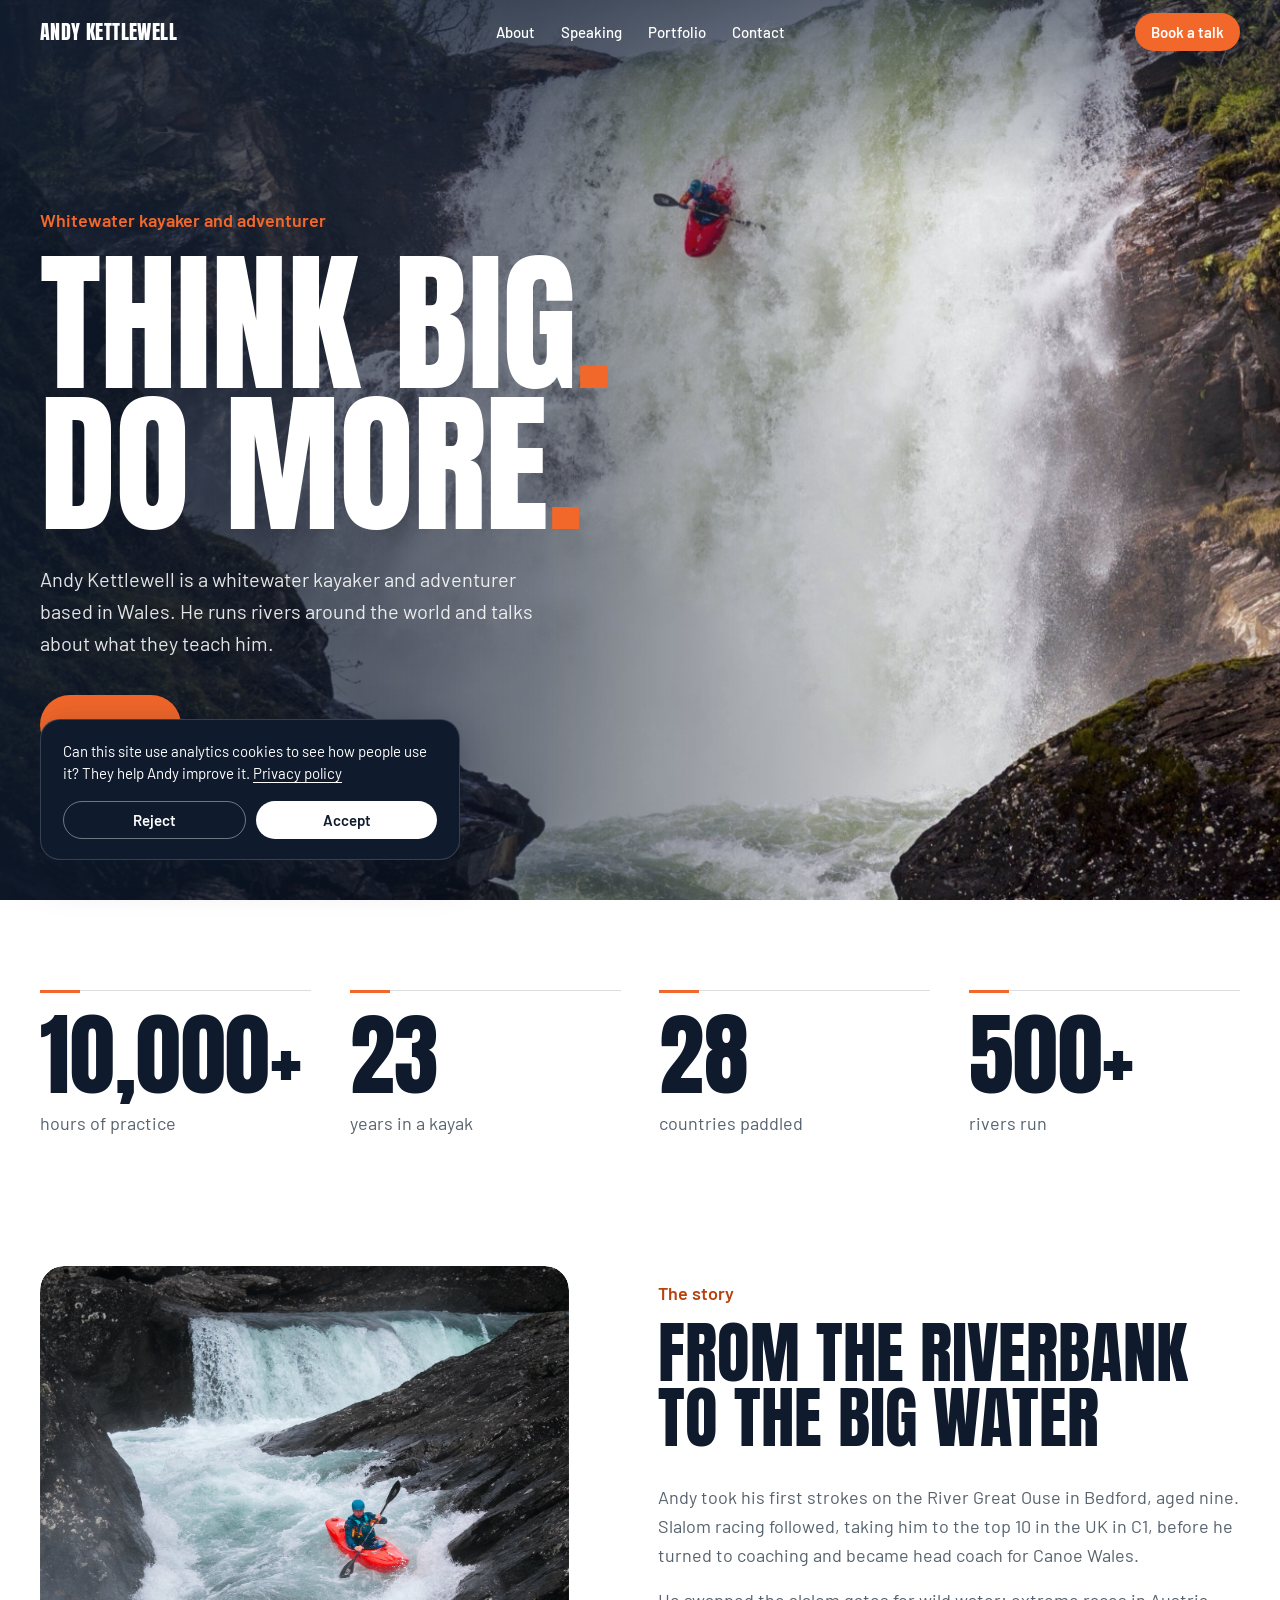
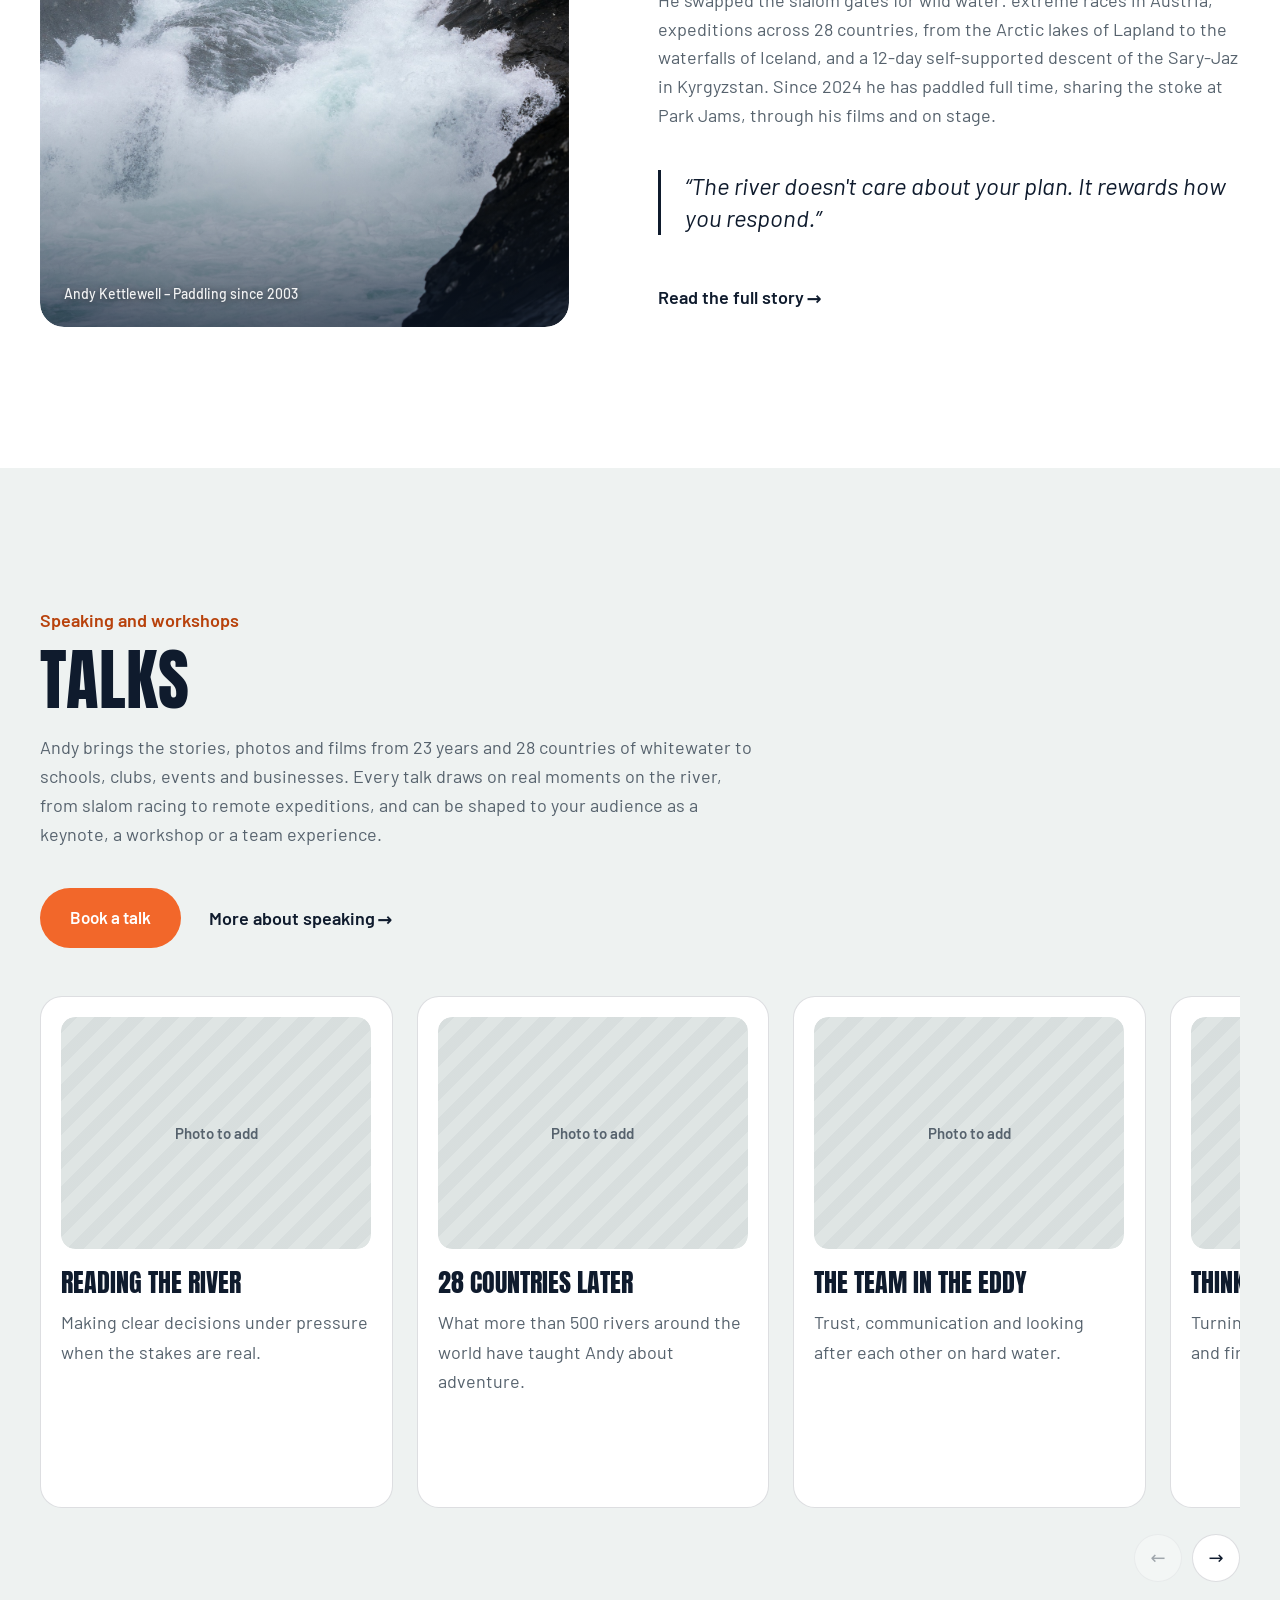
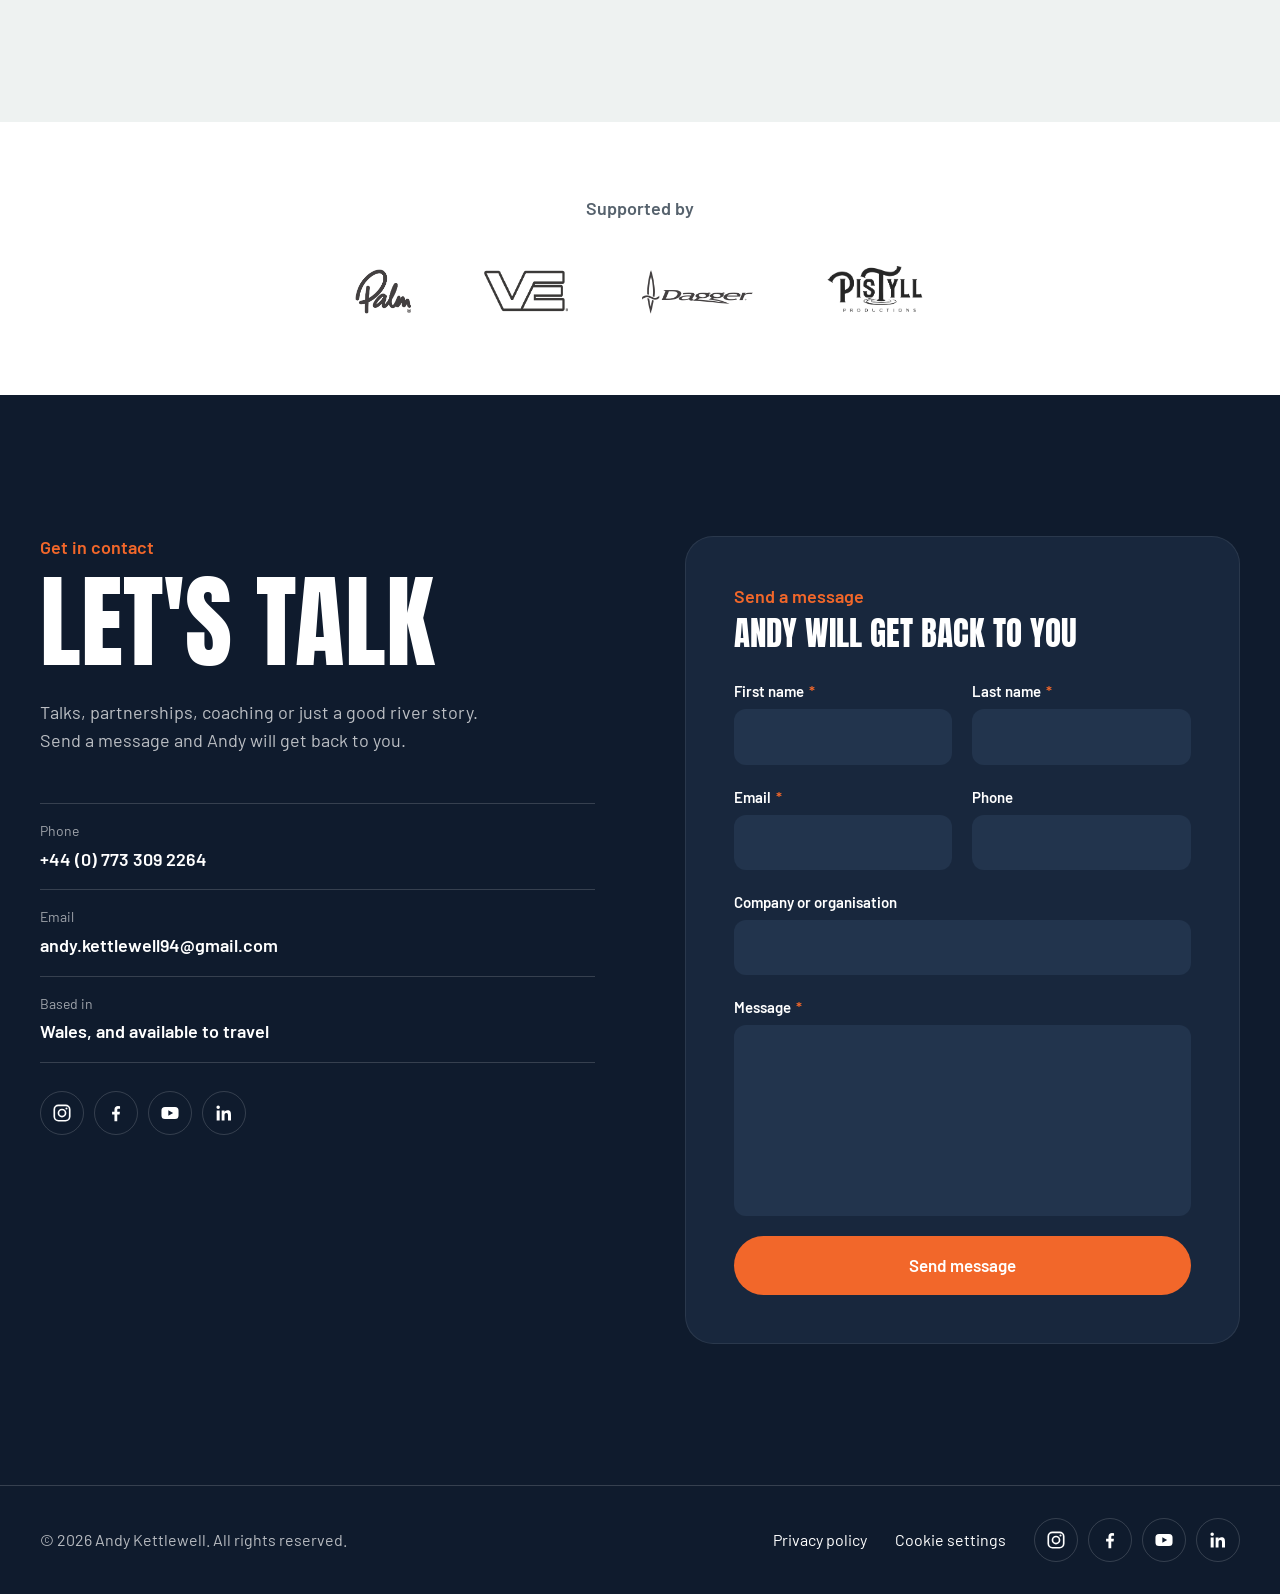
==== commit c4f2647a: "Contact: available to travel Co-Authored-By: Claude Opus 5.5 <noreply@anthropic.com>" ====
--- a/index.html
+++ b/index.html
@@ -226,7 +226,7 @@
             </div>
             <div>
               <dt>Based in</dt>
-              <dd>Wales, and happy to travel</dd>
+              <dd>Wales, and available to travel</dd>
             </div>
           </dl>
 
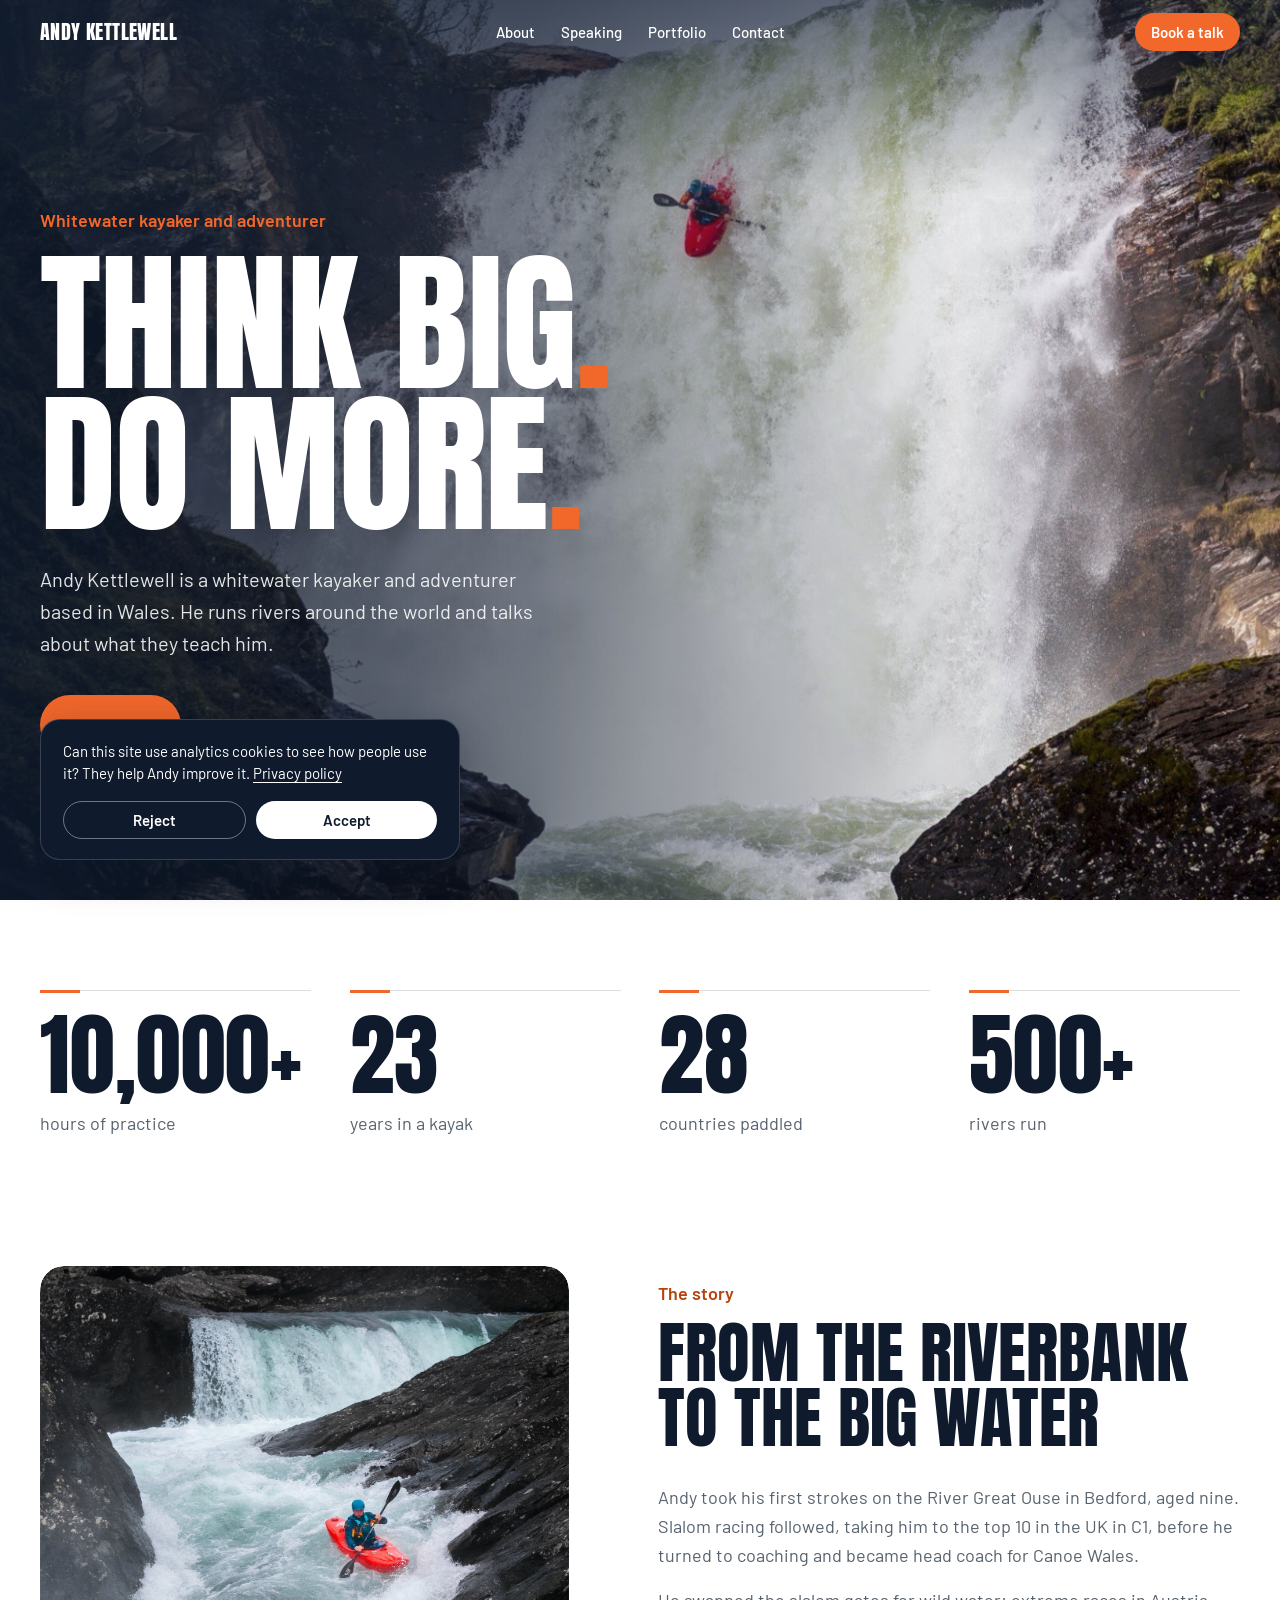
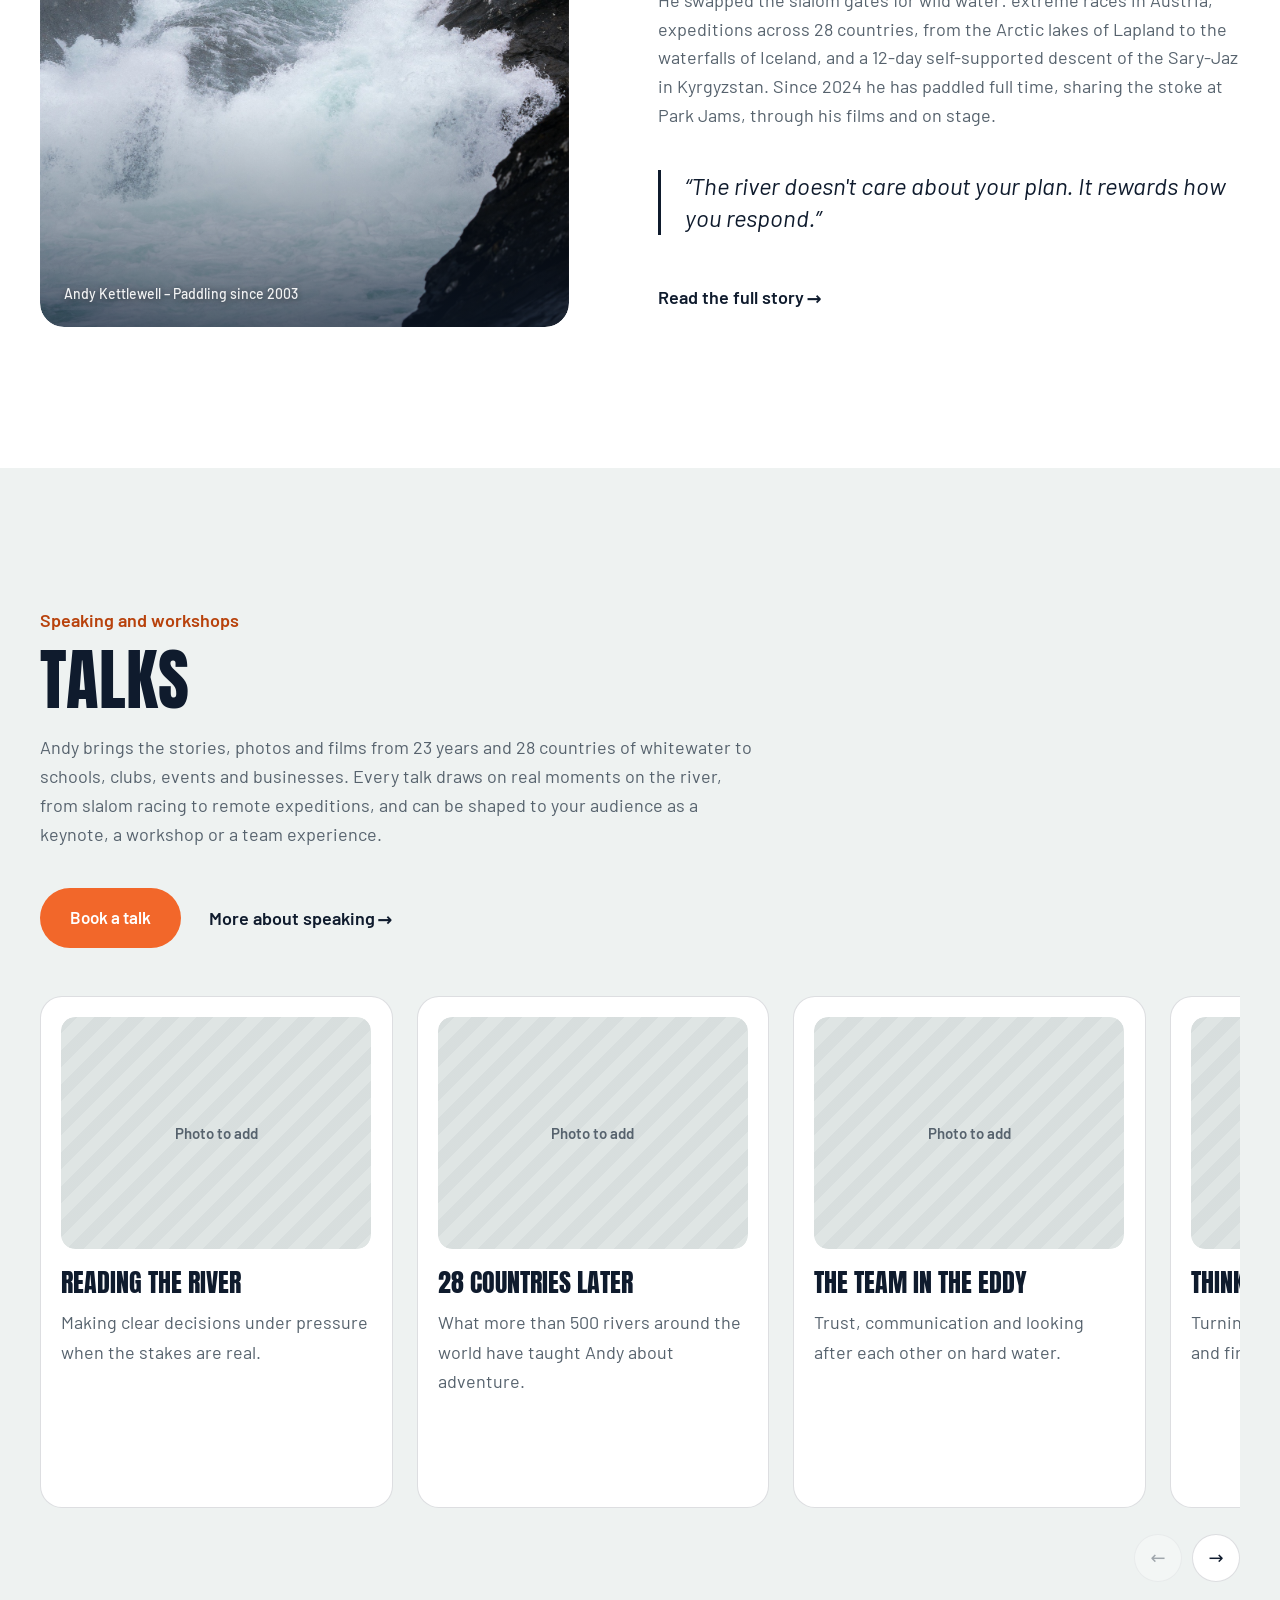
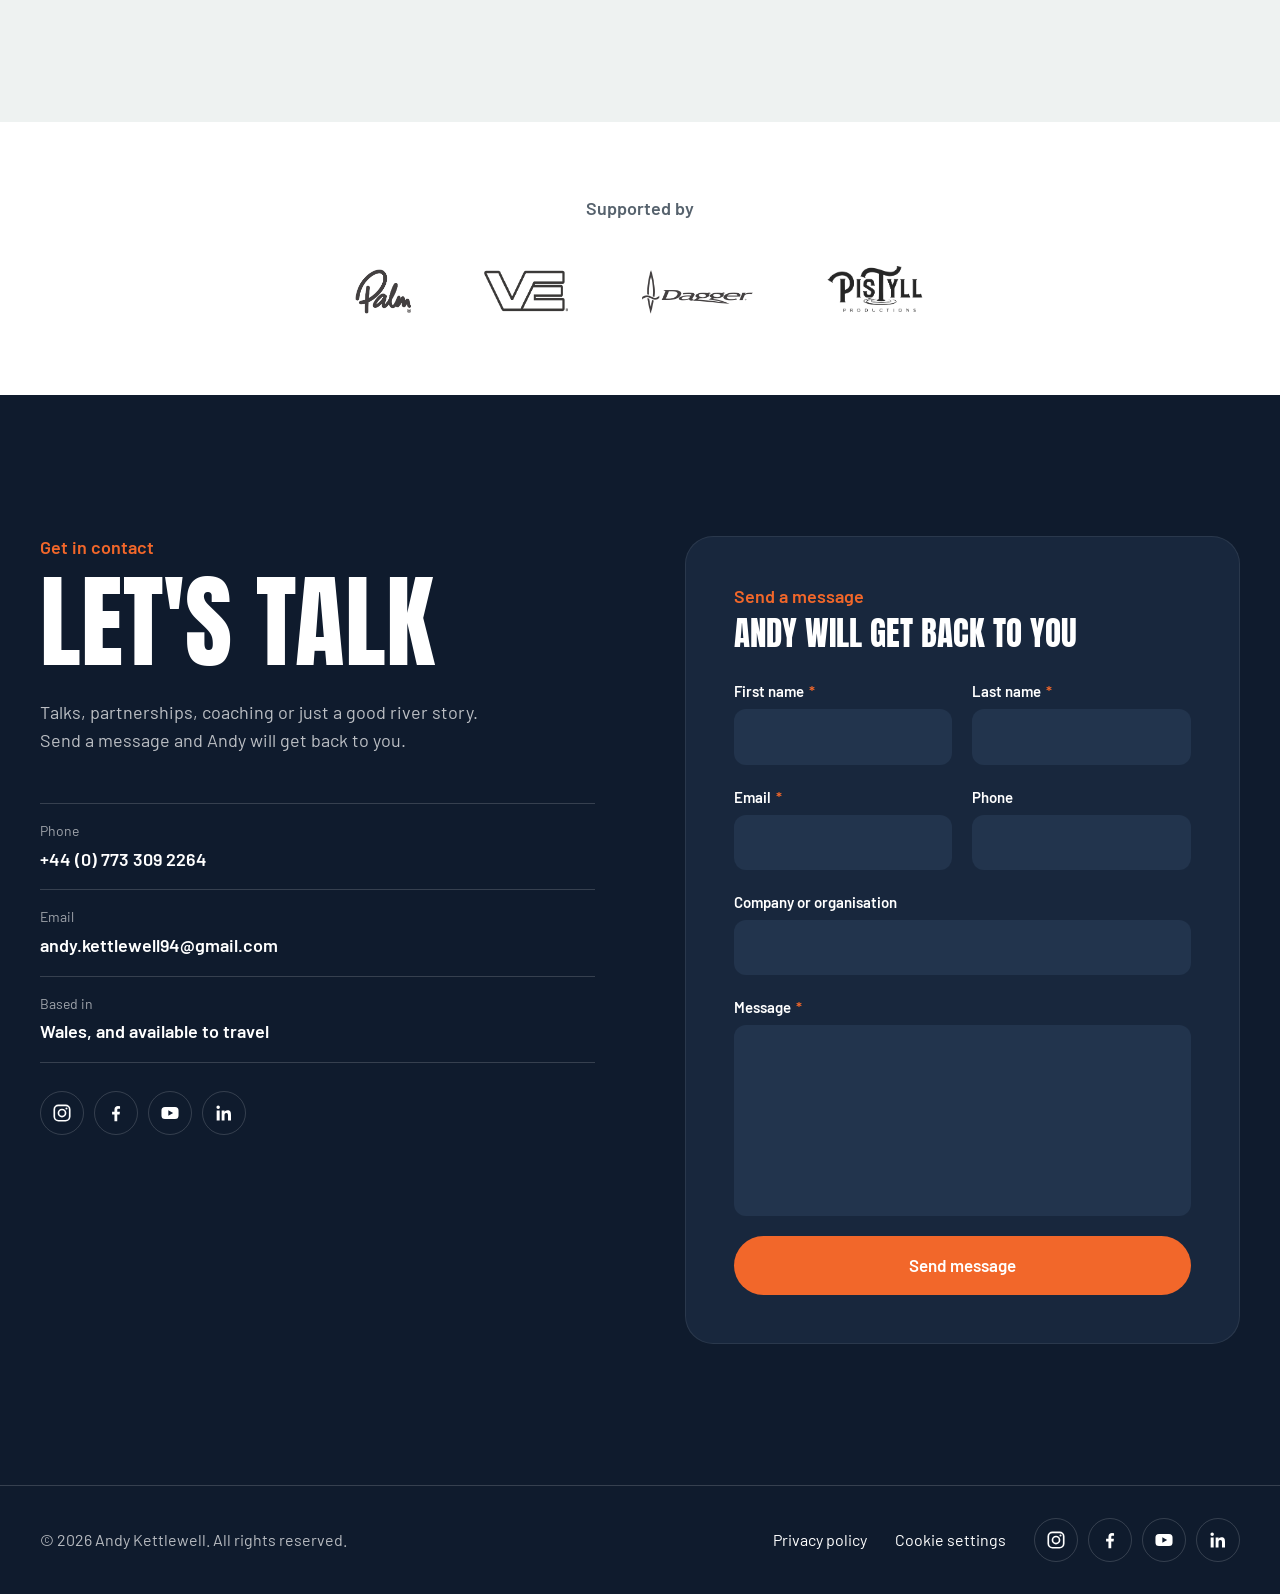
==== commit 56038301: "Photo credits, caption tidy and Park Jam gallery swaps - Photographer credits embedded in image file" ====
--- a/index.html
+++ b/index.html
@@ -68,7 +68,7 @@
     <section class="hero" id="home">
       <picture class="hero-media">
         <source media="(max-width: 700px)" srcset="image/web/hero-waterfall-small.jpg">
-        <img src="image/web/hero-waterfall.jpg" srcset="image/web/hero-waterfall-small.jpg 1400w, image/web/hero-waterfall.jpg 2560w" sizes="100vw" alt="Andy Kettlewell running a huge waterfall in a red kayak" fetchpriority="high">
+        <img src="image/web/hero-waterfall.jpg" srcset="image/web/hero-waterfall-small.jpg 1400w, image/web/hero-waterfall.jpg 2560w" sizes="100vw" alt="Andy Kettlewell running a huge waterfall in a red kayak" fetchpriority="high" data-photographer="David Sodomka">
       </picture>
 
       <div class="container hero-content">
@@ -104,7 +104,7 @@
     <section class="section story" id="story">
       <div class="container story-grid">
         <figure class="story-media">
-          <img src="image/web/story-atom-suit.jpg" alt="Andy paddling a red kayak through a steep rapid in a dark rocky gorge, a waterfall behind him" loading="lazy">
+          <img src="image/web/story-atom-suit.jpg" alt="Andy paddling a red kayak through a steep rapid in a dark rocky gorge, a waterfall behind him" loading="lazy" data-photographer="Jakub Šedivý">
           <figcaption>Andy Kettlewell – Paddling since 2003</figcaption>
         </figure>
 
